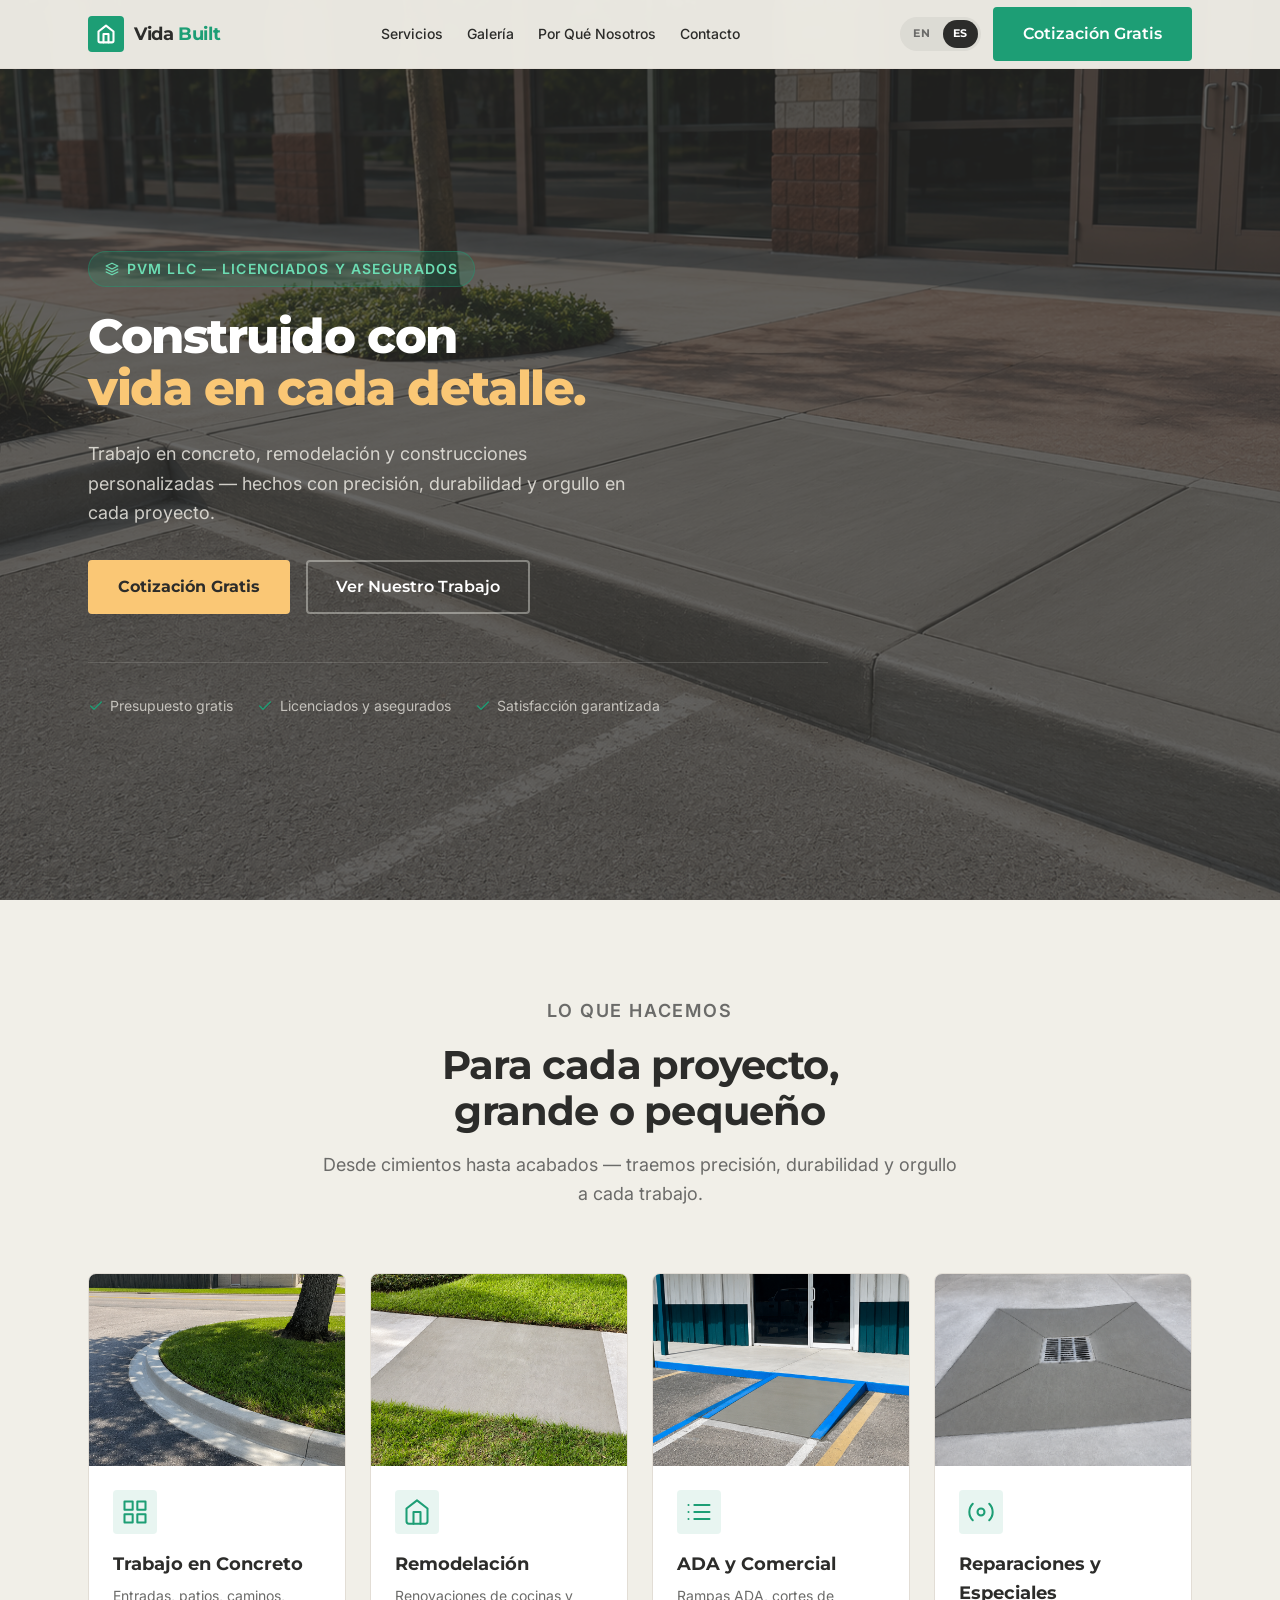
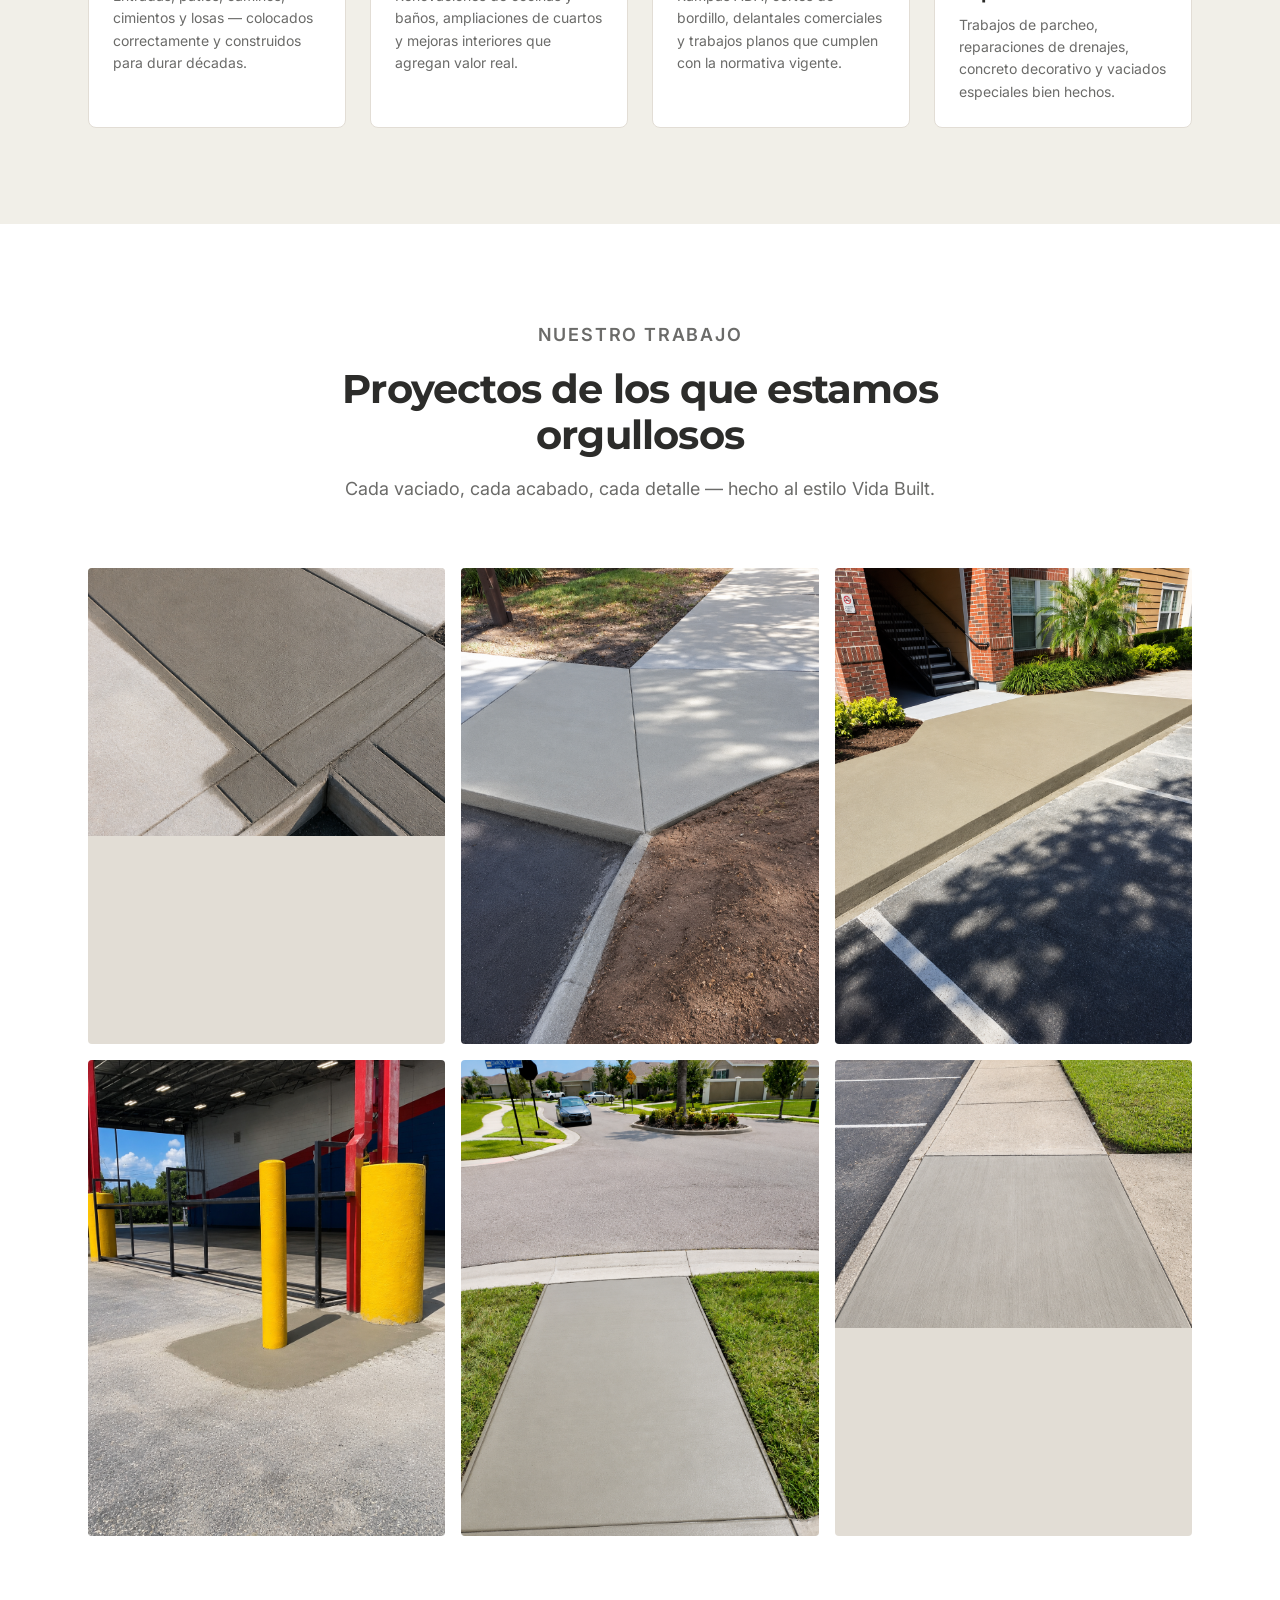
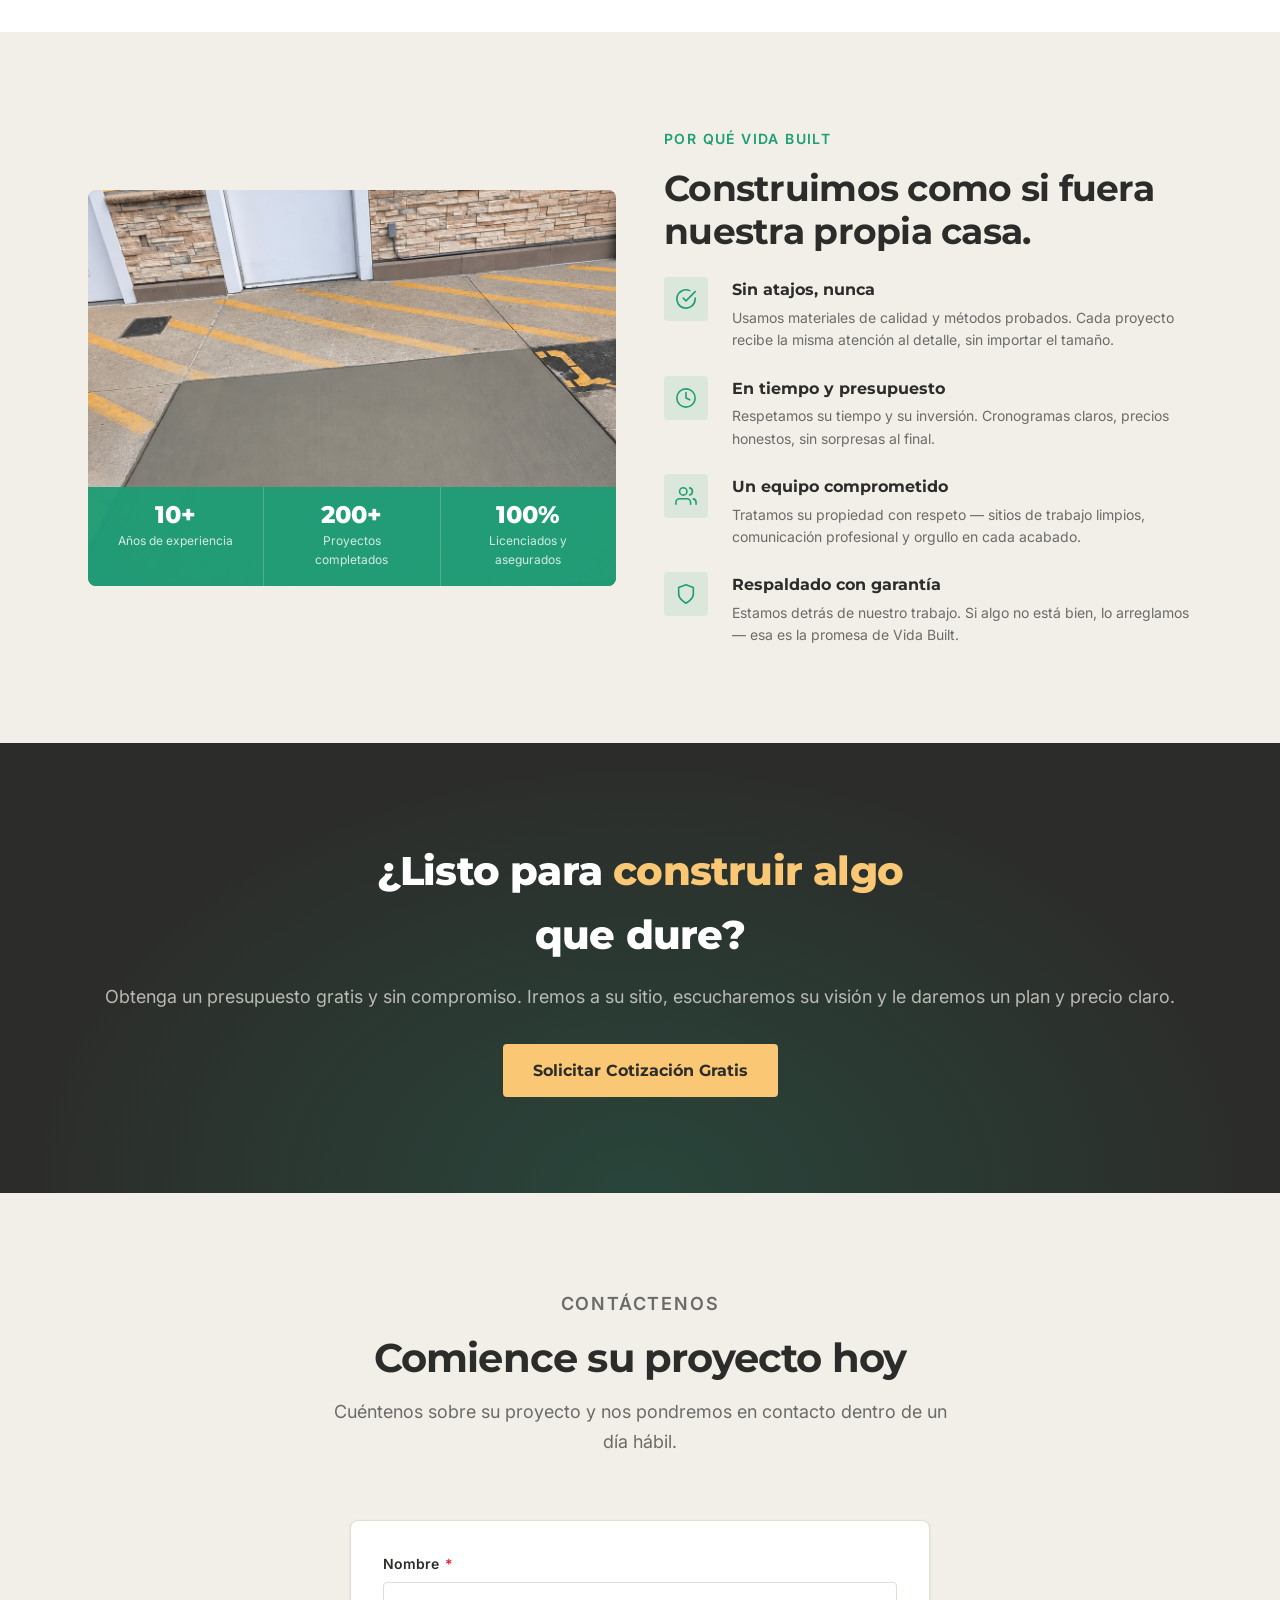
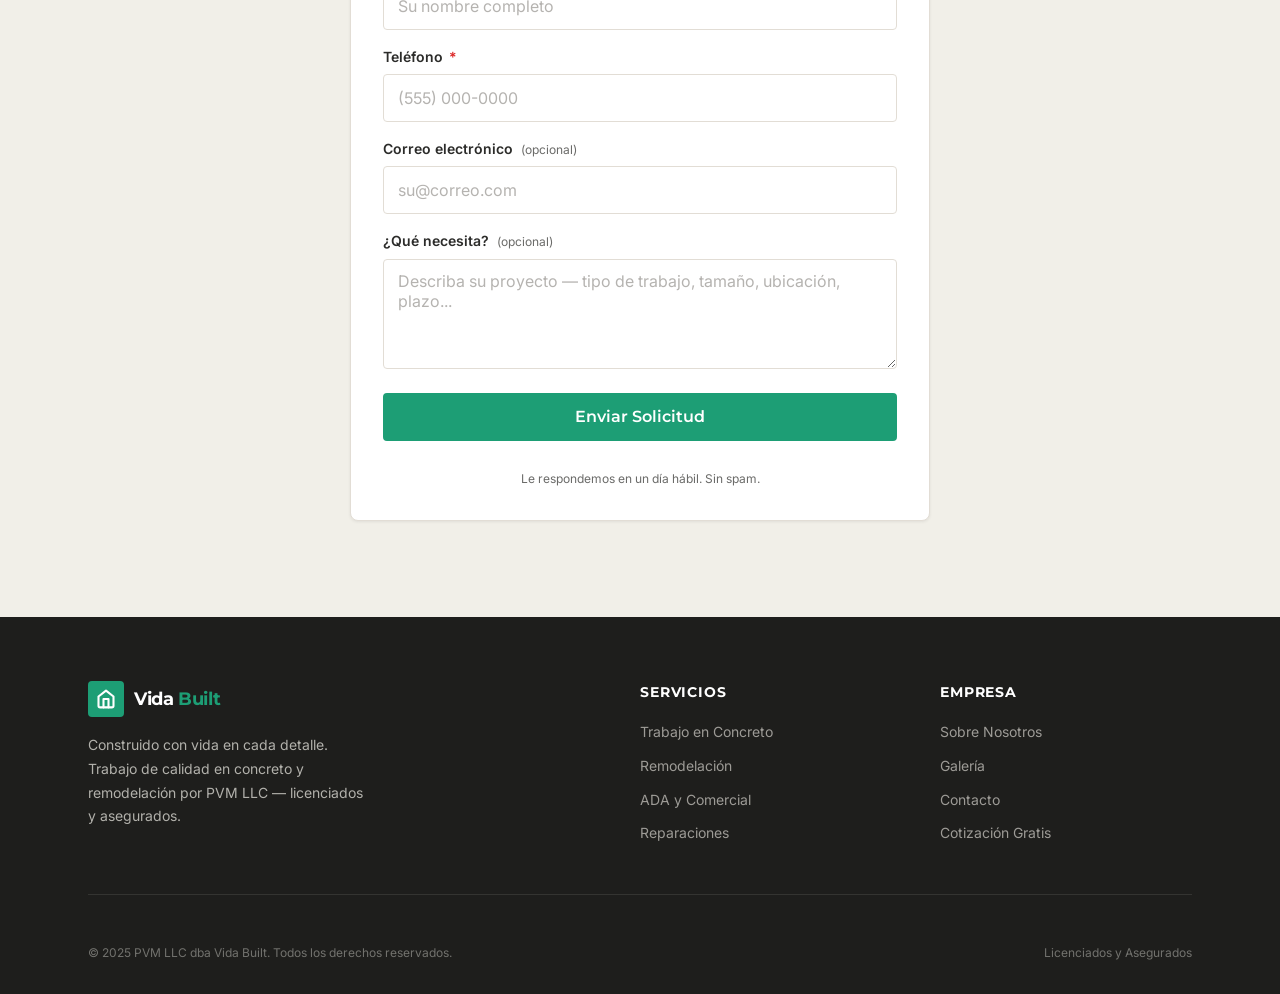
==== es/index.html @ b5efcf5e "Add real images, Spanish version, contact worker, language switcher - 16 project photos added to img" ====
<!DOCTYPE html>
<html lang="es">
<head>
  <meta charset="UTF-8">
  <meta name="viewport" content="width=device-width, initial-scale=1.0">
  <title>Vida Built — Construido con vida en cada detalle</title>
  <meta name="description" content="Vida Built (PVM LLC) — Servicios profesionales de concreto, cemento y remodelación. Construido con vida en cada detalle. Mano de obra de calidad que dura.">
  <link rel="alternate" hreflang="en" href="https://vida-built.pages.dev/">
  <link rel="alternate" hreflang="es" href="https://vida-built.pages.dev/es/">
  <link rel="preconnect" href="https://fonts.googleapis.com">
  <link rel="preconnect" href="https://fonts.gstatic.com" crossorigin>
  <link rel="stylesheet" href="../css/style.css">
  <link rel="icon" type="image/svg+xml" href="../favicon.svg">
</head>
<body>

  <!-- ===== NAVIGATION ===== -->
  <header id="main-nav" class="nav" role="banner">
    <div class="container nav-inner">

      <!-- Logo -->
      <a href="#" class="nav-logo" aria-label="Vida Built — Inicio">
        <div class="nav-logo-mark" aria-hidden="true">
          <svg width="20" height="20" viewBox="0 0 24 24" fill="none" stroke="#fff" stroke-width="2.5" stroke-linecap="round" stroke-linejoin="round" aria-hidden="true">
            <path d="M3 9l9-7 9 7v11a2 2 0 0 1-2 2H5a2 2 0 0 1-2-2z"/>
            <polyline points="9 22 9 12 15 12 15 22"/>
          </svg>
        </div>
        <span class="nav-logo-name">Vida <span>Built</span></span>
      </a>

      <!-- Desktop links -->
      <nav aria-label="Navegación principal">
        <ul class="nav-links">
          <li><a href="#servicios">Servicios</a></li>
          <li><a href="#galeria">Galería</a></li>
          <li><a href="#por-que-nosotros">Por Qué Nosotros</a></li>
          <li><a href="#contacto">Contacto</a></li>
        </ul>
      </nav>

      <!-- Desktop right: lang switcher + CTA -->
      <div class="nav-right">
        <div class="lang-switcher" aria-label="Cambiar idioma">
          <a href="../" class="lang-btn">EN</a>
          <span class="lang-btn active" aria-current="true">ES</span>
        </div>
        <a href="#contacto" class="btn btn-primary nav-cta">Cotización Gratis</a>
      </div>

      <!-- Mobile toggle -->
      <button id="nav-toggle" class="nav-toggle" aria-expanded="false" aria-controls="nav-mobile" aria-label="Abrir menú de navegación">
        <span></span>
        <span></span>
        <span></span>
      </button>
    </div>

    <!-- Mobile menu -->
    <div id="nav-mobile" class="nav-mobile" role="navigation" aria-label="Navegación móvil">
      <ul>
        <li><a href="#servicios">Servicios</a></li>
        <li><a href="#galeria">Galería</a></li>
        <li><a href="#por-que-nosotros">Por Qué Nosotros</a></li>
        <li><a href="#contacto">Contacto</a></li>
        <li>
          <div class="nav-mobile-lang">
            <span>Idioma:</span>
            <a href="../" class="lang-btn">EN</a>
            <span class="lang-btn active" aria-current="true">ES</span>
          </div>
        </li>
        <li><a href="#contacto" class="btn btn-primary" style="margin-top:0.5rem;justify-content:center;">Cotización Gratis</a></li>
      </ul>
    </div>
  </header>

  <main id="main">

    <!-- ===== HERO ===== -->
    <section class="hero" aria-labelledby="hero-heading">
      <div class="hero-bg" role="presentation" aria-hidden="true"></div>
      <div class="container">
        <div class="hero-content">

          <div class="hero-eyebrow" aria-hidden="true">
            <svg width="14" height="14" viewBox="0 0 24 24" fill="none" stroke="currentColor" stroke-width="2" stroke-linecap="round" stroke-linejoin="round" aria-hidden="true"><path d="M12 2L2 7l10 5 10-5-10-5z"/><path d="M2 17l10 5 10-5"/><path d="M2 12l10 5 10-5"/></svg>
            PVM LLC — Licenciados y Asegurados
          </div>

          <h1 id="hero-heading">
            Construido con<br>
            <em>vida en cada detalle.</em>
          </h1>

          <p class="hero-sub">
            Trabajo en concreto, remodelación y construcciones personalizadas — hechos con precisión, durabilidad y orgullo en cada proyecto.
          </p>

          <div class="hero-actions">
            <a href="#contacto" class="btn btn-amber">Cotización Gratis</a>
            <a href="#galeria" class="btn btn-outline">Ver Nuestro Trabajo</a>
          </div>

          <div class="hero-trust" aria-label="Nuestras garantías">
            <div class="hero-trust-item">
              <svg width="16" height="16" viewBox="0 0 24 24" fill="none" stroke="currentColor" stroke-width="2" stroke-linecap="round" stroke-linejoin="round" aria-hidden="true"><polyline points="20 6 9 17 4 12"/></svg>
              Presupuesto gratis
            </div>
            <div class="hero-trust-item">
              <svg width="16" height="16" viewBox="0 0 24 24" fill="none" stroke="currentColor" stroke-width="2" stroke-linecap="round" stroke-linejoin="round" aria-hidden="true"><polyline points="20 6 9 17 4 12"/></svg>
              Licenciados y asegurados
            </div>
            <div class="hero-trust-item">
              <svg width="16" height="16" viewBox="0 0 24 24" fill="none" stroke="currentColor" stroke-width="2" stroke-linecap="round" stroke-linejoin="round" aria-hidden="true"><polyline points="20 6 9 17 4 12"/></svg>
              Satisfacción garantizada
            </div>
          </div>

        </div>
      </div>
    </section>

    <!-- ===== SERVICES ===== -->
    <section id="servicios" class="section services" aria-labelledby="servicios-heading">
      <div class="container">
        <div class="section-header">
          <p class="section-label">Lo Que Hacemos</p>
          <h2 id="servicios-heading">Para cada proyecto,<br>grande o pequeño</h2>
          <p>Desde cimientos hasta acabados — traemos precisión, durabilidad y orgullo a cada trabajo.</p>
        </div>

        <div class="services-grid">

          <article class="service-card">
            <img
              src="../img/01.png"
              alt="Instalación de bordillo y cuneta de concreto curvo"
              class="service-img"
              width="941" height="1672"
              loading="lazy"
            >
            <div class="service-body">
              <div class="service-icon" aria-hidden="true">
                <svg width="28" height="28" viewBox="0 0 24 24" fill="none" stroke="currentColor" stroke-width="1.75" stroke-linecap="round" stroke-linejoin="round"><rect x="3" y="3" width="7" height="7"/><rect x="14" y="3" width="7" height="7"/><rect x="14" y="14" width="7" height="7"/><rect x="3" y="14" width="7" height="7"/></svg>
              </div>
              <h3>Trabajo en Concreto</h3>
              <p>Entradas, patios, caminos, cimientos y losas — colocados correctamente y construidos para durar décadas.</p>
            </div>
          </article>

          <article class="service-card">
            <img
              src="../img/08.png"
              alt="Nueva acera de concreto residencial y delantal de entrada"
              class="service-img"
              width="941" height="1672"
              loading="lazy"
            >
            <div class="service-body">
              <div class="service-icon" aria-hidden="true">
                <svg width="28" height="28" viewBox="0 0 24 24" fill="none" stroke="currentColor" stroke-width="1.75" stroke-linecap="round" stroke-linejoin="round"><path d="M3 9l9-7 9 7v11a2 2 0 0 1-2 2H5a2 2 0 0 1-2-2z"/><polyline points="9 22 9 12 15 12 15 22"/></svg>
              </div>
              <h3>Remodelación</h3>
              <p>Renovaciones de cocinas y baños, ampliaciones de cuartos y mejoras interiores que agregan valor real.</p>
            </div>
          </article>

          <article class="service-card">
            <img
              src="../img/04.png"
              alt="Rampa de concreto ADA en entrada de local comercial"
              class="service-img"
              width="941" height="1672"
              loading="lazy"
            >
            <div class="service-body">
              <div class="service-icon" aria-hidden="true">
                <svg width="28" height="28" viewBox="0 0 24 24" fill="none" stroke="currentColor" stroke-width="1.75" stroke-linecap="round" stroke-linejoin="round"><line x1="8" y1="6" x2="21" y2="6"/><line x1="8" y1="12" x2="21" y2="12"/><line x1="8" y1="18" x2="21" y2="18"/><line x1="3" y1="6" x2="3.01" y2="6"/><line x1="3" y1="12" x2="3.01" y2="12"/><line x1="3" y1="18" x2="3.01" y2="18"/></svg>
              </div>
              <h3>ADA y Comercial</h3>
              <p>Rampas ADA, cortes de bordillo, delantales comerciales y trabajos planos que cumplen con la normativa vigente.</p>
            </div>
          </article>

          <article class="service-card">
            <img
              src="../img/12.png"
              alt="Reparación de drenaje pluvial con vertido de concreto en parqueo"
              class="service-img"
              width="1086" height="1448"
              loading="lazy"
            >
            <div class="service-body">
              <div class="service-icon" aria-hidden="true">
                <svg width="28" height="28" viewBox="0 0 24 24" fill="none" stroke="currentColor" stroke-width="1.75" stroke-linecap="round" stroke-linejoin="round"><circle cx="12" cy="12" r="3"/><path d="M19.07 4.93a10 10 0 0 1 0 14.14M4.93 4.93a10 10 0 0 0 0 14.14"/></svg>
              </div>
              <h3>Reparaciones y Especiales</h3>
              <p>Trabajos de parcheo, reparaciones de drenajes, concreto decorativo y vaciados especiales bien hechos.</p>
            </div>
          </article>

        </div>
      </div>
    </section>

    <!-- ===== GALLERY ===== -->
    <section id="galeria" class="section gallery" aria-labelledby="galeria-heading">
      <div class="container">
        <div class="section-header">
          <p class="section-label">Nuestro Trabajo</p>
          <h2 id="galeria-heading">Proyectos de los que estamos orgullosos</h2>
          <p>Cada vaciado, cada acabado, cada detalle — hecho al estilo Vida Built.</p>
        </div>

        <div class="gallery-grid">

          <div class="gallery-item">
            <img
              src="../img/07.png"
              alt="Detalle de esquina de bordillo y acera de concreto con juntas de control"
              width="941" height="1672"
              loading="lazy"
            >
          </div>

          <div class="gallery-item">
            <img
              src="../img/11.png"
              alt="Acera de concreto nueva unida al asfalto con acabado limpio"
              width="1086" height="1448"
              loading="lazy"
            >
          </div>

          <div class="gallery-item">
            <img
              src="../img/14.png"
              alt="Camino de concreto recién vaciado en entrada de complejo de apartamentos"
              width="1086" height="1448"
              loading="lazy"
            >
          </div>

          <div class="gallery-item">
            <img
              src="../img/03.png"
              alt="Vaciados de concreto frescos alrededor de bolardos en bodega comercial"
              width="941" height="1672"
              loading="lazy"
            >
          </div>

          <div class="gallery-item">
            <img
              src="../img/10.png"
              alt="Nuevo delantal de concreto y panel de acera en barrio residencial"
              width="1086" height="1448"
              loading="lazy"
            >
          </div>

          <div class="gallery-item">
            <img
              src="../img/16.png"
              alt="Reemplazo de panel de acera de concreto en complejo de apartamentos"
              width="1086" height="1448"
              loading="lazy"
            >
          </div>

        </div>
      </div>
    </section>

    <!-- ===== WHY US ===== -->
    <section id="por-que-nosotros" class="section why" aria-labelledby="por-que-heading">
      <div class="container">
        <div class="why-grid">

          <div class="why-visual">
            <img
              src="../img/13.png"
              alt="Reparación de losa de concreto en parqueo comercial con acabado impecable"
              width="1086" height="1448"
              loading="lazy"
            >
            <div class="why-stat-band" aria-label="Datos de la empresa">
              <div class="why-stat">
                <div class="why-stat-num">10+</div>
                <div class="why-stat-label">Años de experiencia</div>
              </div>
              <div class="why-stat">
                <div class="why-stat-num">200+</div>
                <div class="why-stat-label">Proyectos completados</div>
              </div>
              <div class="why-stat">
                <div class="why-stat-num">100%</div>
                <div class="why-stat-label">Licenciados y asegurados</div>
              </div>
            </div>
          </div>

          <div class="why-content">
            <p class="section-label">Por Qué Vida Built</p>
            <h2 id="por-que-heading" style="font-family:var(--font-heading);font-size:clamp(1.5rem,3.5vw,2.25rem);font-weight:700;color:var(--color-charcoal);line-height:1.2;letter-spacing:-0.02em;margin-bottom:1.5rem;">
              Construimos como si fuera<br>nuestra propia casa.
            </h2>
            <div class="why-points">

              <div class="why-point">
                <div class="why-point-icon" aria-hidden="true">
                  <svg width="22" height="22" viewBox="0 0 24 24" fill="none" stroke="currentColor" stroke-width="1.75" stroke-linecap="round" stroke-linejoin="round"><path d="M22 11.08V12a10 10 0 1 1-5.93-9.14"/><polyline points="22 4 12 14.01 9 11.01"/></svg>
                </div>
                <div class="why-point-text">
                  <h4>Sin atajos, nunca</h4>
                  <p>Usamos materiales de calidad y métodos probados. Cada proyecto recibe la misma atención al detalle, sin importar el tamaño.</p>
                </div>
              </div>

              <div class="why-point">
                <div class="why-point-icon" aria-hidden="true">
                  <svg width="22" height="22" viewBox="0 0 24 24" fill="none" stroke="currentColor" stroke-width="1.75" stroke-linecap="round" stroke-linejoin="round"><circle cx="12" cy="12" r="10"/><polyline points="12 6 12 12 16 14"/></svg>
                </div>
                <div class="why-point-text">
                  <h4>En tiempo y presupuesto</h4>
                  <p>Respetamos su tiempo y su inversión. Cronogramas claros, precios honestos, sin sorpresas al final.</p>
                </div>
              </div>

              <div class="why-point">
                <div class="why-point-icon" aria-hidden="true">
                  <svg width="22" height="22" viewBox="0 0 24 24" fill="none" stroke="currentColor" stroke-width="1.75" stroke-linecap="round" stroke-linejoin="round"><path d="M17 21v-2a4 4 0 0 0-4-4H5a4 4 0 0 0-4 4v2"/><circle cx="9" cy="7" r="4"/><path d="M23 21v-2a4 4 0 0 0-3-3.87"/><path d="M16 3.13a4 4 0 0 1 0 7.75"/></svg>
                </div>
                <div class="why-point-text">
                  <h4>Un equipo comprometido</h4>
                  <p>Tratamos su propiedad con respeto — sitios de trabajo limpios, comunicación profesional y orgullo en cada acabado.</p>
                </div>
              </div>

              <div class="why-point">
                <div class="why-point-icon" aria-hidden="true">
                  <svg width="22" height="22" viewBox="0 0 24 24" fill="none" stroke="currentColor" stroke-width="1.75" stroke-linecap="round" stroke-linejoin="round"><path d="M12 22s8-4 8-10V5l-8-3-8 3v7c0 6 8 10 8 10z"/></svg>
                </div>
                <div class="why-point-text">
                  <h4>Respaldado con garantía</h4>
                  <p>Estamos detrás de nuestro trabajo. Si algo no está bien, lo arreglamos — esa es la promesa de Vida Built.</p>
                </div>
              </div>

            </div>
          </div>

        </div>
      </div>
    </section>

    <!-- ===== CTA BANNER ===== -->
    <section class="cta-banner" aria-labelledby="cta-heading">
      <div class="container">
        <h2 id="cta-heading">¿Listo para <em>construir algo</em><br>que dure?</h2>
        <p>Obtenga un presupuesto gratis y sin compromiso. Iremos a su sitio, escucharemos su visión y le daremos un plan y precio claro.</p>
        <a href="#contacto" class="btn btn-amber">Solicitar Cotización Gratis</a>
      </div>
    </section>

    <!-- ===== CONTACT ===== -->
    <section id="contacto" class="section contact-section" aria-labelledby="contacto-heading">
      <div class="container">
        <div class="section-header">
          <p class="section-label">Contáctenos</p>
          <h2 id="contacto-heading">Comience su proyecto hoy</h2>
          <p>Cuéntenos sobre su proyecto y nos pondremos en contacto dentro de un día hábil.</p>
        </div>

        <form id="contact-form" class="contact-form" aria-label="Formulario de contacto" novalidate>
          <div class="form-stack">

            <div class="form-group">
              <label for="name">Nombre <span class="req" aria-label="requerido">*</span></label>
              <input
                type="text"
                id="name"
                name="name"
                required
                autocomplete="name"
                class="form-input"
                placeholder="Su nombre completo"
              >
            </div>

            <div class="form-group">
              <label for="phone">Teléfono <span class="req" aria-label="requerido">*</span></label>
              <input
                type="tel"
                id="phone"
                name="phone"
                required
                autocomplete="tel"
                class="form-input"
                placeholder="(555) 000-0000"
              >
            </div>

            <div class="form-group">
              <label for="email">Correo electrónico <span class="label-opt">(opcional)</span></label>
              <input
                type="email"
                id="email"
                name="email"
                autocomplete="email"
                class="form-input"
                placeholder="su@correo.com"
              >
            </div>

            <div class="form-group">
              <label for="description">¿Qué necesita? <span class="label-opt">(opcional)</span></label>
              <textarea
                id="description"
                name="description"
                rows="4"
                class="form-textarea"
                placeholder="Describa su proyecto — tipo de trabajo, tamaño, ubicación, plazo..."
              ></textarea>
            </div>

            <button type="submit" class="btn btn-primary form-submit">
              Enviar Solicitud
            </button>

            <p class="form-note">Le respondemos en un día hábil. Sin spam.</p>

          </div>
        </form>

        <div id="form-success" class="form-success" role="alert" aria-live="polite">
          <div class="form-success-icon" aria-hidden="true">
            <svg width="28" height="28" viewBox="0 0 24 24" fill="none" stroke="currentColor" stroke-width="2" stroke-linecap="round" stroke-linejoin="round"><polyline points="20 6 9 17 4 12"/></svg>
          </div>
          <h3>¡Solicitud enviada!</h3>
          <p>Nos pondremos en contacto dentro de un día hábil. Gracias por comunicarse.</p>
        </div>

      </div>
    </section>

  </main>

  <!-- ===== FOOTER ===== -->
  <footer class="footer" role="contentinfo">
    <div class="container">
      <div class="footer-top">

        <div class="footer-brand">
          <a href="#" class="nav-logo" aria-label="Vida Built — Inicio" style="text-decoration:none;">
            <div class="nav-logo-mark" aria-hidden="true">
              <svg width="20" height="20" viewBox="0 0 24 24" fill="none" stroke="#fff" stroke-width="2.5" stroke-linecap="round" stroke-linejoin="round" aria-hidden="true"><path d="M3 9l9-7 9 7v11a2 2 0 0 1-2 2H5a2 2 0 0 1-2-2z"/><polyline points="9 22 9 12 15 12 15 22"/></svg>
            </div>
            <span class="nav-logo-name" style="color:#fff;">Vida <span>Built</span></span>
          </a>
          <p>Construido con vida en cada detalle. Trabajo de calidad en concreto y remodelación por PVM LLC — licenciados y asegurados.</p>
        </div>

        <div>
          <p class="footer-heading">Servicios</p>
          <ul class="footer-links">
            <li><a href="#servicios">Trabajo en Concreto</a></li>
            <li><a href="#servicios">Remodelación</a></li>
            <li><a href="#servicios">ADA y Comercial</a></li>
            <li><a href="#servicios">Reparaciones</a></li>
          </ul>
        </div>

        <div>
          <p class="footer-heading">Empresa</p>
          <ul class="footer-links">
            <li><a href="#por-que-nosotros">Sobre Nosotros</a></li>
            <li><a href="#galeria">Galería</a></li>
            <li><a href="#contacto">Contacto</a></li>
            <li><a href="#contacto">Cotización Gratis</a></li>
          </ul>
        </div>

      </div>

      <div class="footer-bottom">
        <span>© 2025 PVM LLC dba Vida Built. Todos los derechos reservados.</span>
        <span>Licenciados y Asegurados</span>
      </div>
    </div>
  </footer>

  <script src="../js/main.js" defer></script>
  <script>
    document.getElementById('contact-form').addEventListener('submit', async function(e) {
      e.preventDefault();
      const btn = this.querySelector('[type=submit]');
      const orig = btn.textContent;
      btn.disabled = true;
      btn.textContent = 'Enviando…';

      const data = {
        name: this.name.value.trim(),
        phone: this.phone.value.trim(),
        email: this.email.value.trim(),
        description: this.description.value.trim(),
      };

      try {
        const res = await fetch('/api/contact', {
          method: 'POST',
          headers: { 'Content-Type': 'application/json' },
          body: JSON.stringify(data),
        });
        if (!res.ok) throw new Error('failed');
        this.style.display = 'none';
        document.getElementById('form-success').classList.add('show');
      } catch {
        btn.disabled = false;
        btn.textContent = orig;
        alert('Algo salió mal. Por favor llámenos directamente.');
      }
    });
  </script>

</body>
</html>
---- css/style.css ----
/* =============================================
   Vida Built — Global Stylesheet
   Stack: Static HTML · Cloudflare Pages
   ============================================= */

@import url('https://fonts.googleapis.com/css2?family=Montserrat:wght@400;600;700;800&family=Inter:wght@400;500;600&display=swap');

/* --- Design Tokens --- */
:root {
  --color-green:    #1D9E75;
  --color-green-dk: #157a5a;
  --color-charcoal: #2C2C2A;
  --color-amber:    #FAC775;
  --color-cream:    #F1EFE8;

  --color-bg:         var(--color-cream);
  --color-surface:    #FFFFFF;
  --color-text:       var(--color-charcoal);
  --color-text-muted: #6B6B69;
  --color-border:     #E2DDD5;
  --color-primary:    var(--color-green);
  --color-primary-dk: var(--color-green-dk);
  --color-accent:     var(--color-amber);

  --font-heading: 'Montserrat', sans-serif;
  --font-body:    'Inter', sans-serif;
  --text-xs:   0.75rem;
  --text-sm:   0.875rem;
  --text-base: 1rem;
  --text-lg:   1.125rem;
  --text-xl:   1.25rem;
  --text-2xl:  1.5rem;
  --text-3xl:  2rem;
  --text-4xl:  2.5rem;
  --text-5xl:  3rem;

  --space-1:  0.5rem;
  --space-2:  1rem;
  --space-3:  1.5rem;
  --space-4:  2rem;
  --space-6:  3rem;
  --space-8:  4rem;
  --space-12: 6rem;
  --space-16: 8rem;

  --max-width: 1200px;
  --radius:    4px;
  --radius-lg: 8px;

  --shadow-sm: 0 1px 3px rgba(44,44,42,0.08);
  --shadow-md: 0 4px 16px rgba(44,44,42,0.10);
  --shadow-lg: 0 8px 32px rgba(44,44,42,0.12);
  --transition: 200ms ease-out;
}

/* --- Reset & Base --- */
*, *::before, *::after { box-sizing: border-box; margin: 0; padding: 0; }

html { scroll-behavior: smooth; -webkit-text-size-adjust: 100%; }

@media (prefers-reduced-motion: reduce) {
  html { scroll-behavior: auto; }
  *, *::before, *::after { animation-duration: 0.01ms !important; transition-duration: 0.01ms !important; }
}

body {
  font-family: var(--font-body);
  font-size: var(--text-base);
  line-height: 1.6;
  color: var(--color-text);
  background-color: var(--color-bg);
  -webkit-font-smoothing: antialiased;
}

img { max-width: 100%; height: auto; display: block; }

a {
  color: var(--color-primary);
  text-decoration: none;
  transition: color var(--transition);
}
a:hover { color: var(--color-primary-dk); }
a:focus-visible {
  outline: 2px solid var(--color-primary);
  outline-offset: 2px;
  border-radius: var(--radius);
}

/* --- Layout --- */
.container {
  width: 100%;
  max-width: var(--max-width);
  margin-inline: auto;
  padding-inline: var(--space-2);
}
@media (min-width: 768px)  { .container { padding-inline: var(--space-4); } }
@media (min-width: 1024px) { .container { padding-inline: var(--space-6); } }

/* --- Buttons --- */
.btn {
  display: inline-flex;
  align-items: center;
  gap: 0.5rem;
  padding: 0.75rem 1.75rem;
  font-family: var(--font-heading);
  font-size: var(--text-base);
  font-weight: 600;
  border-radius: var(--radius);
  border: 2px solid transparent;
  cursor: pointer;
  text-decoration: none;
  transition: background-color var(--transition), color var(--transition), border-color var(--transition), transform var(--transition), box-shadow var(--transition);
  min-height: 48px;
  white-space: nowrap;
}
.btn-primary {
  background-color: var(--color-primary);
  color: #fff;
  border-color: var(--color-primary);
}
.btn-primary:hover {
  background-color: var(--color-primary-dk);
  border-color: var(--color-primary-dk);
  color: #fff;
  transform: translateY(-1px);
  box-shadow: var(--shadow-md);
}
.btn-outline {
  background-color: transparent;
  color: #fff;
  border-color: rgba(241,239,232,0.4);
}
.btn-outline:hover {
  background-color: var(--color-primary);
  border-color: var(--color-primary);
  color: #fff;
}
.btn-amber {
  background-color: var(--color-accent);
  color: var(--color-charcoal);
  border-color: var(--color-accent);
  font-weight: 700;
}
.btn-amber:hover {
  background-color: #f0b655;
  border-color: #f0b655;
  color: var(--color-charcoal);
  transform: translateY(-1px);
  box-shadow: var(--shadow-md);
}

/* --- Navigation --- */
.nav {
  position: fixed;
  top: 0; left: 0; right: 0;
  z-index: 100;
  background-color: rgba(241,239,232,0.96);
  backdrop-filter: blur(8px);
  border-bottom: 1px solid var(--color-border);
  transition: box-shadow var(--transition);
}
.nav.scrolled { box-shadow: var(--shadow-md); }

.nav-inner {
  display: flex;
  align-items: center;
  justify-content: space-between;
  height: 68px;
  gap: var(--space-2);
}

.nav-logo {
  display: flex;
  align-items: center;
  gap: 0.625rem;
  text-decoration: none;
  flex-shrink: 0;
}
.nav-logo-mark {
  width: 36px; height: 36px;
  background-color: var(--color-green);
  border-radius: var(--radius);
  display: flex; align-items: center; justify-content: center;
}
.nav-logo-name {
  font-family: var(--font-heading);
  font-weight: 700;
  font-size: var(--text-lg);
  color: var(--color-charcoal);
  letter-spacing: -0.02em;
}
.nav-logo-name span { color: var(--color-green); }

.nav-links {
  display: none;
  align-items: center;
  gap: var(--space-3);
  list-style: none;
  flex: 1;
  justify-content: center;
}
@media (min-width: 900px) { .nav-links { display: flex; } }
.nav-links a {
  font-size: var(--text-sm);
  font-weight: 500;
  color: var(--color-charcoal);
  padding: 0.25rem 0;
  position: relative;
}
.nav-links a::after {
  content: '';
  position: absolute;
  bottom: -2px; left: 0;
  width: 0; height: 2px;
  background-color: var(--color-green);
  transition: width var(--transition);
}
.nav-links a:hover::after { width: 100%; }
.nav-links a:hover { color: var(--color-green); }

.nav-right {
  display: none;
  align-items: center;
  gap: 0.75rem;
  flex-shrink: 0;
}
@media (min-width: 900px) { .nav-right { display: flex; } }

/* Language switcher */
.lang-switcher {
  display: flex;
  align-items: center;
  gap: 2px;
  background-color: rgba(44,44,42,0.06);
  border-radius: 100px;
  padding: 3px;
}
.lang-btn {
  font-family: var(--font-heading);
  font-size: 0.7rem;
  font-weight: 700;
  letter-spacing: 0.06em;
  padding: 4px 10px;
  border-radius: 100px;
  border: none;
  cursor: pointer;
  background: transparent;
  color: var(--color-text-muted);
  text-decoration: none;
  display: inline-flex;
  align-items: center;
  min-height: 28px;
  transition: background var(--transition), color var(--transition);
}
.lang-btn.active, .lang-btn:hover {
  background-color: var(--color-charcoal);
  color: #fff;
}
.lang-btn.active { cursor: default; pointer-events: none; }

.nav-cta { display: none; }
@media (min-width: 900px) { .nav-cta { display: inline-flex; } }

.nav-toggle {
  display: flex;
  flex-direction: column;
  gap: 5px;
  background: none;
  border: none;
  cursor: pointer;
  padding: 8px;
  min-width: 44px; min-height: 44px;
  align-items: center; justify-content: center;
}
@media (min-width: 900px) { .nav-toggle { display: none; } }
.nav-toggle span {
  display: block;
  width: 22px; height: 2px;
  background-color: var(--color-charcoal);
  border-radius: 2px;
  transition: transform var(--transition), opacity var(--transition);
}

/* Mobile menu */
.nav-mobile {
  display: none;
  background-color: var(--color-cream);
  border-top: 1px solid var(--color-border);
  padding: var(--space-2);
}
.nav-mobile.open { display: block; }
.nav-mobile ul { list-style: none; display: flex; flex-direction: column; gap: var(--space-1); }
.nav-mobile a {
  display: block;
  padding: 0.75rem var(--space-2);
  font-weight: 500;
  color: var(--color-charcoal);
  border-radius: var(--radius);
}
.nav-mobile a:hover { background-color: rgba(29,158,117,0.08); color: var(--color-green); }
.nav-mobile-lang {
  display: flex;
  gap: 0.5rem;
  padding: 0.75rem var(--space-2);
  align-items: center;
}
.nav-mobile-lang span {
  font-size: var(--text-sm);
  color: var(--color-text-muted);
  font-weight: 500;
}

/* --- Hero --- */
.hero {
  padding-top: 68px;
  min-height: 100svh;
  display: flex;
  align-items: center;
  background-color: var(--color-charcoal);
  position: relative;
  overflow: hidden;
}

.hero-bg {
  position: absolute;
  inset: 0;
  background-image: url('../img/05.png');
  background-size: cover;
  background-position: center 30%;
  z-index: 0;
  opacity: 0.28;
}
.hero-overlay {
  position: absolute;
  inset: 0;
  background: linear-gradient(135deg, rgba(29,158,117,0.18) 0%, transparent 55%),
              linear-gradient(to bottom, rgba(44,44,42,0.5) 0%, rgba(44,44,42,0.75) 100%);
  z-index: 1;
}

.hero-content {
  position: relative;
  z-index: 2;
  max-width: 740px;
  padding-block: var(--space-12);
}

.hero-eyebrow {
  display: inline-flex;
  align-items: center;
  gap: 0.5rem;
  background-color: rgba(29,158,117,0.2);
  border: 1px solid rgba(29,158,117,0.4);
  color: #6CDDB3;
  font-size: var(--text-sm);
  font-weight: 600;
  letter-spacing: 0.08em;
  text-transform: uppercase;
  padding: 0.375rem 1rem;
  border-radius: 100px;
  margin-bottom: var(--space-3);
}

.hero h1 {
  font-family: var(--font-heading);
  font-size: clamp(2.25rem, 6vw, var(--text-5xl));
  font-weight: 800;
  color: #fff;
  line-height: 1.08;
  letter-spacing: -0.03em;
  margin-bottom: var(--space-3);
}
.hero h1 em { font-style: normal; color: var(--color-amber); }

.hero-sub {
  font-size: var(--text-lg);
  color: rgba(241,239,232,0.82);
  line-height: 1.65;
  margin-bottom: var(--space-4);
  max-width: 560px;
}

.hero-actions {
  display: flex;
  flex-wrap: wrap;
  gap: var(--space-2);
  align-items: center;
}

.hero-trust {
  display: flex;
  flex-wrap: wrap;
  gap: var(--space-3);
  margin-top: var(--space-6);
  padding-top: var(--space-4);
  border-top: 1px solid rgba(241,239,232,0.15);
}
.hero-trust-item {
  font-size: var(--text-sm);
  color: rgba(241,239,232,0.72);
  display: flex;
  align-items: center;
  gap: 0.4rem;
}
.hero-trust-item svg { color: var(--color-green); flex-shrink: 0; }

/* --- Section Shared --- */
.section { padding-block: var(--space-12); }

.section-header {
  text-align: center;
  max-width: 640px;
  margin-inline: auto;
  margin-bottom: var(--space-8);
}
.section-label {
  font-size: var(--text-sm);
  font-weight: 600;
  letter-spacing: 0.1em;
  text-transform: uppercase;
  color: var(--color-green);
  margin-bottom: var(--space-2);
}
.section-header h2 {
  font-family: var(--font-heading);
  font-size: clamp(var(--text-2xl), 4vw, var(--text-4xl));
  font-weight: 700;
  color: var(--color-charcoal);
  line-height: 1.15;
  letter-spacing: -0.02em;
  margin-bottom: var(--space-2);
}
.section-header p { color: var(--color-text-muted); font-size: var(--text-lg); line-height: 1.65; }

/* --- Services --- */
.services { background-color: var(--color-cream); }

.services-grid {
  display: grid;
  grid-template-columns: 1fr;
  gap: var(--space-3);
}
@media (min-width: 540px)  { .services-grid { grid-template-columns: repeat(2, 1fr); } }
@media (min-width: 1024px) { .services-grid { grid-template-columns: repeat(4, 1fr); } }

.service-card {
  background-color: var(--color-surface);
  border: 1px solid var(--color-border);
  border-radius: var(--radius-lg);
  overflow: hidden;
  transition: transform var(--transition), box-shadow var(--transition), border-color var(--transition);
}
.service-card:hover {
  transform: translateY(-4px);
  box-shadow: var(--shadow-lg);
  border-color: var(--color-green);
}
.service-img {
  width: 100%;
  aspect-ratio: 4/3;
  object-fit: cover;
  object-position: center;
  display: block;
}
.service-body { padding: var(--space-3); }
.service-icon {
  width: 44px; height: 44px;
  background-color: rgba(29,158,117,0.1);
  border-radius: var(--radius);
  display: flex; align-items: center; justify-content: center;
  margin-bottom: var(--space-2);
  color: var(--color-green);
}
.service-card h3 {
  font-family: var(--font-heading);
  font-size: var(--text-lg);
  font-weight: 700;
  color: var(--color-charcoal);
  margin-bottom: 0.375rem;
}
.service-card p { font-size: var(--text-sm); color: var(--color-text-muted); line-height: 1.6; }

/* --- Gallery --- */
.gallery { background-color: var(--color-surface); }

.gallery-grid {
  display: grid;
  grid-template-columns: repeat(2, 1fr);
  gap: 0.5rem;
}
@media (min-width: 640px)  { .gallery-grid { grid-template-columns: repeat(3, 1fr); gap: 0.75rem; } }
@media (min-width: 1024px) { .gallery-grid { gap: 1rem; } }

.gallery-item {
  overflow: hidden;
  border-radius: var(--radius);
  background-color: var(--color-border);
}
.gallery-item img {
  width: 100%;
  aspect-ratio: 3/4;
  object-fit: cover;
  object-position: center;
  display: block;
  transition: transform 400ms ease-out;
}
@media (min-width: 640px) {
  .gallery-item:nth-child(1) img,
  .gallery-item:nth-child(6) img { aspect-ratio: 4/3; }
}
.gallery-item:hover img { transform: scale(1.04); }

/* --- Why --- */
.why { background-color: var(--color-cream); }

.why-grid {
  display: grid;
  gap: var(--space-6);
  align-items: center;
}
@media (min-width: 1024px) { .why-grid { grid-template-columns: 1fr 1fr; } }

.why-visual {
  border-radius: var(--radius-lg);
  overflow: hidden;
  position: relative;
}
.why-visual img {
  width: 100%;
  aspect-ratio: 4/3;
  object-fit: cover;
  object-position: center top;
  display: block;
}
.why-stat-band {
  position: absolute;
  bottom: 0; left: 0; right: 0;
  display: flex;
  background-color: rgba(29,158,117,0.95);
}
.why-stat {
  flex: 1;
  padding: var(--space-2) var(--space-3);
  text-align: center;
  border-right: 1px solid rgba(255,255,255,0.2);
}
.why-stat:last-child { border-right: none; }
.why-stat-num {
  font-family: var(--font-heading);
  font-size: var(--text-2xl);
  font-weight: 800;
  color: #fff;
  line-height: 1;
}
.why-stat-label { font-size: var(--text-xs); color: rgba(255,255,255,0.8); margin-top: 0.25rem; }

.why-content { }
.why-points { display: flex; flex-direction: column; gap: var(--space-3); }
.why-point { display: flex; gap: var(--space-3); align-items: flex-start; }
.why-point-icon {
  width: 44px; height: 44px;
  background-color: rgba(29,158,117,0.1);
  border-radius: var(--radius);
  display: flex; align-items: center; justify-content: center;
  flex-shrink: 0;
  color: var(--color-green);
}
.why-point-text h4 {
  font-family: var(--font-heading);
  font-weight: 700;
  color: var(--color-charcoal);
  margin-bottom: 0.25rem;
}
.why-point-text p { font-size: var(--text-sm); color: var(--color-text-muted); line-height: 1.6; }

/* --- CTA Banner --- */
.cta-banner {
  background-color: var(--color-charcoal);
  padding-block: var(--space-12);
  text-align: center;
  position: relative;
  overflow: hidden;
}
.cta-banner::before {
  content: '';
  position: absolute; inset: 0;
  background: radial-gradient(ellipse at 50% 100%, rgba(29,158,117,0.22) 0%, transparent 70%);
}
.cta-banner > * { position: relative; }
.cta-banner h2 {
  font-family: var(--font-heading);
  font-size: clamp(var(--text-2xl), 4vw, var(--text-4xl));
  font-weight: 800;
  color: #fff;
  margin-bottom: var(--space-2);
  letter-spacing: -0.02em;
}
.cta-banner h2 em { font-style: normal; color: var(--color-amber); }
.cta-banner p { color: rgba(241,239,232,0.72); font-size: var(--text-lg); margin-bottom: var(--space-4); }

/* --- Contact Form --- */
.contact-section { background-color: var(--color-cream); }

.contact-form {
  max-width: 580px;
  margin-inline: auto;
  background: #fff;
  padding: 2rem;
  border-radius: var(--radius-lg);
  border: 1px solid var(--color-border);
  box-shadow: var(--shadow-sm);
}

.form-group { display: flex; flex-direction: column; gap: 0.375rem; }
.form-row {
  display: grid;
  grid-template-columns: 1fr;
  gap: var(--space-2);
}
@media (min-width: 540px) { .form-row { grid-template-columns: 1fr 1fr; } }
.form-stack { display: flex; flex-direction: column; gap: var(--space-2); }

label {
  font-size: var(--text-sm);
  font-weight: 600;
  color: var(--color-charcoal);
}
.label-opt {
  font-weight: 400;
  color: var(--color-text-muted);
  font-size: var(--text-xs);
  margin-left: 0.25rem;
}
.req { color: #DC2626; margin-left: 0.125rem; }

.form-input, .form-textarea {
  width: 100%;
  padding: 0.7rem 0.875rem;
  border: 1.5px solid var(--color-border);
  border-radius: var(--radius);
  font-size: 1rem;
  font-family: var(--font-body);
  color: var(--color-charcoal);
  background: #fff;
  transition: border-color var(--transition), box-shadow var(--transition);
  outline: none;
  min-height: 48px;
}
.form-input:focus, .form-textarea:focus {
  border-color: var(--color-green);
  box-shadow: 0 0 0 3px rgba(29,158,117,0.12);
}
.form-textarea { resize: vertical; min-height: 110px; }
.form-input::placeholder, .form-textarea::placeholder { color: #B5B3B0; }

.form-submit {
  width: 100%;
  justify-content: center;
  margin-top: var(--space-1);
}
.form-note {
  font-size: var(--text-xs);
  color: var(--color-text-muted);
  text-align: center;
  margin-top: 0.75rem;
}

/* Form states */
.form-success {
  display: none;
  text-align: center;
  padding: var(--space-4);
}
.form-success.show { display: block; }
.form-success-icon {
  width: 56px; height: 56px;
  background: rgba(29,158,117,0.12);
  border-radius: 50%;
  display: flex; align-items: center; justify-content: center;
  margin: 0 auto var(--space-2);
  color: var(--color-green);
}
.form-success h3 {
  font-family: var(--font-heading);
  font-size: var(--text-xl);
  font-weight: 700;
  color: var(--color-charcoal);
  margin-bottom: var(--space-1);
}
.form-success p { color: var(--color-text-muted); }

/* --- Footer --- */
.footer {
  background-color: #1E1E1C;
  color: rgba(241,239,232,0.7);
  padding-block: var(--space-8) var(--space-4);
}
.footer-top {
  display: grid;
  gap: var(--space-6);
  margin-bottom: var(--space-6);
  padding-bottom: var(--space-6);
  border-bottom: 1px solid rgba(241,239,232,0.1);
}
@media (min-width: 768px) { .footer-top { grid-template-columns: 2fr 1fr 1fr; } }
.footer-brand p {
  font-size: var(--text-sm);
  line-height: 1.7;
  margin-top: var(--space-2);
  max-width: 280px;
}
.footer-heading {
  font-family: var(--font-heading);
  font-weight: 700;
  font-size: var(--text-sm);
  color: #fff;
  letter-spacing: 0.06em;
  text-transform: uppercase;
  margin-bottom: var(--space-2);
}
.footer-links { list-style: none; display: flex; flex-direction: column; gap: 0.5rem; }
.footer-links a { font-size: var(--text-sm); color: rgba(241,239,232,0.6); transition: color var(--transition); }
.footer-links a:hover { color: var(--color-green); }
.footer-bottom {
  display: flex;
  flex-wrap: wrap;
  gap: var(--space-2);
  justify-content: space-between;
  align-items: center;
  font-size: var(--text-xs);
  color: rgba(241,239,232,0.4);
}
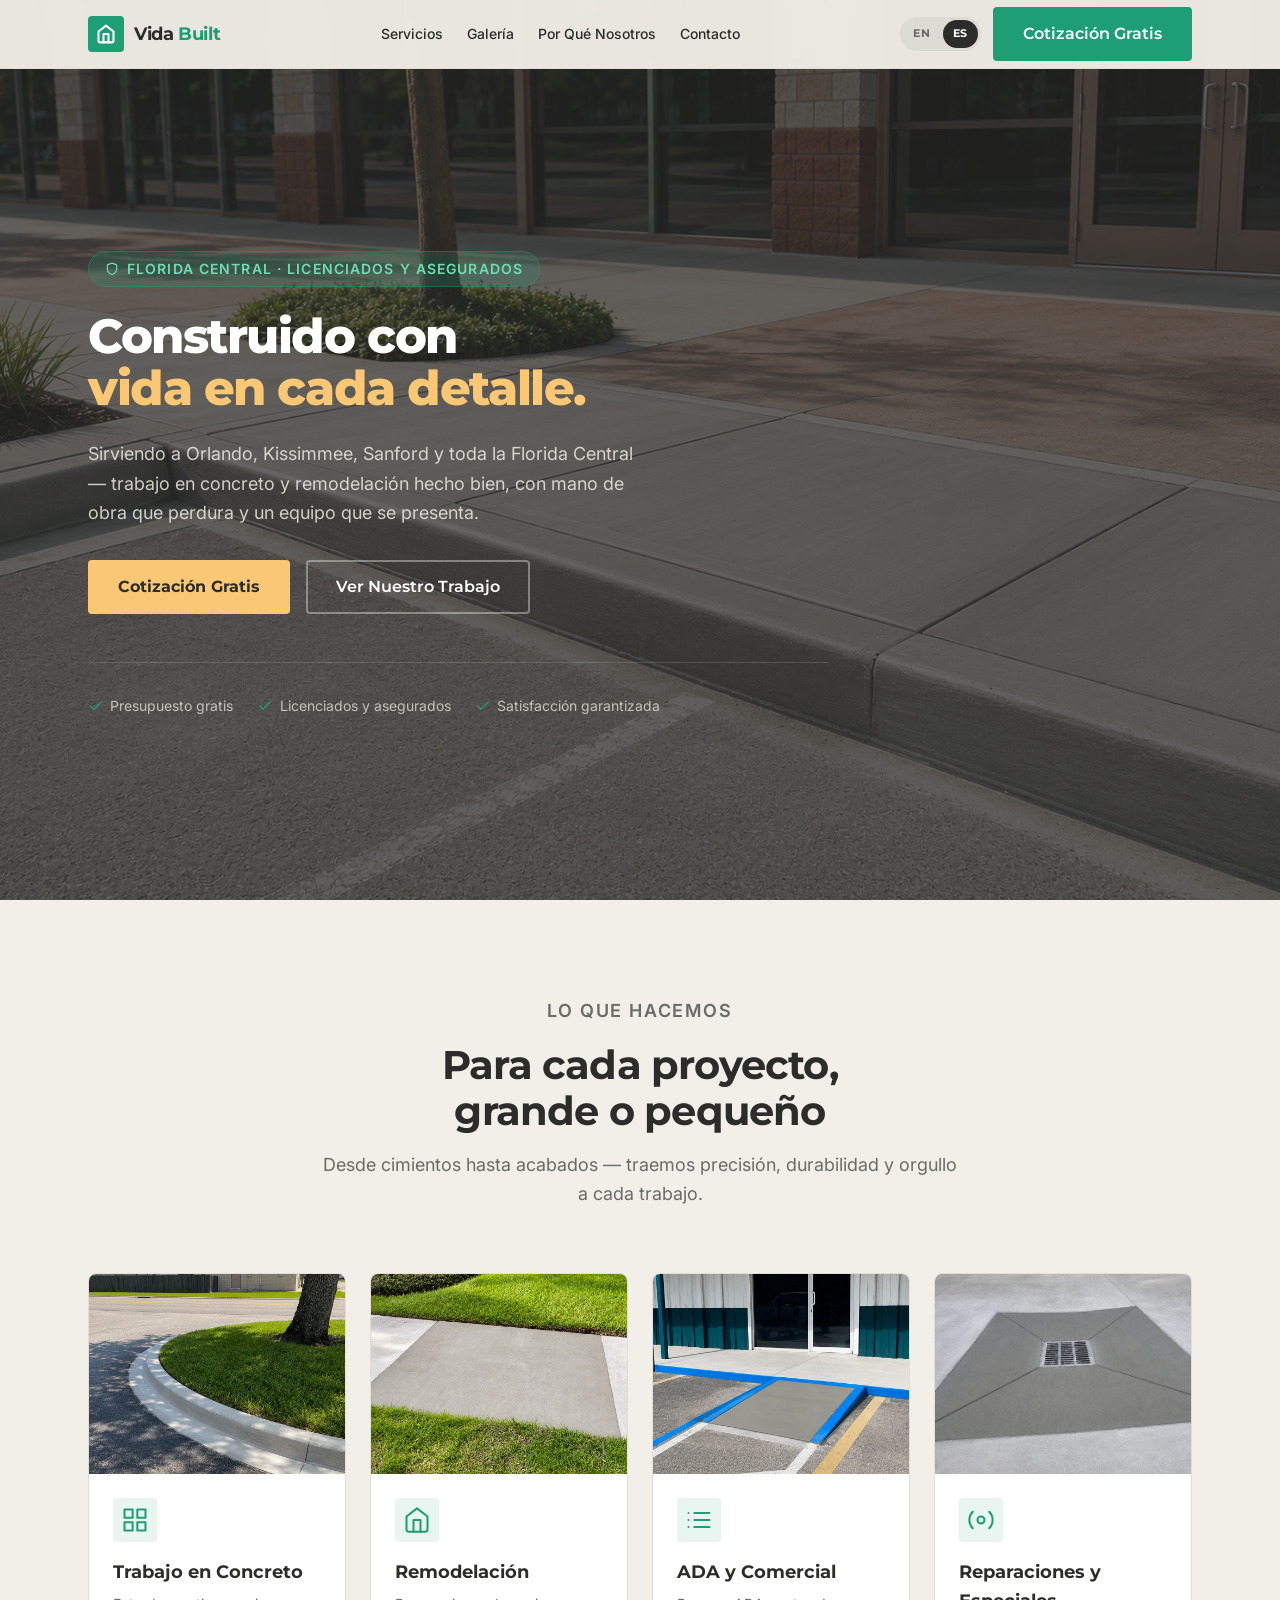
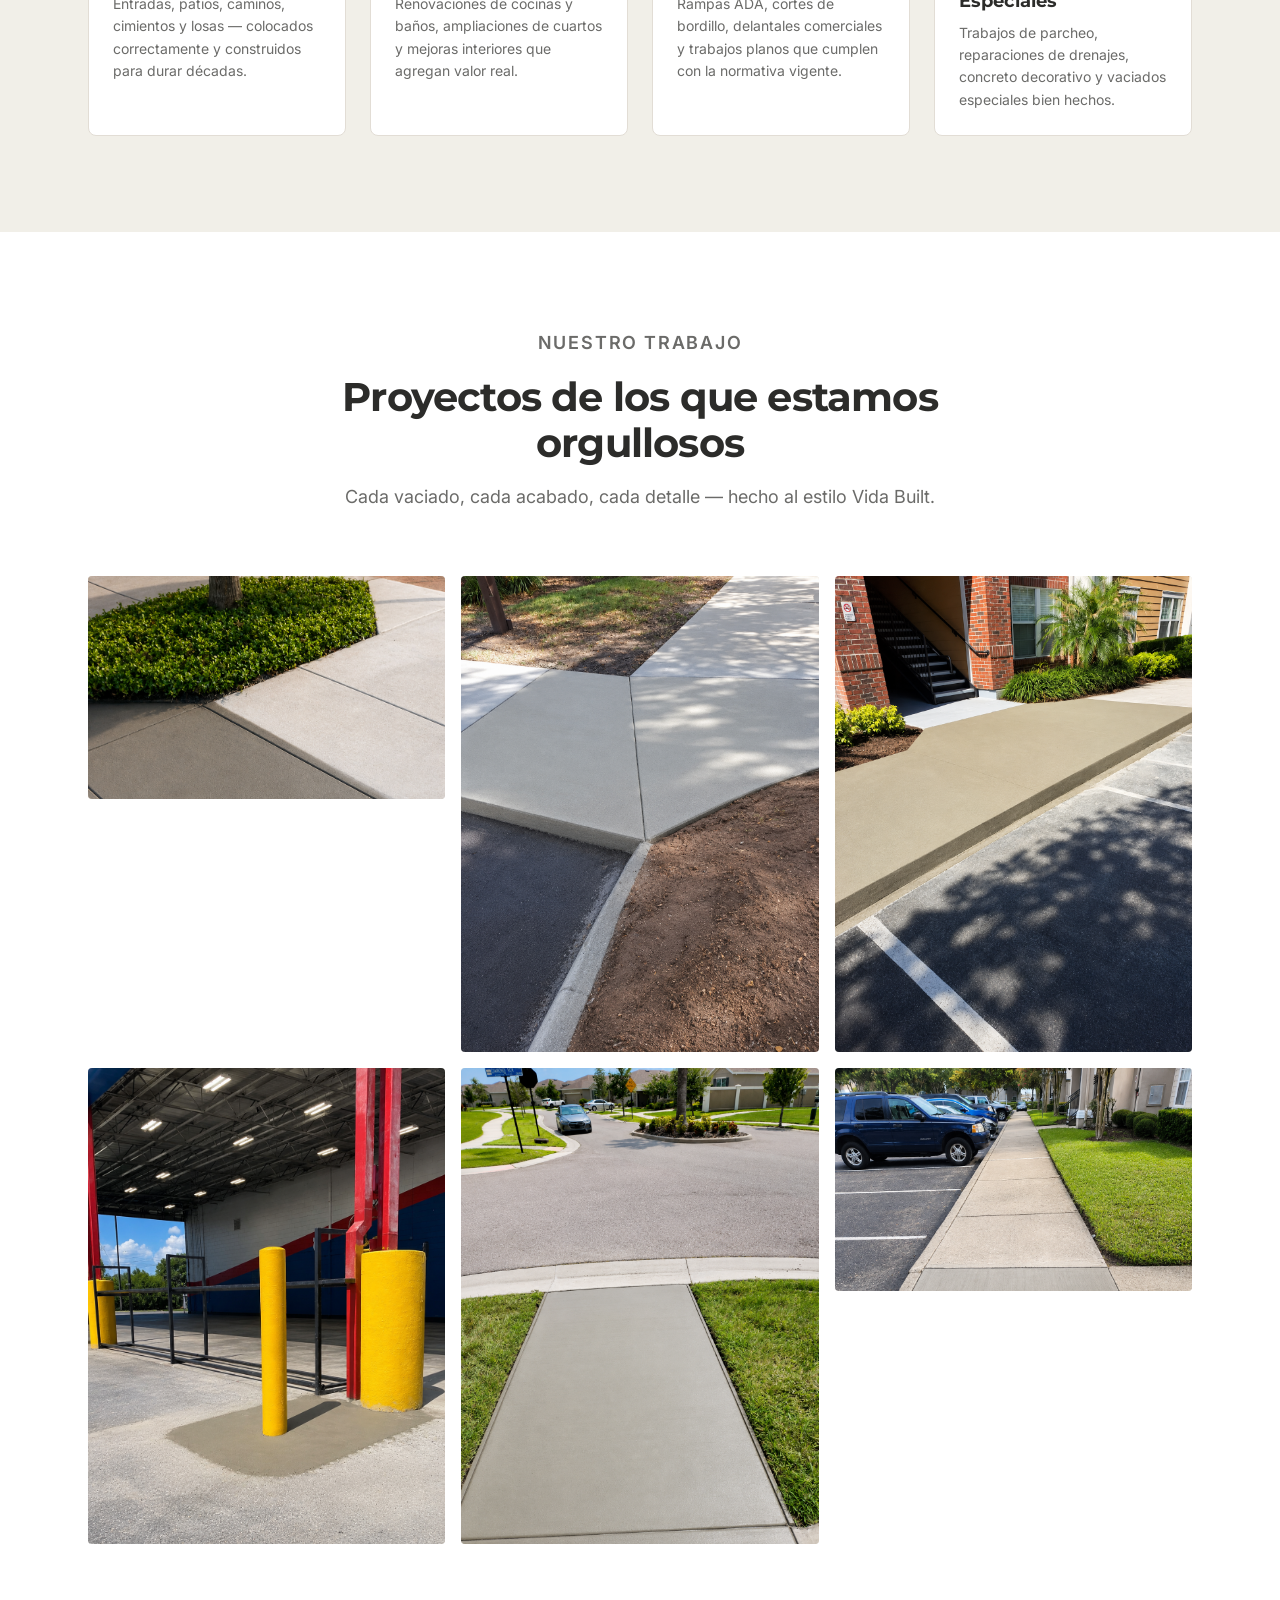
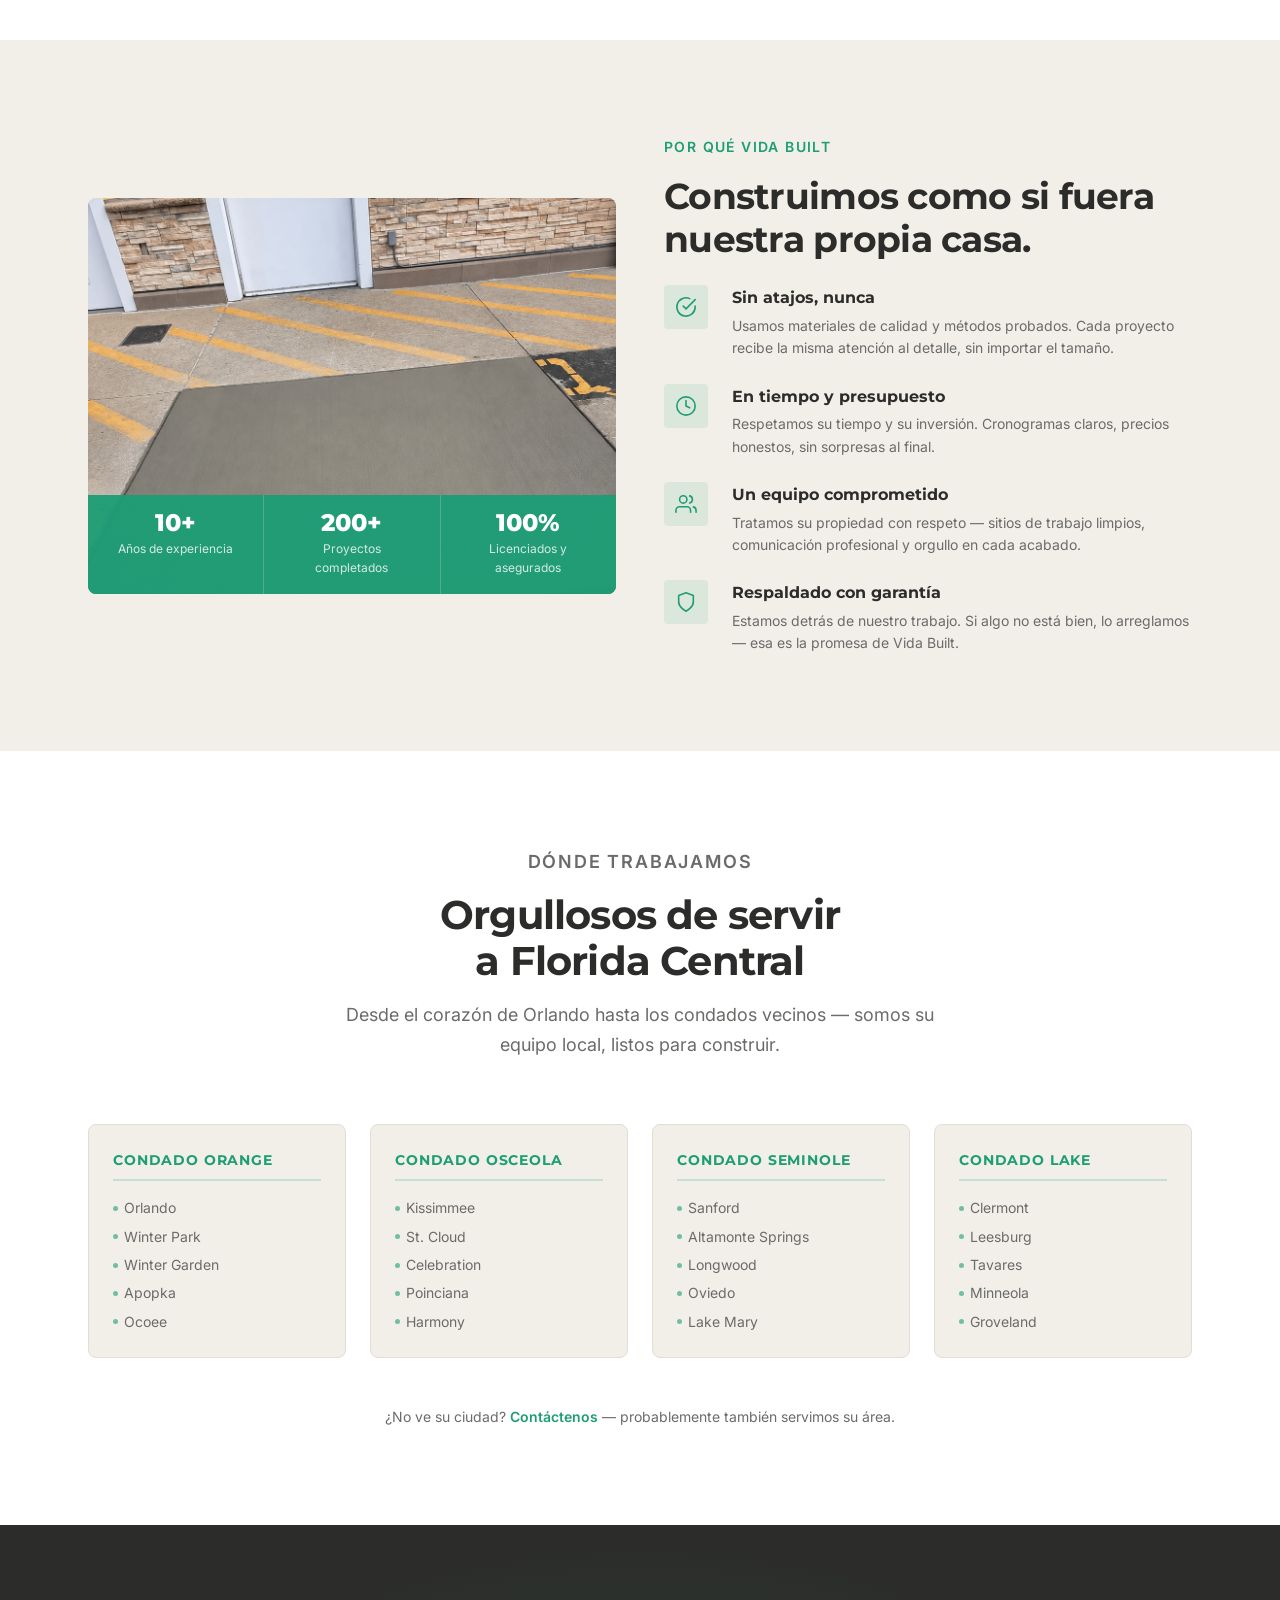
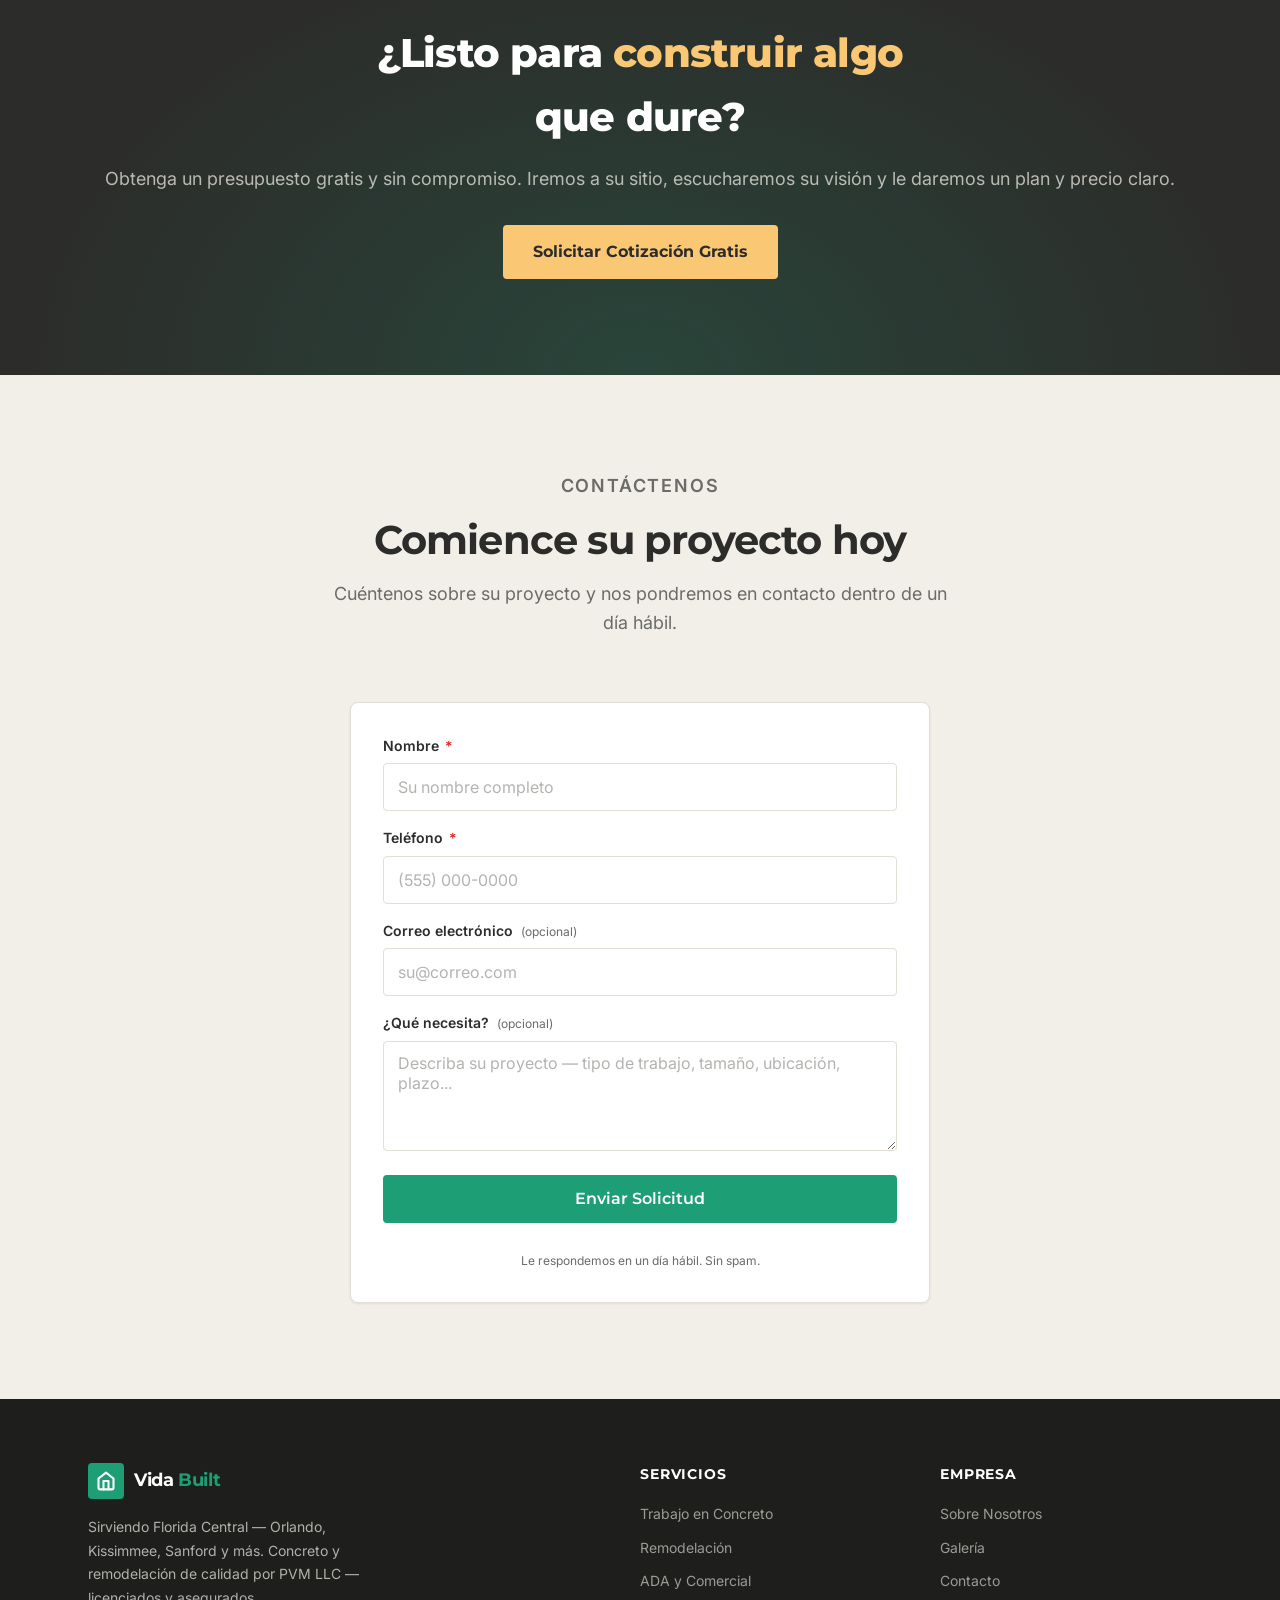
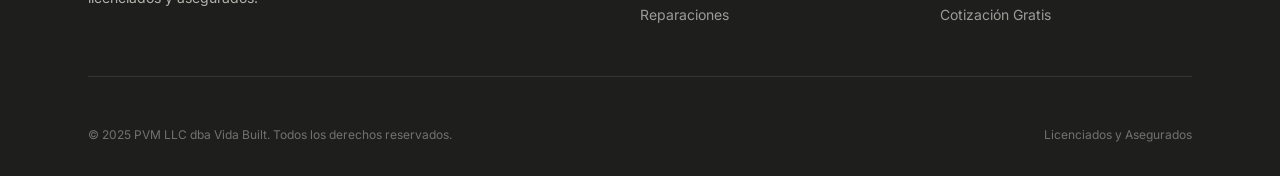
==== commit 42fe45dc: "Add Central Florida service areas section and gallery aspect-ratio fix - New service areas section (" ====
--- a/es/index.html
+++ b/es/index.html
@@ -4,7 +4,7 @@
   <meta charset="UTF-8">
   <meta name="viewport" content="width=device-width, initial-scale=1.0">
   <title>Vida Built — Construido con vida en cada detalle</title>
-  <meta name="description" content="Vida Built (PVM LLC) — Servicios profesionales de concreto, cemento y remodelación. Construido con vida en cada detalle. Mano de obra de calidad que dura.">
+  <meta name="description" content="Vida Built (PVM LLC) — Servicios de concreto y remodelación en Florida Central. Orlando, Kissimmee, Sanford, Clermont y alrededores. Construido con vida en cada detalle.">
   <link rel="alternate" hreflang="en" href="https://vida-built.pages.dev/">
   <link rel="alternate" hreflang="es" href="https://vida-built.pages.dev/es/">
   <link rel="preconnect" href="https://fonts.googleapis.com">
@@ -83,9 +83,11 @@
       <div class="container">
         <div class="hero-content">
 
-          <div class="hero-eyebrow" aria-hidden="true">
-            <svg width="14" height="14" viewBox="0 0 24 24" fill="none" stroke="currentColor" stroke-width="2" stroke-linecap="round" stroke-linejoin="round" aria-hidden="true"><path d="M12 2L2 7l10 5 10-5-10-5z"/><path d="M2 17l10 5 10-5"/><path d="M2 12l10 5 10-5"/></svg>
-            PVM LLC — Licenciados y Asegurados
+          <div class="hero-eyebrow">
+            <svg width="14" height="14" viewBox="0 0 24 24" fill="none" stroke="currentColor" stroke-width="2" stroke-linecap="round" stroke-linejoin="round" aria-hidden="true">
+              <path d="M12 22s8-4 8-10V5l-8-3-8 3v7c0 6 8 10 8 10z"/>
+            </svg>
+            Florida Central · Licenciados y Asegurados
           </div>
 
           <h1 id="hero-heading">
@@ -94,7 +96,7 @@
           </h1>
 
           <p class="hero-sub">
-            Trabajo en concreto, remodelación y construcciones personalizadas — hechos con precisión, durabilidad y orgullo en cada proyecto.
+            Sirviendo a Orlando, Kissimmee, Sanford y toda la Florida Central — trabajo en concreto y remodelación hecho bien, con mano de obra que perdura y un equipo que se presenta.
           </p>
 
           <div class="hero-actions">
@@ -352,6 +354,67 @@
           </div>
 
         </div>
+      </div>
+    </section>
+
+    <!-- ===== ÁREAS DE SERVICIO ===== -->
+    <section class="section areas" aria-labelledby="areas-es-heading">
+      <div class="container">
+        <div class="section-header">
+          <p class="section-label">Dónde Trabajamos</p>
+          <h2 id="areas-es-heading">Orgullosos de servir<br>a Florida Central</h2>
+          <p>Desde el corazón de Orlando hasta los condados vecinos — somos su equipo local, listos para construir.</p>
+        </div>
+
+        <div class="areas-grid">
+
+          <div class="area-county">
+            <h4>Condado Orange</h4>
+            <ul>
+              <li>Orlando</li>
+              <li>Winter Park</li>
+              <li>Winter Garden</li>
+              <li>Apopka</li>
+              <li>Ocoee</li>
+            </ul>
+          </div>
+
+          <div class="area-county">
+            <h4>Condado Osceola</h4>
+            <ul>
+              <li>Kissimmee</li>
+              <li>St. Cloud</li>
+              <li>Celebration</li>
+              <li>Poinciana</li>
+              <li>Harmony</li>
+            </ul>
+          </div>
+
+          <div class="area-county">
+            <h4>Condado Seminole</h4>
+            <ul>
+              <li>Sanford</li>
+              <li>Altamonte Springs</li>
+              <li>Longwood</li>
+              <li>Oviedo</li>
+              <li>Lake Mary</li>
+            </ul>
+          </div>
+
+          <div class="area-county">
+            <h4>Condado Lake</h4>
+            <ul>
+              <li>Clermont</li>
+              <li>Leesburg</li>
+              <li>Tavares</li>
+              <li>Minneola</li>
+              <li>Groveland</li>
+            </ul>
+          </div>
+
+        </div>
+
+        <p class="areas-note">¿No ve su ciudad? <a href="#contacto">Contáctenos</a> — probablemente también servimos su área.</p>
       </div>
     </section>
 
@@ -459,7 +522,7 @@
             </div>
             <span class="nav-logo-name" style="color:#fff;">Vida <span>Built</span></span>
           </a>
-          <p>Construido con vida en cada detalle. Trabajo de calidad en concreto y remodelación por PVM LLC — licenciados y asegurados.</p>
+          <p>Sirviendo Florida Central — Orlando, Kissimmee, Sanford y más. Concreto y remodelación de calidad por PVM LLC — licenciados y asegurados.</p>
         </div>
 
         <div>
--- a/css/style.css
+++ b/css/style.css
@@ -455,13 +455,15 @@
   box-shadow: var(--shadow-lg);
   border-color: var(--color-green);
 }
+.service-card { overflow: hidden; } /* clip img inside card */
 .service-img {
   width: 100%;
-  aspect-ratio: 4/3;
+  height: 220px;   /* fixed height — object-fit handles cropping */
   object-fit: cover;
   object-position: center;
   display: block;
 }
+@media (min-width: 1024px) { .service-img { height: 200px; } }
 .service-body { padding: var(--space-3); }
 .service-icon {
   width: 44px; height: 44px;
@@ -495,18 +497,19 @@
   overflow: hidden;
   border-radius: var(--radius);
   background-color: var(--color-border);
+  aspect-ratio: 3/4; /* ratio on container, not img */
 }
 .gallery-item img {
   width: 100%;
-  aspect-ratio: 3/4;
+  height: 100%;    /* fill container completely — no gray gaps */
   object-fit: cover;
-  object-position: center;
+  object-position: center top;
   display: block;
   transition: transform 400ms ease-out;
 }
 @media (min-width: 640px) {
-  .gallery-item:nth-child(1) img,
-  .gallery-item:nth-child(6) img { aspect-ratio: 4/3; }
+  .gallery-item:nth-child(1),
+  .gallery-item:nth-child(6) { aspect-ratio: 16/10; }
 }
 .gallery-item:hover img { transform: scale(1.04); }
 
@@ -573,6 +576,57 @@
 }
 .why-point-text p { font-size: var(--text-sm); color: var(--color-text-muted); line-height: 1.6; }
 
+/* --- Service Areas --- */
+.areas { background-color: var(--color-surface); }
+
+.areas-grid {
+  display: grid;
+  grid-template-columns: repeat(2, 1fr);
+  gap: var(--space-3);
+}
+@media (min-width: 640px) { .areas-grid { grid-template-columns: repeat(4, 1fr); } }
+
+.area-county {
+  background: var(--color-cream);
+  border: 1px solid var(--color-border);
+  border-radius: var(--radius-lg);
+  padding: var(--space-3);
+}
+.area-county h4 {
+  font-family: var(--font-heading);
+  font-weight: 700;
+  font-size: var(--text-sm);
+  color: var(--color-green);
+  letter-spacing: 0.06em;
+  text-transform: uppercase;
+  margin-bottom: var(--space-2);
+  padding-bottom: 0.5rem;
+  border-bottom: 2px solid rgba(29,158,117,0.2);
+}
+.area-county ul { list-style: none; display: flex; flex-direction: column; gap: 0.375rem; }
+.area-county li {
+  font-size: var(--text-sm);
+  color: var(--color-text-muted);
+  display: flex;
+  align-items: center;
+  gap: 0.375rem;
+}
+.area-county li::before {
+  content: '';
+  width: 5px; height: 5px;
+  border-radius: 50%;
+  background-color: var(--color-green);
+  flex-shrink: 0;
+  opacity: 0.6;
+}
+.areas-note {
+  text-align: center;
+  margin-top: var(--space-6);
+  font-size: var(--text-sm);
+  color: var(--color-text-muted);
+}
+.areas-note a { font-weight: 600; }
+
 /* --- CTA Banner --- */
 .cta-banner {
   background-color: var(--color-charcoal);
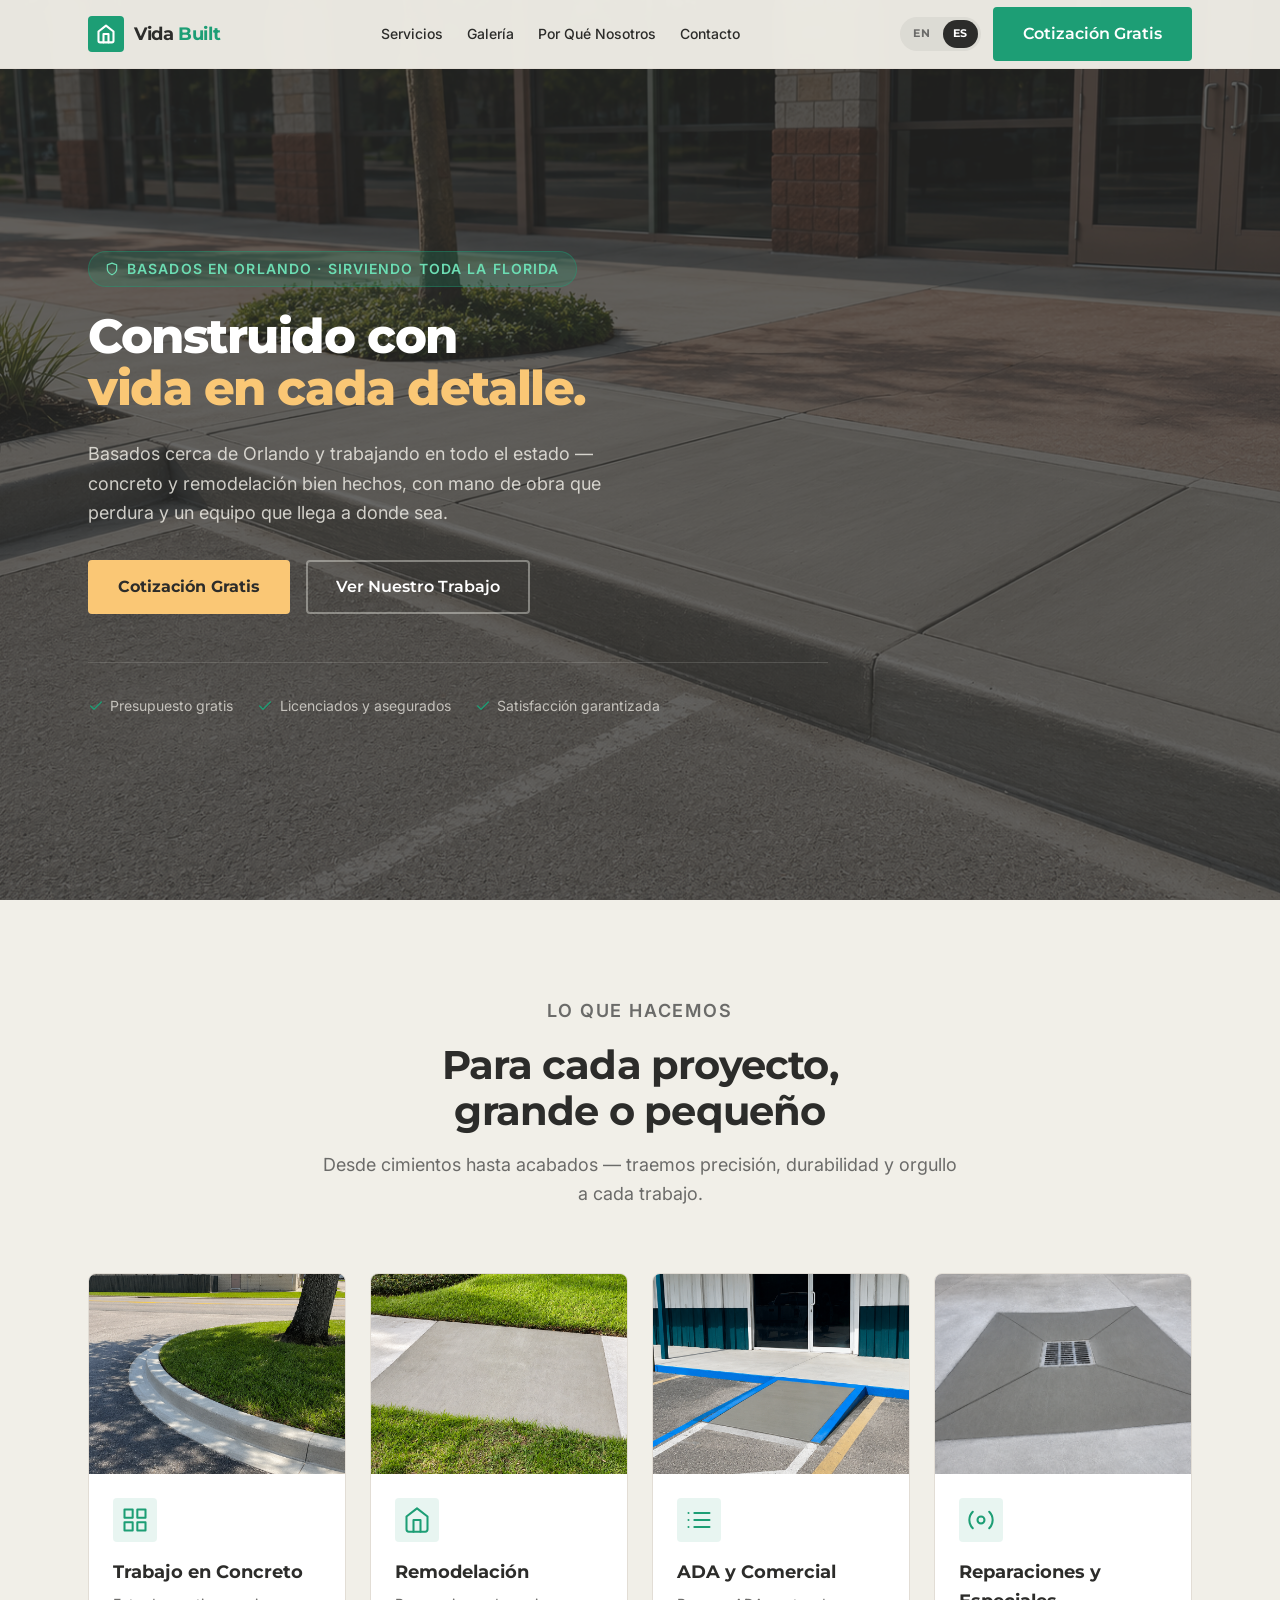
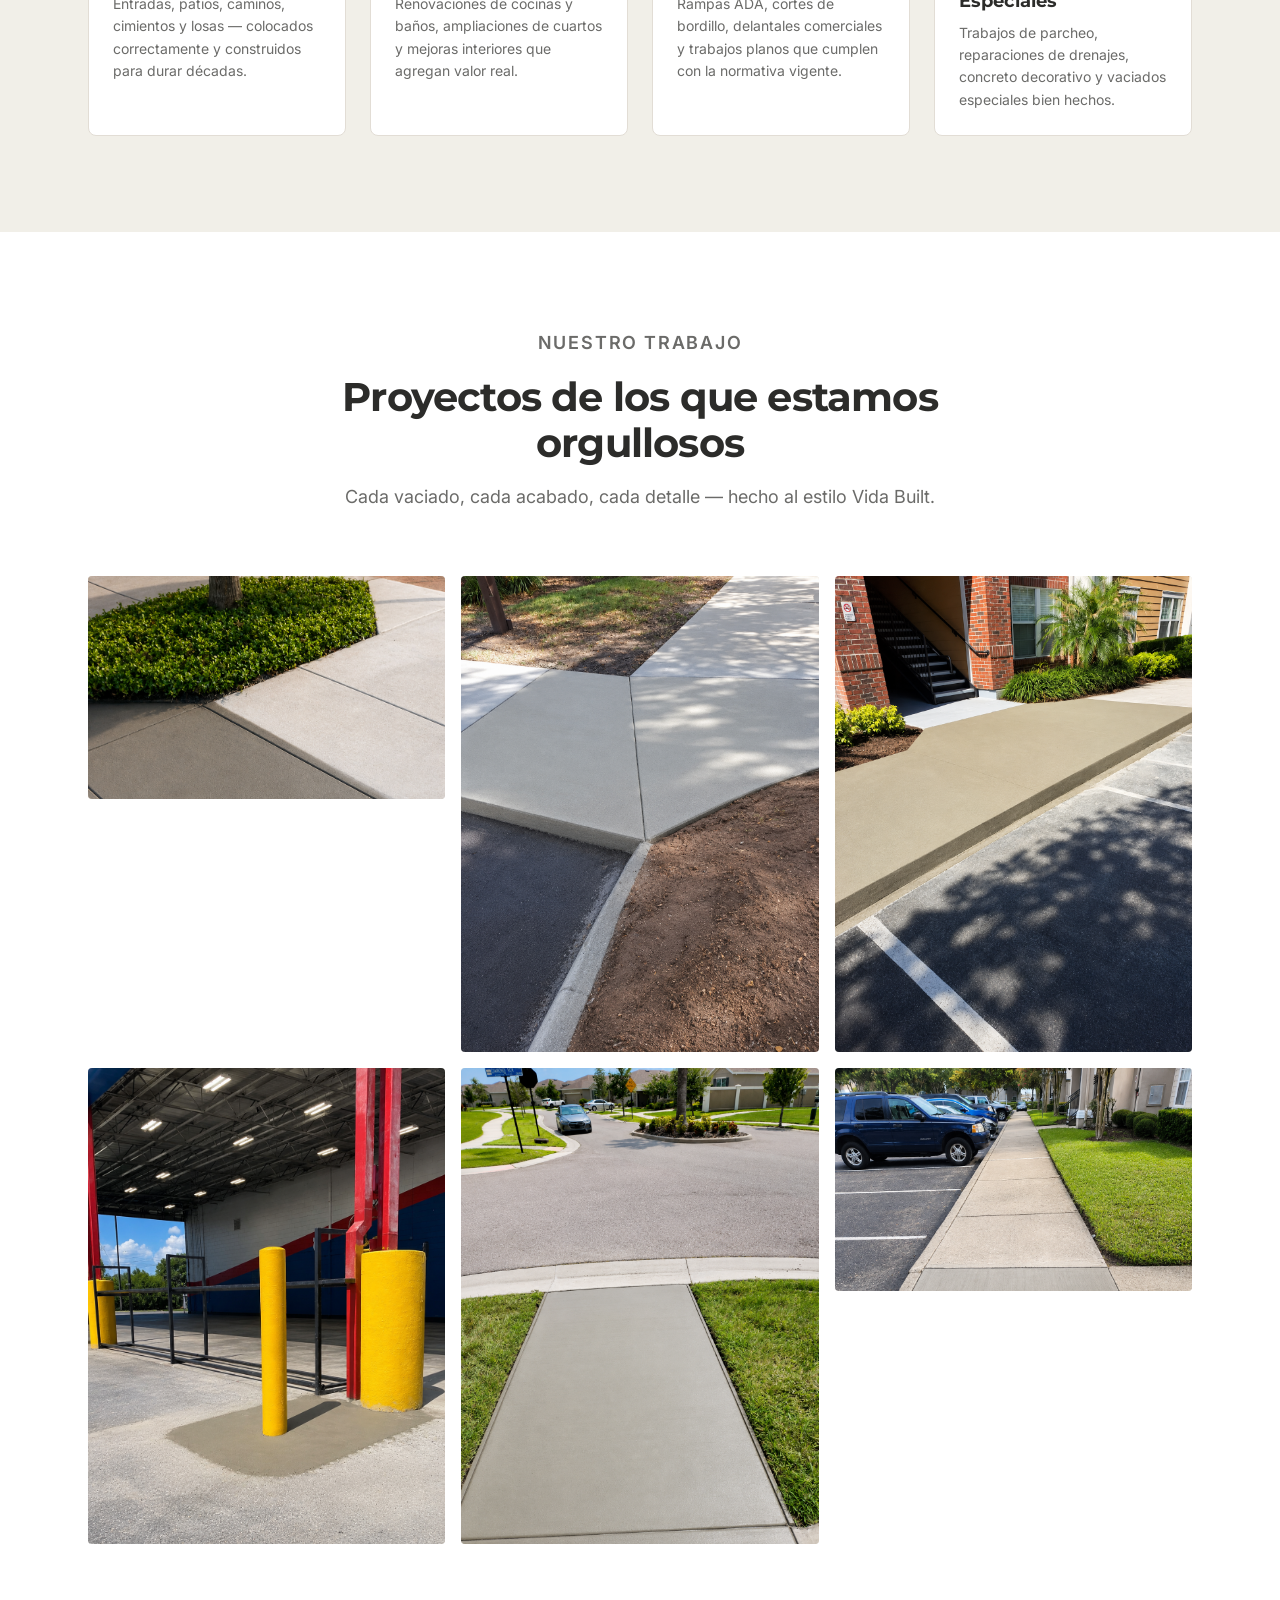
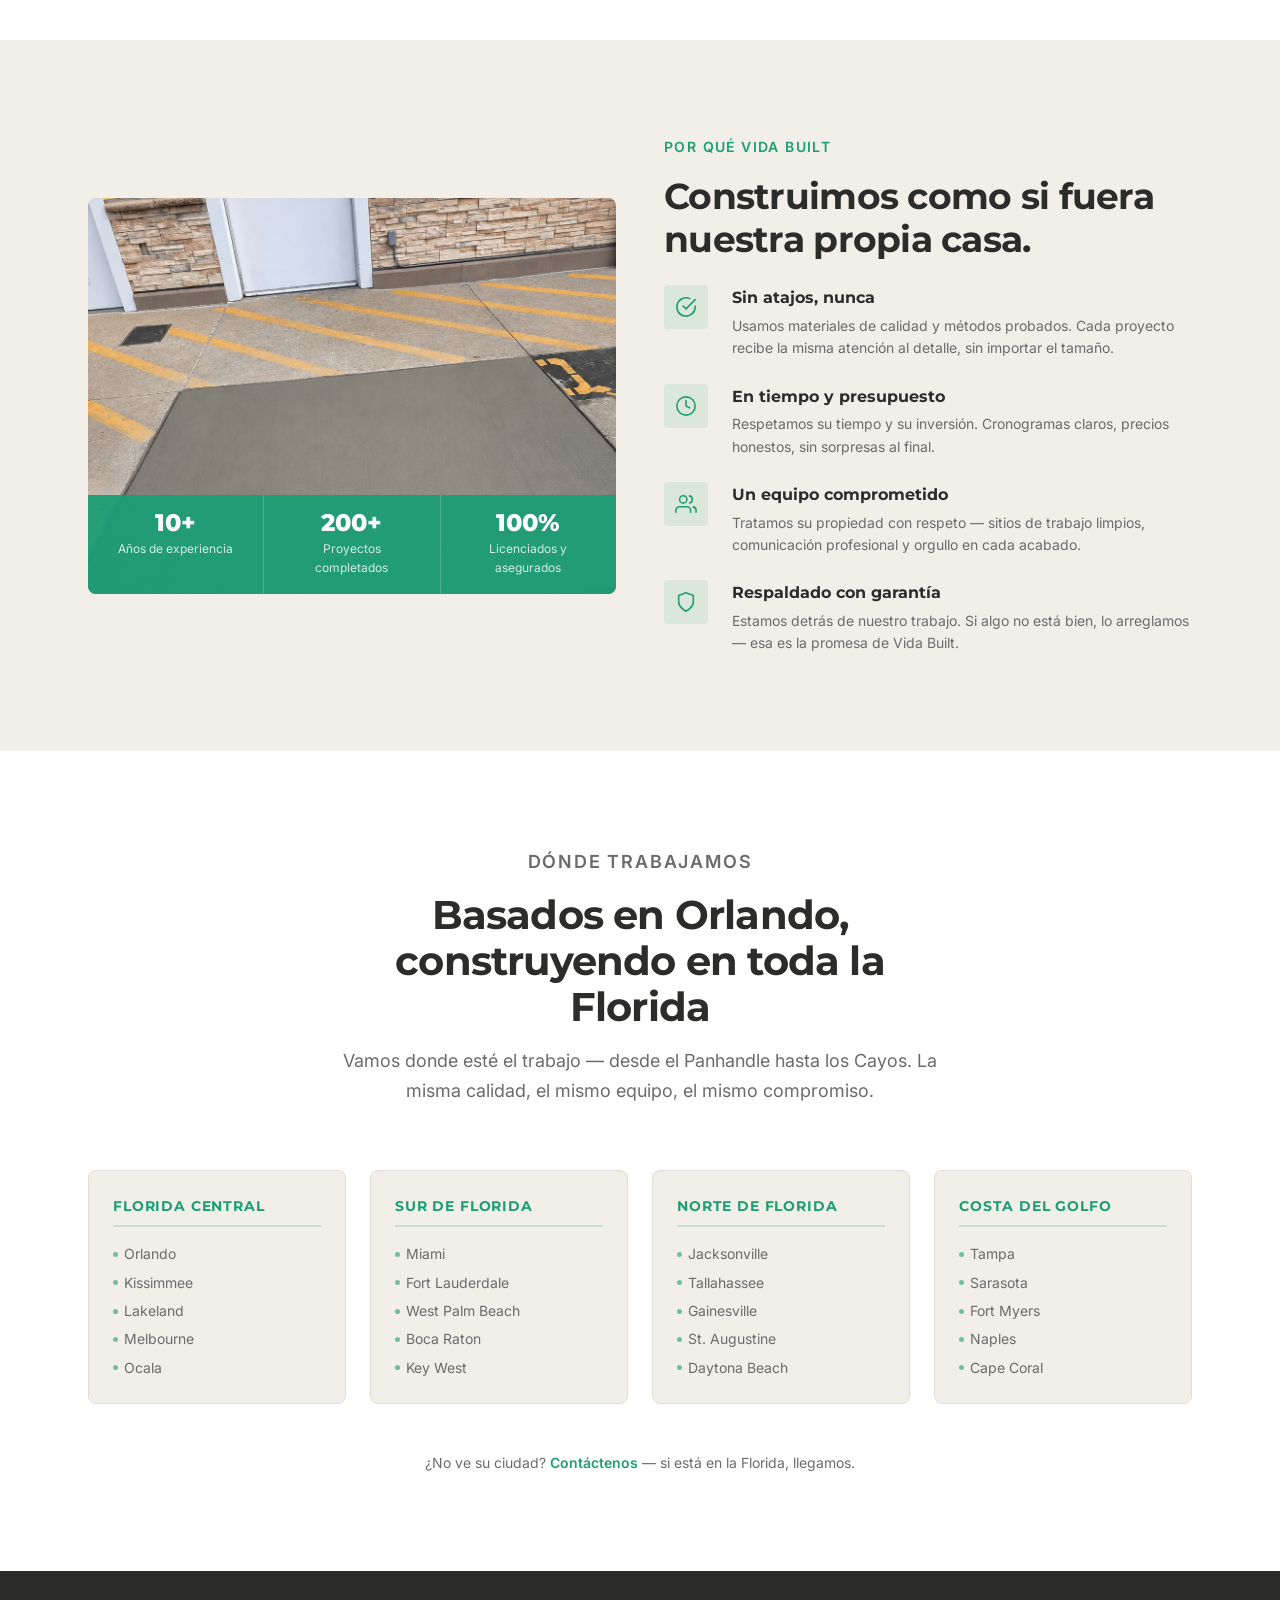
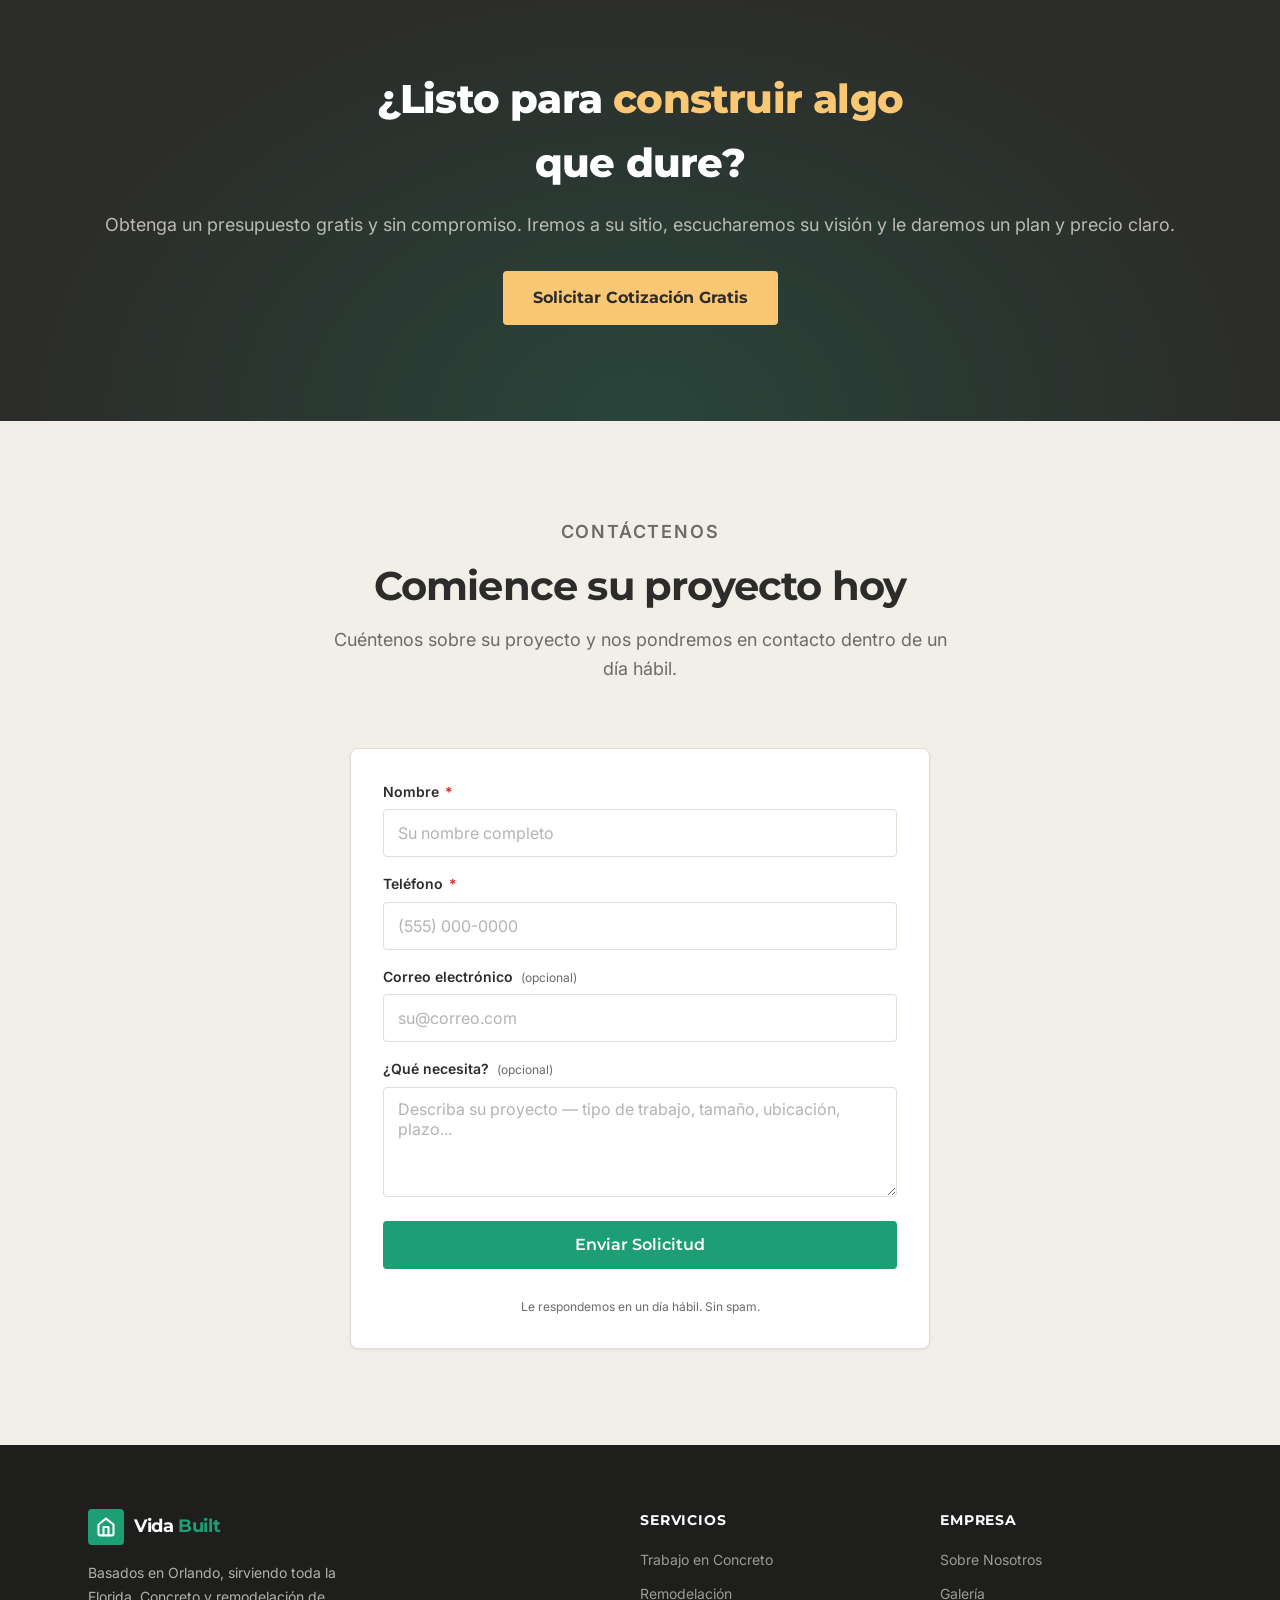
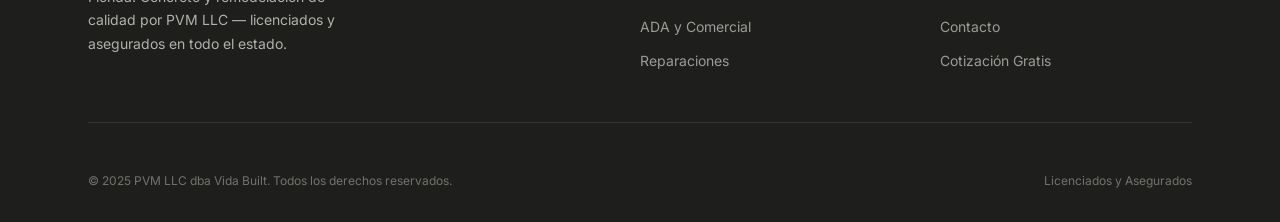
==== commit 55f3ab45: "Expand service areas from Central FL counties to statewide Florida Company is based in Orlando but s" ====
--- a/es/index.html
+++ b/es/index.html
@@ -4,7 +4,7 @@
   <meta charset="UTF-8">
   <meta name="viewport" content="width=device-width, initial-scale=1.0">
   <title>Vida Built — Construido con vida en cada detalle</title>
-  <meta name="description" content="Vida Built (PVM LLC) — Servicios de concreto y remodelación en Florida Central. Orlando, Kissimmee, Sanford, Clermont y alrededores. Construido con vida en cada detalle.">
+  <meta name="description" content="Vida Built (PVM LLC) — Contratista de concreto y remodelación basado en Orlando, sirviendo a toda la Florida. Licenciados y asegurados. Construido con vida en cada detalle.">
   <link rel="alternate" hreflang="en" href="https://vida-built.pages.dev/">
   <link rel="alternate" hreflang="es" href="https://vida-built.pages.dev/es/">
   <link rel="preconnect" href="https://fonts.googleapis.com">
@@ -87,7 +87,7 @@
             <svg width="14" height="14" viewBox="0 0 24 24" fill="none" stroke="currentColor" stroke-width="2" stroke-linecap="round" stroke-linejoin="round" aria-hidden="true">
               <path d="M12 22s8-4 8-10V5l-8-3-8 3v7c0 6 8 10 8 10z"/>
             </svg>
-            Florida Central · Licenciados y Asegurados
+            Basados en Orlando · Sirviendo toda la Florida
           </div>
 
           <h1 id="hero-heading">
@@ -96,7 +96,7 @@
           </h1>
 
           <p class="hero-sub">
-            Sirviendo a Orlando, Kissimmee, Sanford y toda la Florida Central — trabajo en concreto y remodelación hecho bien, con mano de obra que perdura y un equipo que se presenta.
+            Basados cerca de Orlando y trabajando en todo el estado — concreto y remodelación bien hechos, con mano de obra que perdura y un equipo que llega a donde sea.
           </p>
 
           <div class="hero-actions">
@@ -362,59 +362,59 @@
       <div class="container">
         <div class="section-header">
           <p class="section-label">Dónde Trabajamos</p>
-          <h2 id="areas-es-heading">Orgullosos de servir<br>a Florida Central</h2>
-          <p>Desde el corazón de Orlando hasta los condados vecinos — somos su equipo local, listos para construir.</p>
+          <h2 id="areas-es-heading">Basados en Orlando,<br>construyendo en toda la Florida</h2>
+          <p>Vamos donde esté el trabajo — desde el Panhandle hasta los Cayos. La misma calidad, el mismo equipo, el mismo compromiso.</p>
         </div>
 
         <div class="areas-grid">
 
           <div class="area-county">
-            <h4>Condado Orange</h4>
+            <h4>Florida Central</h4>
             <ul>
               <li>Orlando</li>
-              <li>Winter Park</li>
-              <li>Winter Garden</li>
-              <li>Apopka</li>
-              <li>Ocoee</li>
+              <li>Kissimmee</li>
+              <li>Lakeland</li>
+              <li>Melbourne</li>
+              <li>Ocala</li>
             </ul>
           </div>
 
           <div class="area-county">
-            <h4>Condado Osceola</h4>
+            <h4>Sur de Florida</h4>
             <ul>
-              <li>Kissimmee</li>
-              <li>St. Cloud</li>
-              <li>Celebration</li>
-              <li>Poinciana</li>
-              <li>Harmony</li>
+              <li>Miami</li>
+              <li>Fort Lauderdale</li>
+              <li>West Palm Beach</li>
+              <li>Boca Raton</li>
+              <li>Key West</li>
             </ul>
           </div>
 
           <div class="area-county">
-            <h4>Condado Seminole</h4>
+            <h4>Norte de Florida</h4>
             <ul>
-              <li>Sanford</li>
-              <li>Altamonte Springs</li>
-              <li>Longwood</li>
-              <li>Oviedo</li>
-              <li>Lake Mary</li>
+              <li>Jacksonville</li>
+              <li>Tallahassee</li>
+              <li>Gainesville</li>
+              <li>St. Augustine</li>
+              <li>Daytona Beach</li>
             </ul>
           </div>
 
           <div class="area-county">
-            <h4>Condado Lake</h4>
+            <h4>Costa del Golfo</h4>
             <ul>
-              <li>Clermont</li>
-              <li>Leesburg</li>
-              <li>Tavares</li>
-              <li>Minneola</li>
-              <li>Groveland</li>
+              <li>Tampa</li>
+              <li>Sarasota</li>
+              <li>Fort Myers</li>
+              <li>Naples</li>
+              <li>Cape Coral</li>
             </ul>
           </div>
 
         </div>
 
-        <p class="areas-note">¿No ve su ciudad? <a href="#contacto">Contáctenos</a> — probablemente también servimos su área.</p>
+        <p class="areas-note">¿No ve su ciudad? <a href="#contacto">Contáctenos</a> — si está en la Florida, llegamos.</p>
       </div>
     </section>
 
@@ -522,7 +522,7 @@
             </div>
             <span class="nav-logo-name" style="color:#fff;">Vida <span>Built</span></span>
           </a>
-          <p>Sirviendo Florida Central — Orlando, Kissimmee, Sanford y más. Concreto y remodelación de calidad por PVM LLC — licenciados y asegurados.</p>
+          <p>Basados en Orlando, sirviendo toda la Florida. Concreto y remodelación de calidad por PVM LLC — licenciados y asegurados en todo el estado.</p>
         </div>
 
         <div>
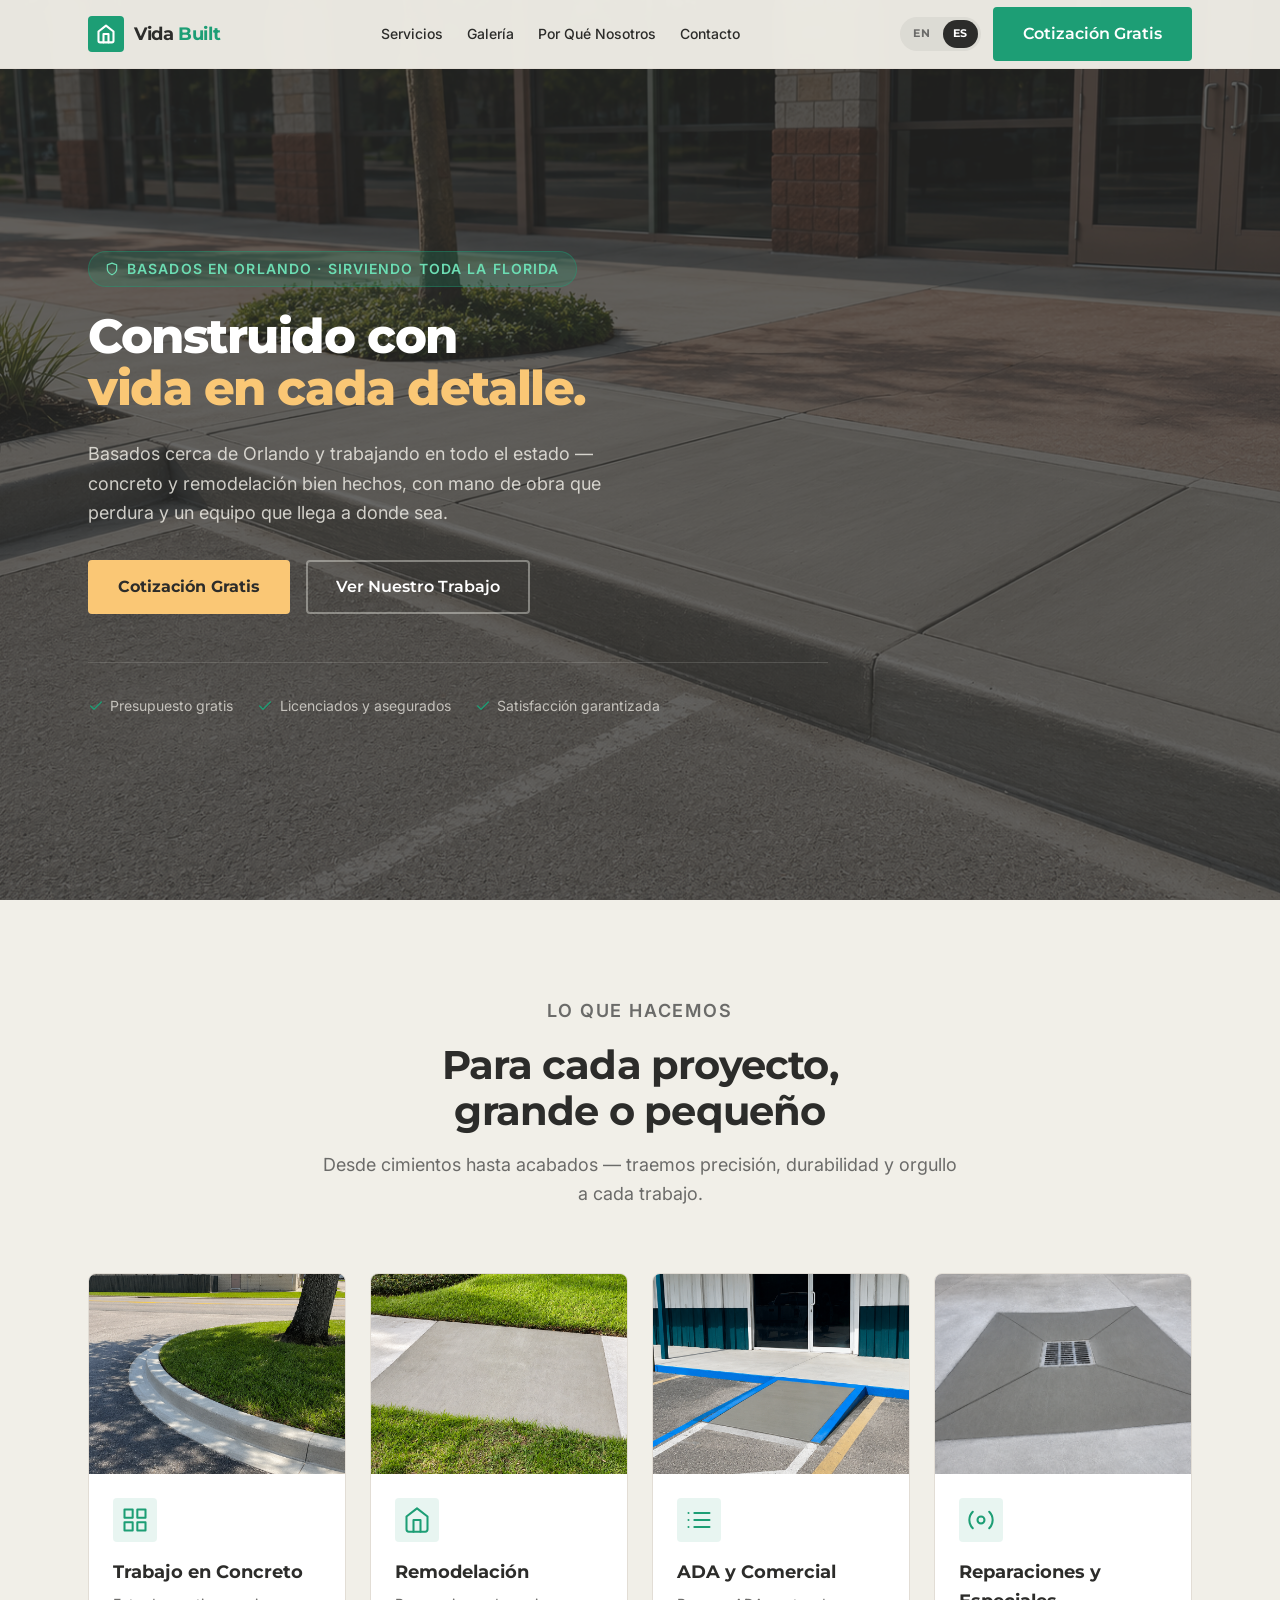
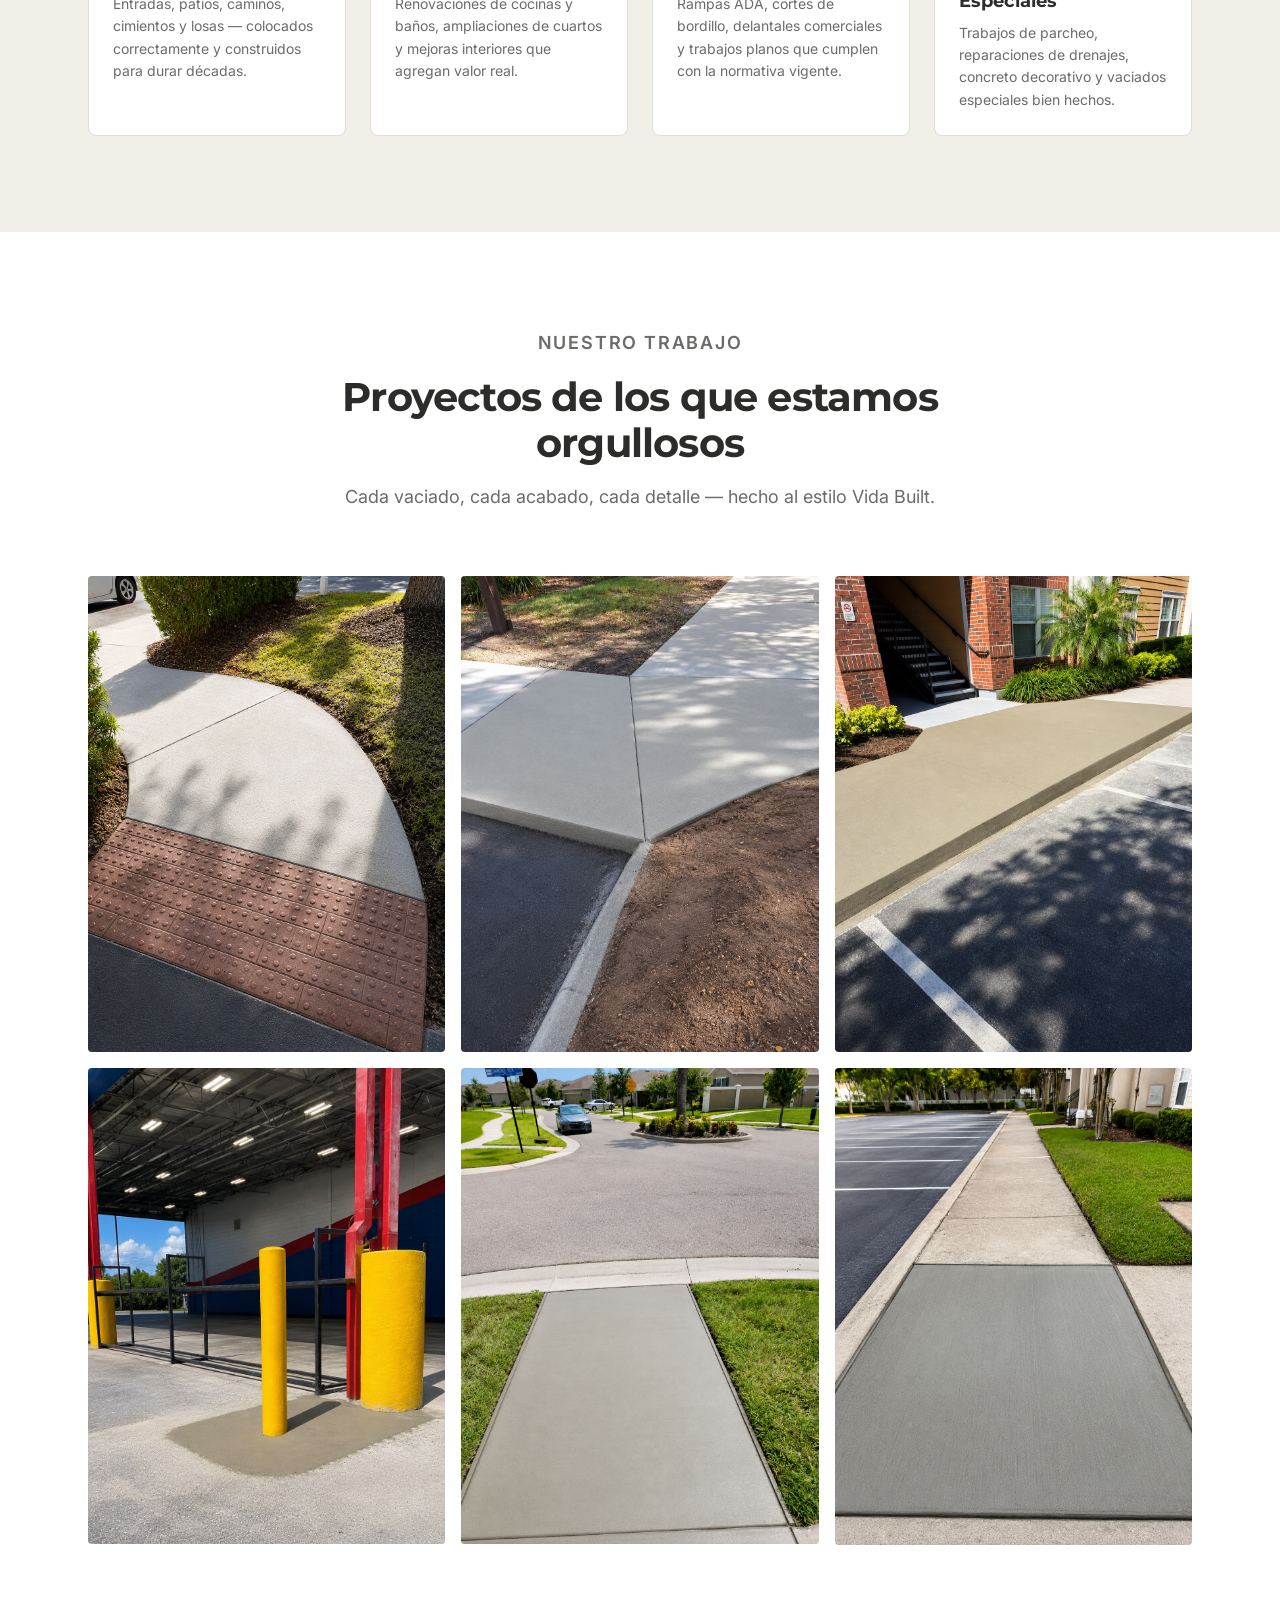
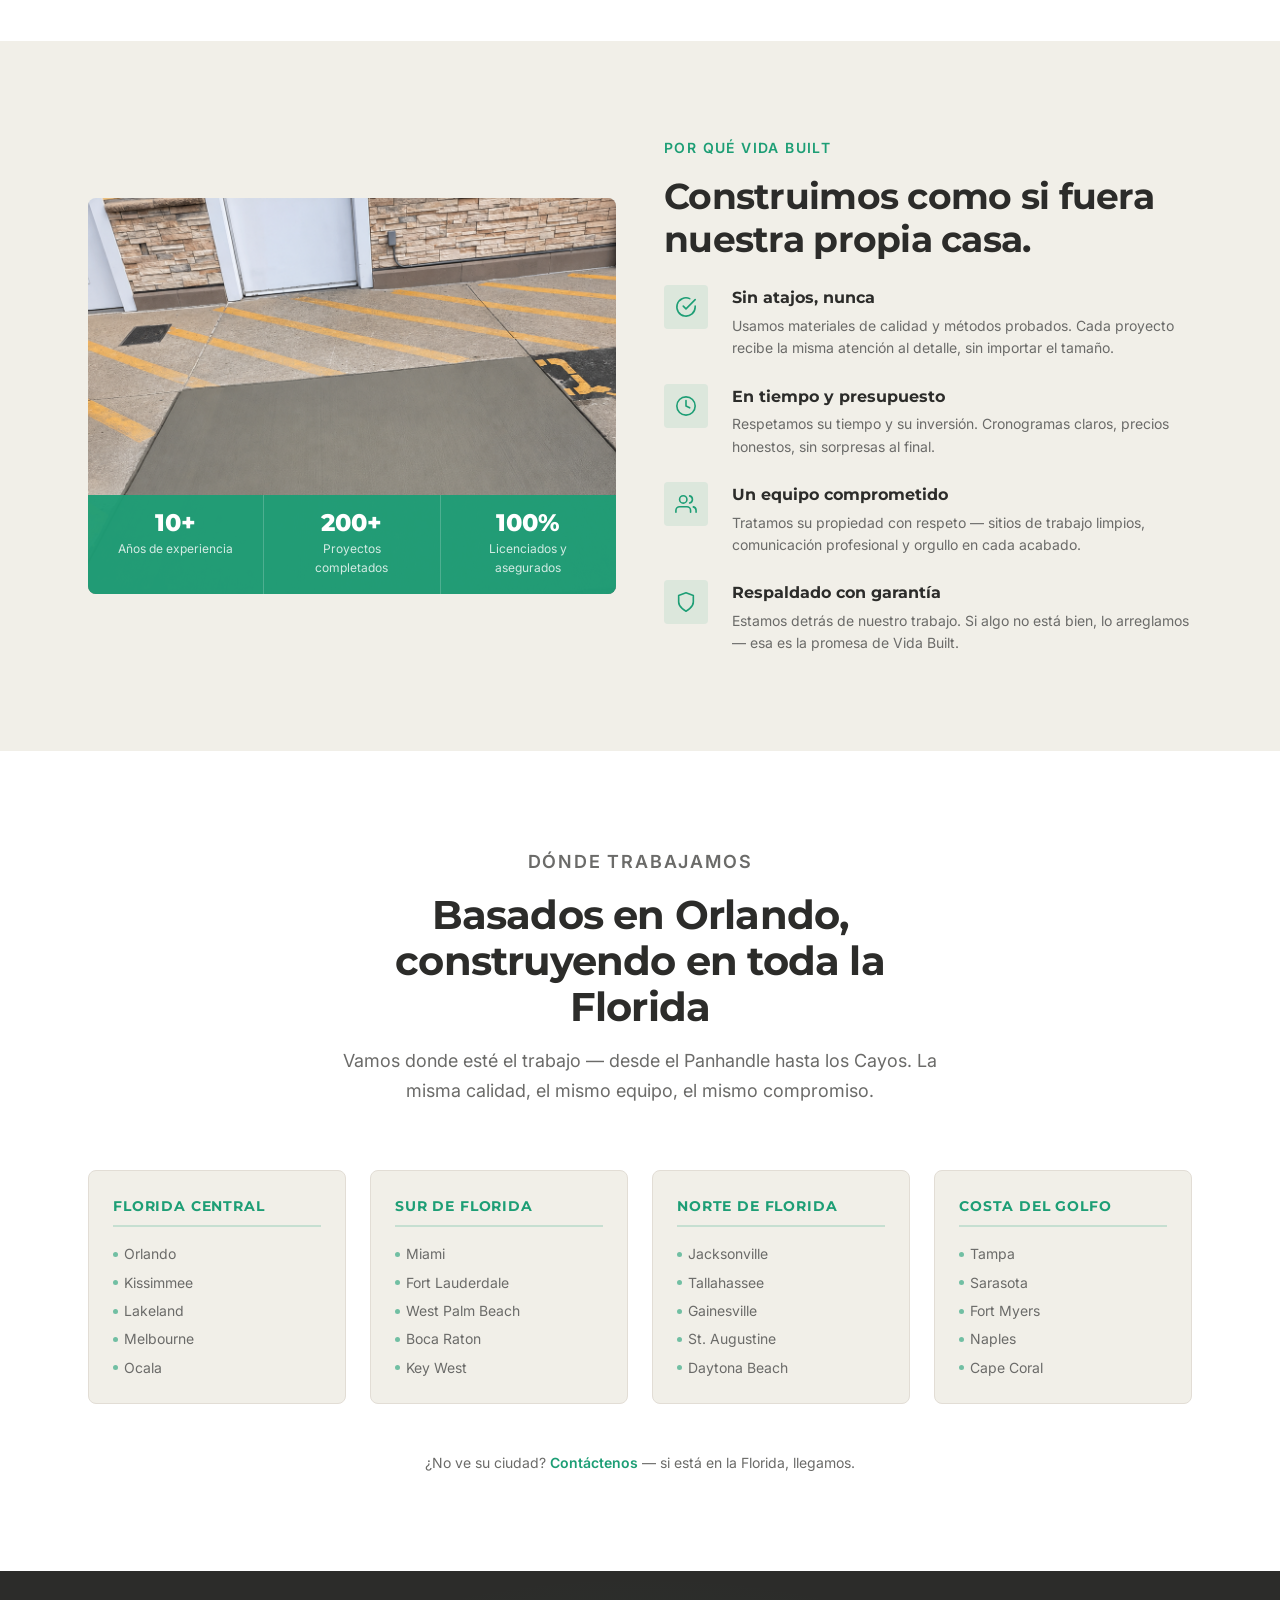
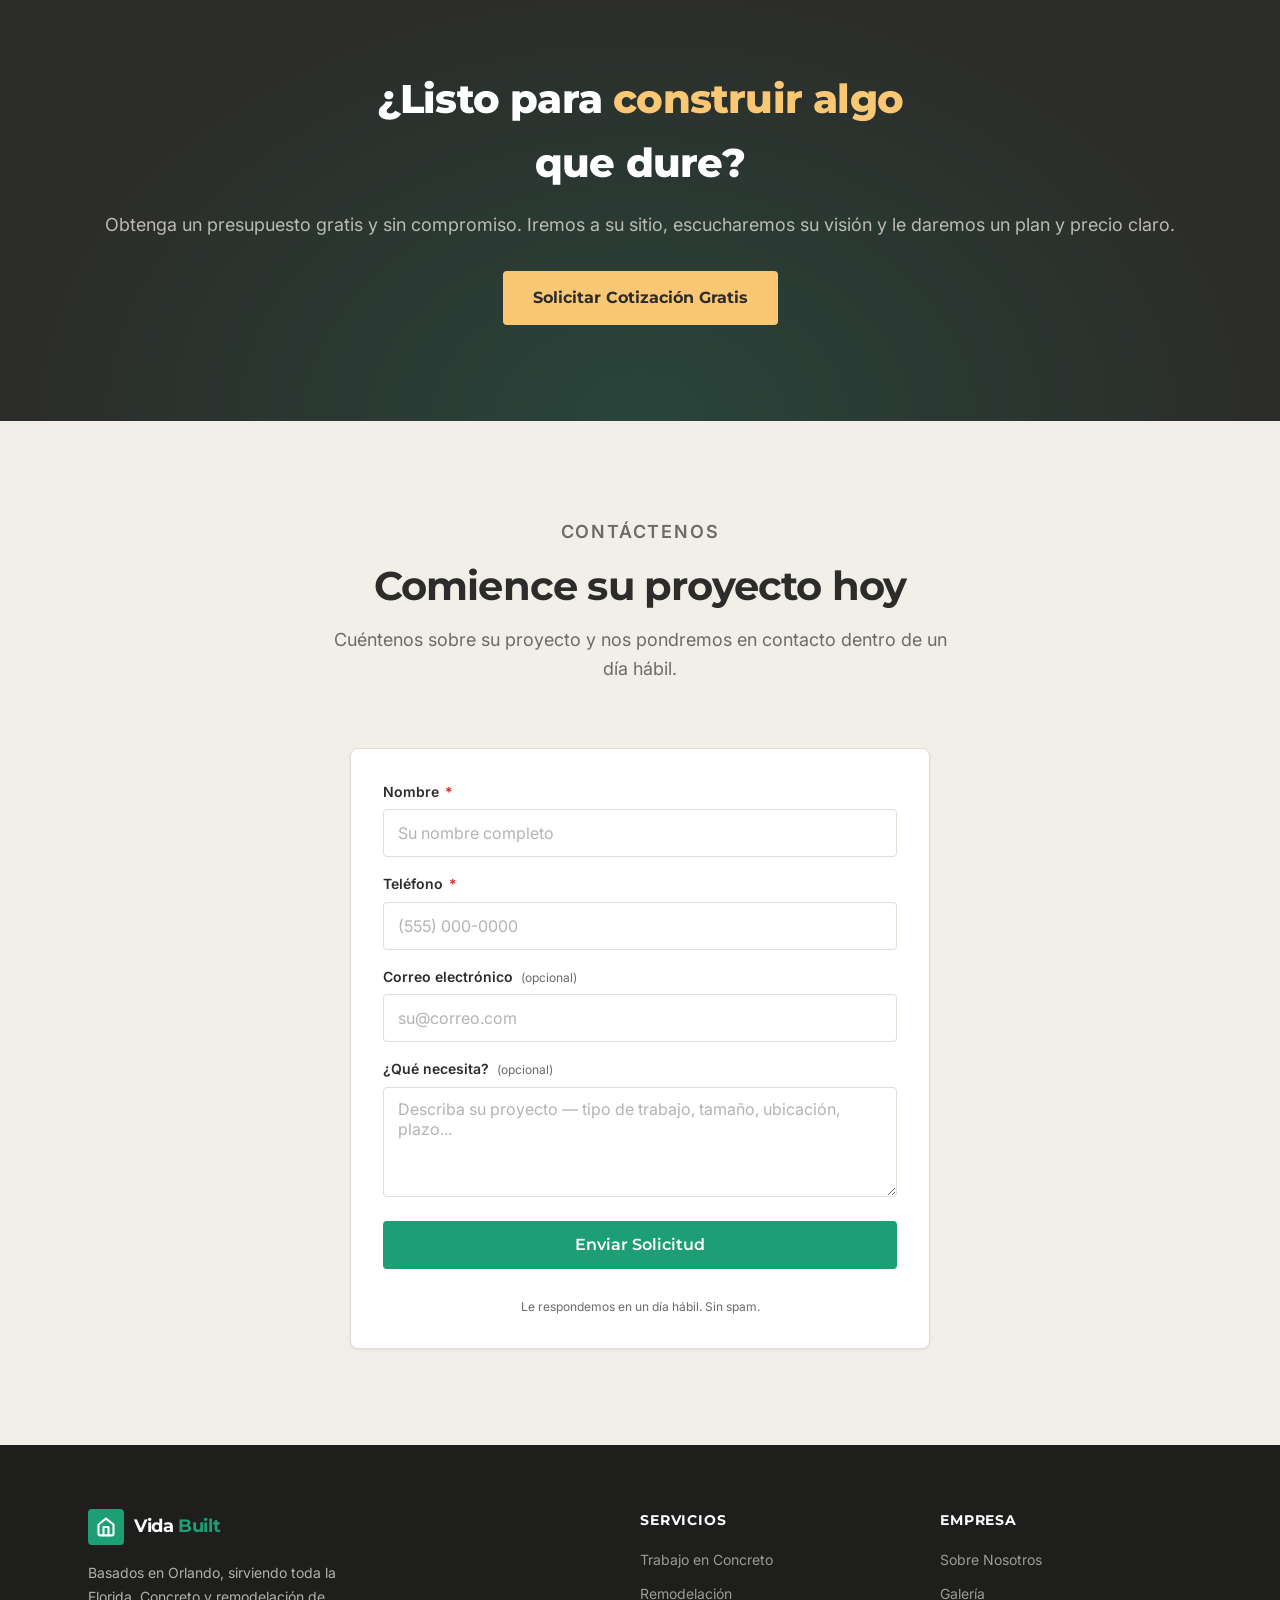
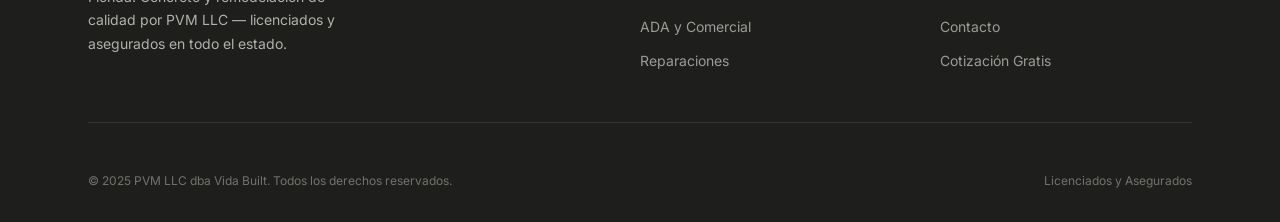
==== commit 56372ba0: "Fix gallery: remove landscape crop, swap in better images Gallery items 1 and 6 had a 16/10 landscap" ====
--- a/es/index.html
+++ b/es/index.html
@@ -219,8 +219,8 @@
 
           <div class="gallery-item">
             <img
-              src="../img/07.png"
-              alt="Detalle de esquina de bordillo y acera de concreto con juntas de control"
+              src="../img/15.png"
+              alt="Camino de concreto curvo con loseta de advertencia ADA en entrada de edificio"
               width="941" height="1672"
               loading="lazy"
             >
@@ -264,9 +264,9 @@
 
           <div class="gallery-item">
             <img
-              src="../img/16.png"
-              alt="Reemplazo de panel de acera de concreto en complejo de apartamentos"
-              width="1086" height="1448"
+              src="../img/09.png"
+              alt="Reemplazo de panel de acera de concreto en complejo de apartamentos con acabado limpio"
+              width="941" height="1672"
               loading="lazy"
             >
           </div>
--- a/css/style.css
+++ b/css/style.css
@@ -507,10 +507,6 @@
   display: block;
   transition: transform 400ms ease-out;
 }
-@media (min-width: 640px) {
-  .gallery-item:nth-child(1),
-  .gallery-item:nth-child(6) { aspect-ratio: 16/10; }
-}
 .gallery-item:hover img { transform: scale(1.04); }
 
 /* --- Why --- */
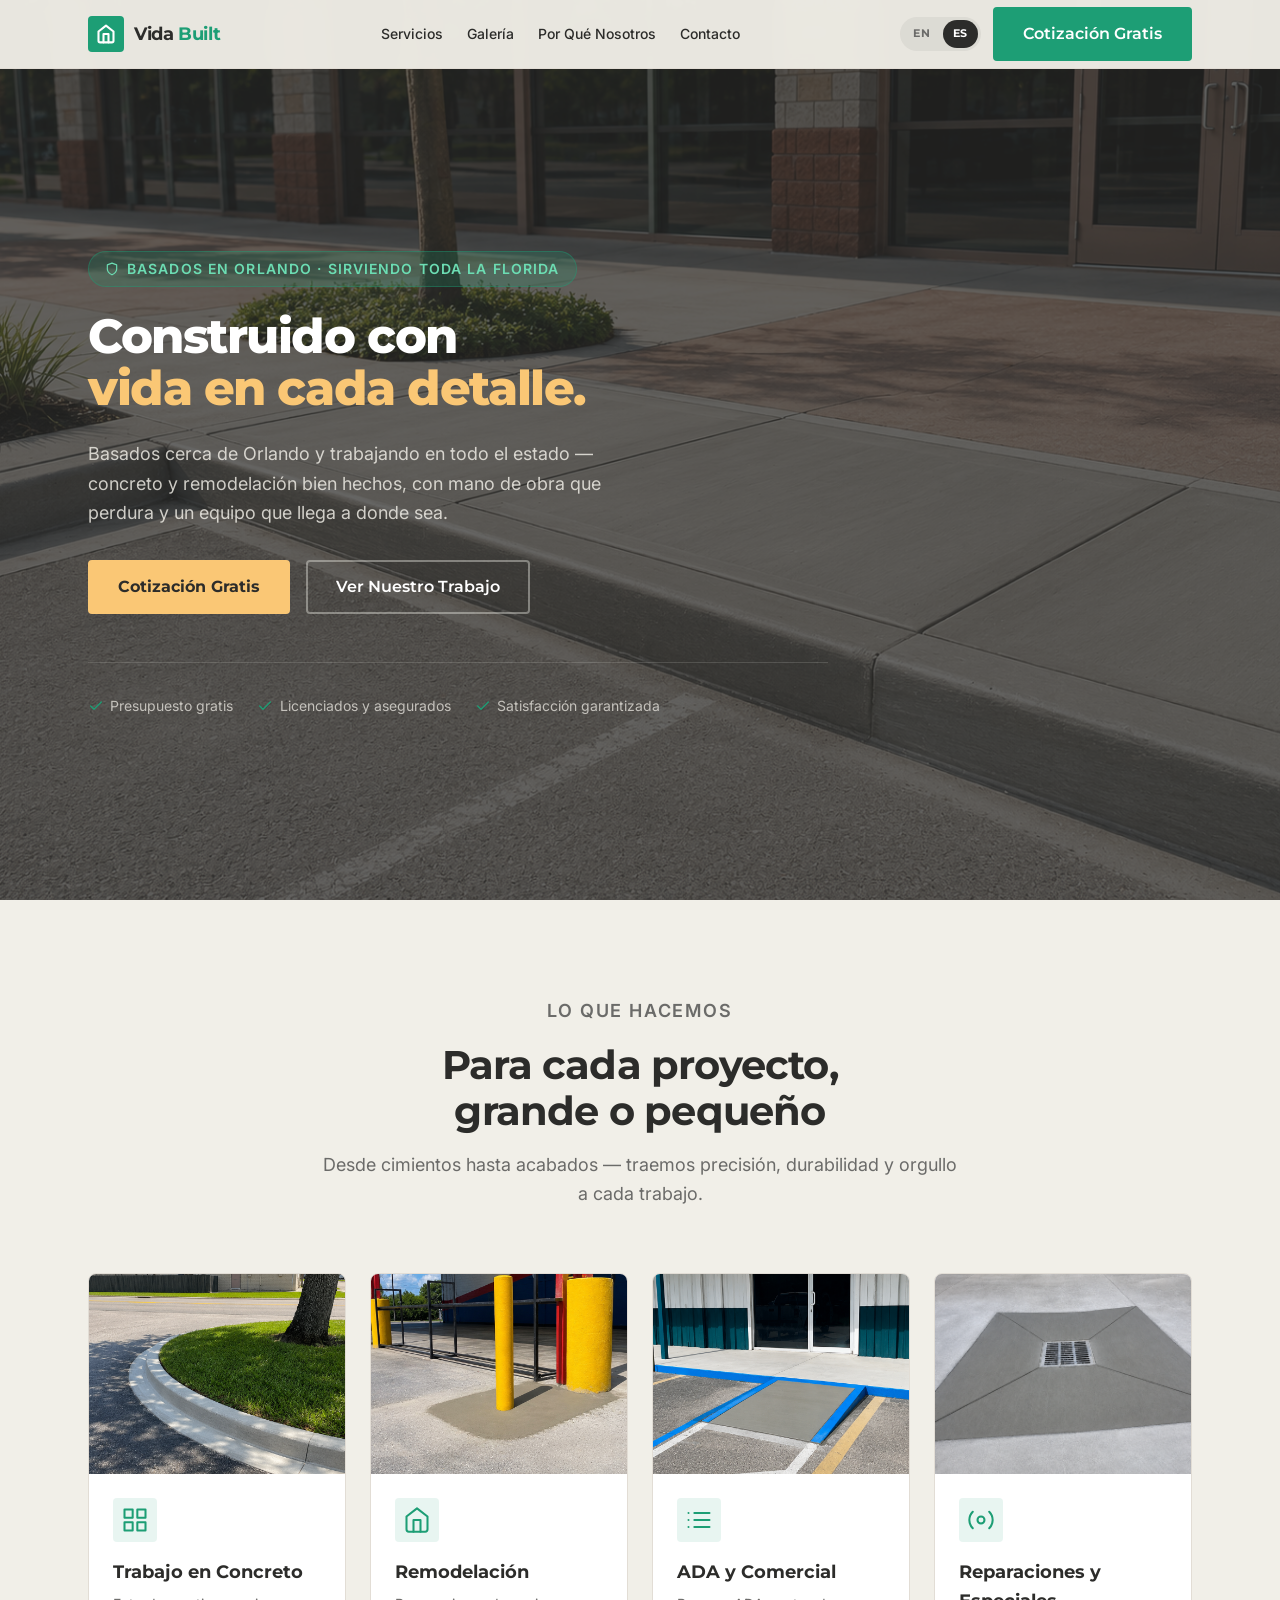
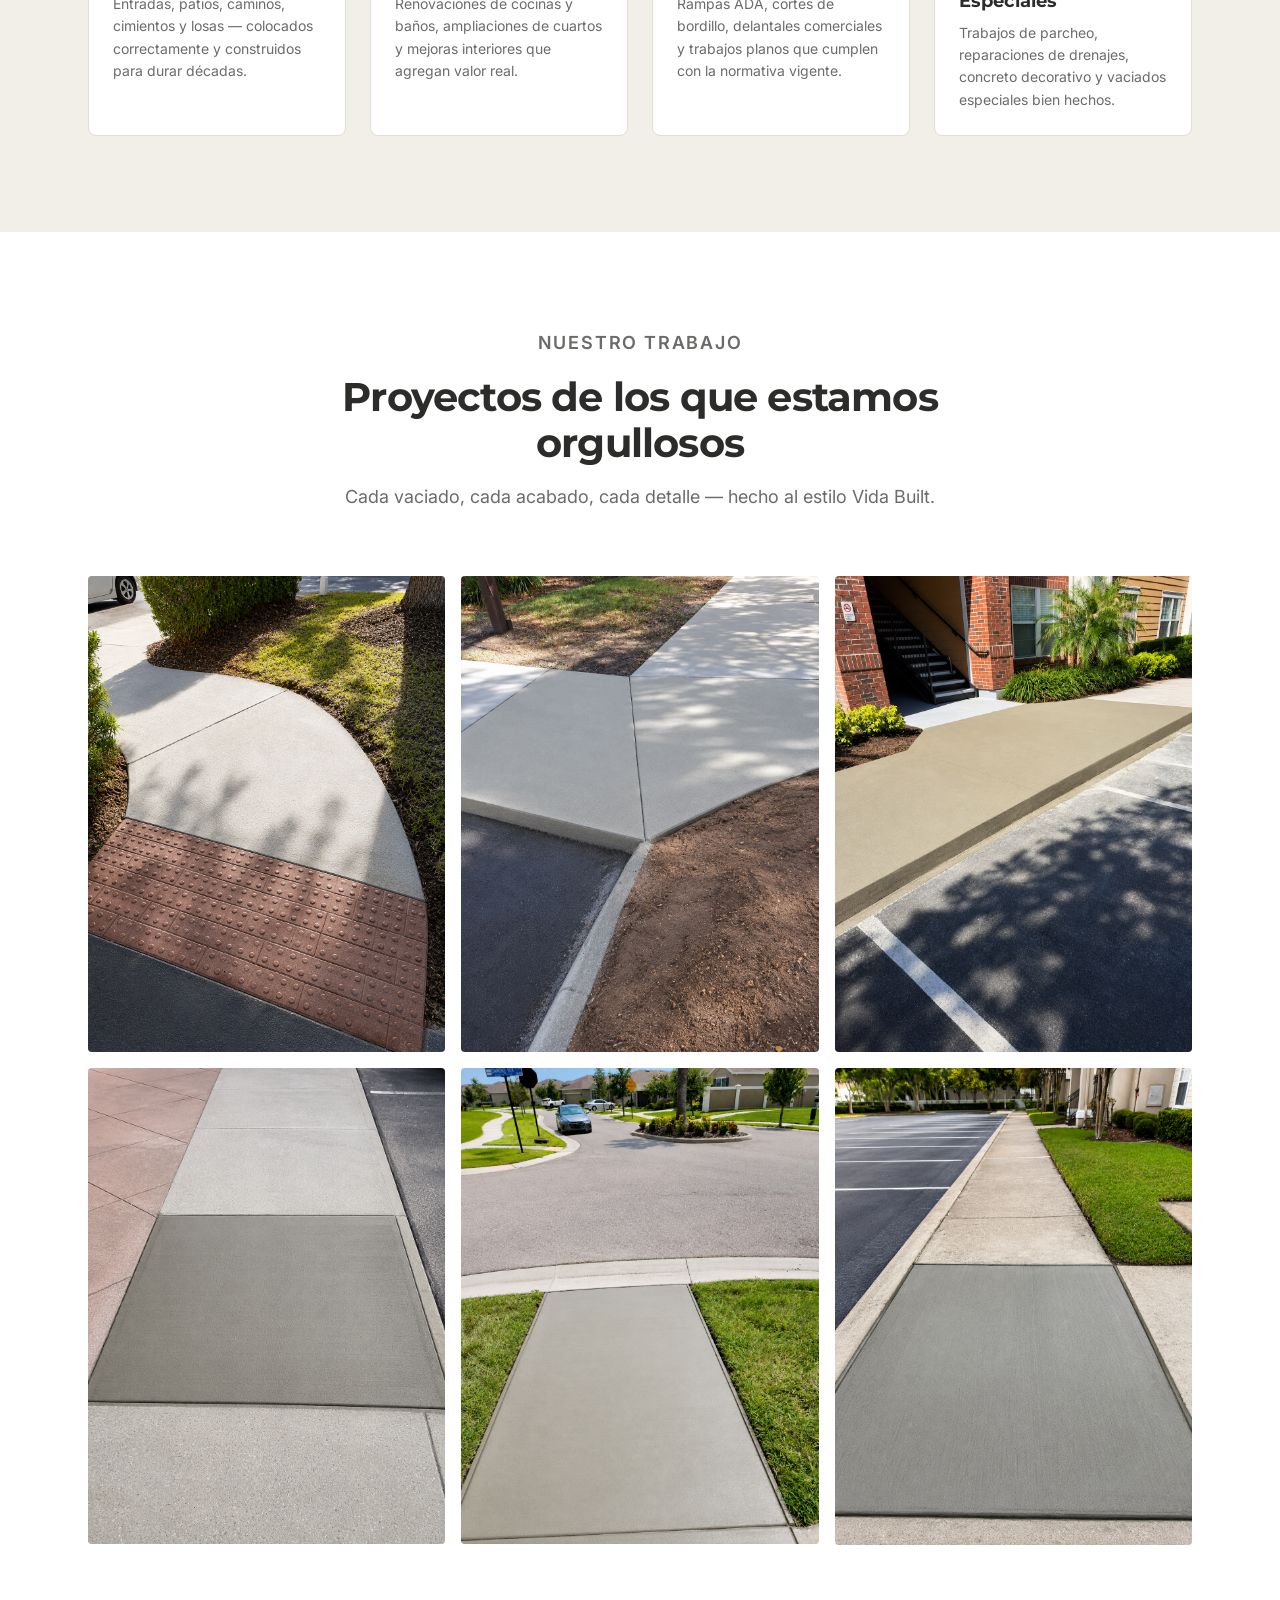
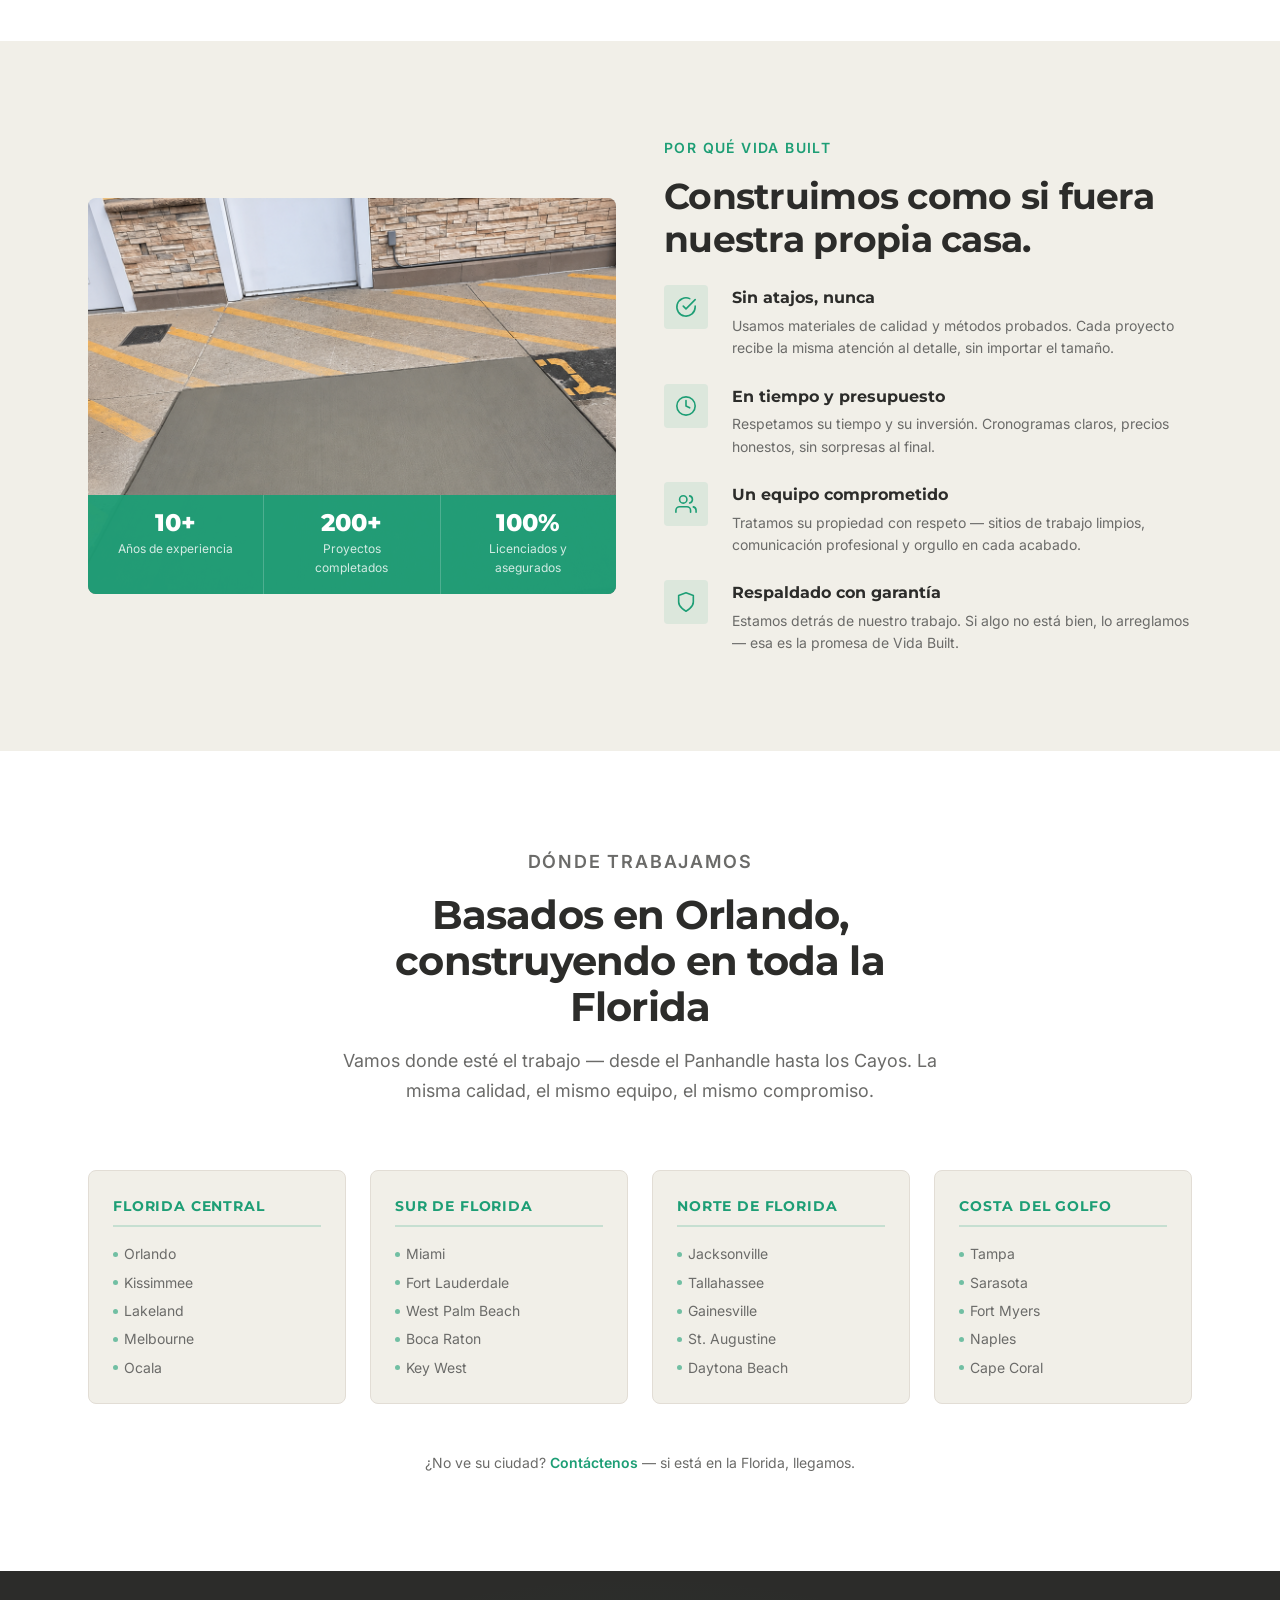
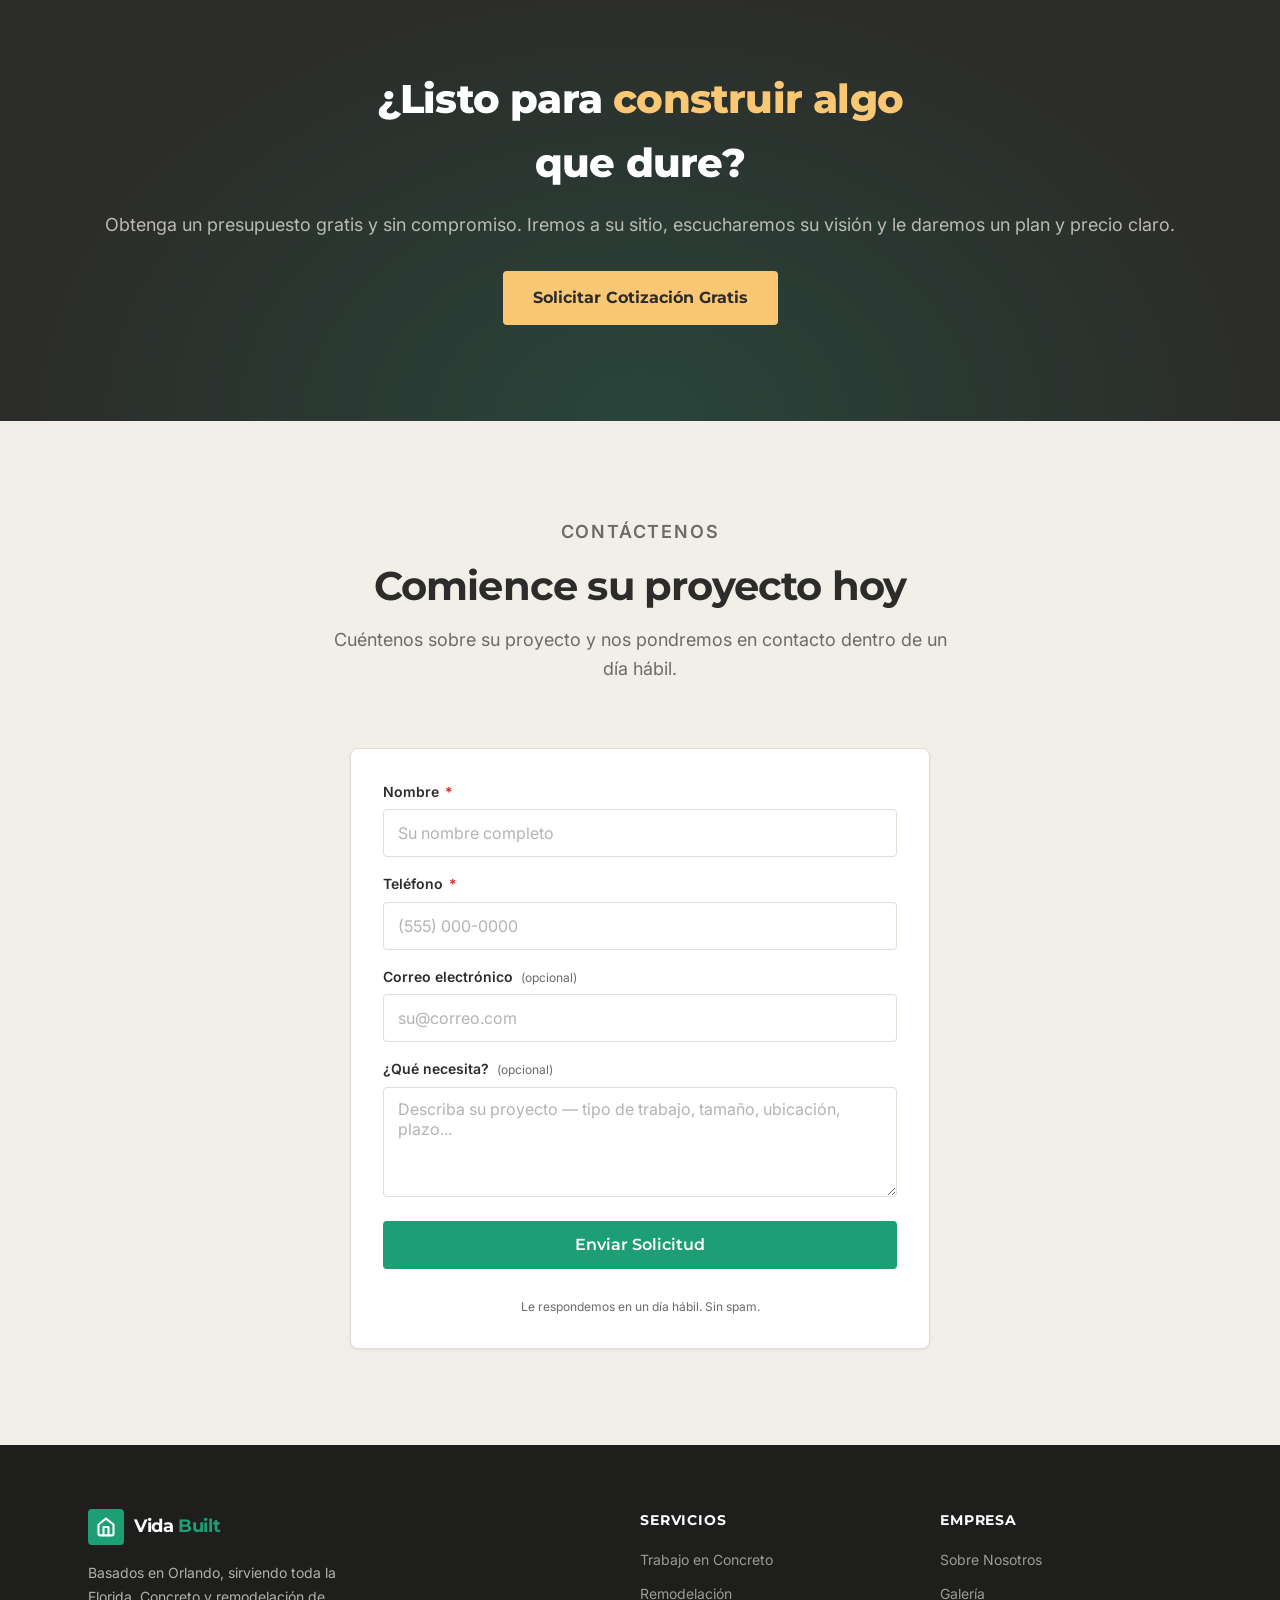
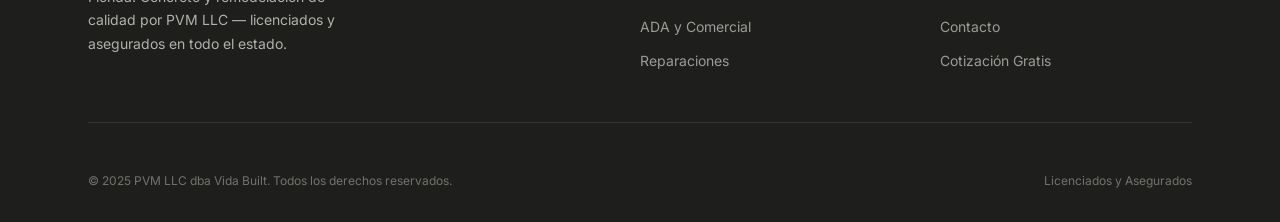
==== commit 4467948d: "Use 03.png for Remodeling card, swap 06.png into gallery - Remodeling service card: 08.png → 03.png " ====
--- a/es/index.html
+++ b/es/index.html
@@ -153,8 +153,8 @@
 
           <article class="service-card">
             <img
-              src="../img/08.png"
-              alt="Nueva acera de concreto residencial y delantal de entrada"
+              src="../img/03.png"
+              alt="Remodelación comercial y trabajo de concreto en entrada de bodega"
               class="service-img"
               width="941" height="1672"
               loading="lazy"
@@ -246,8 +246,8 @@
 
           <div class="gallery-item">
             <img
-              src="../img/03.png"
-              alt="Vaciados de concreto frescos alrededor de bolardos en bodega comercial"
+              src="../img/06.png"
+              alt="Reparación de panel de acera de concreto con acabado limpio"
               width="941" height="1672"
               loading="lazy"
             >
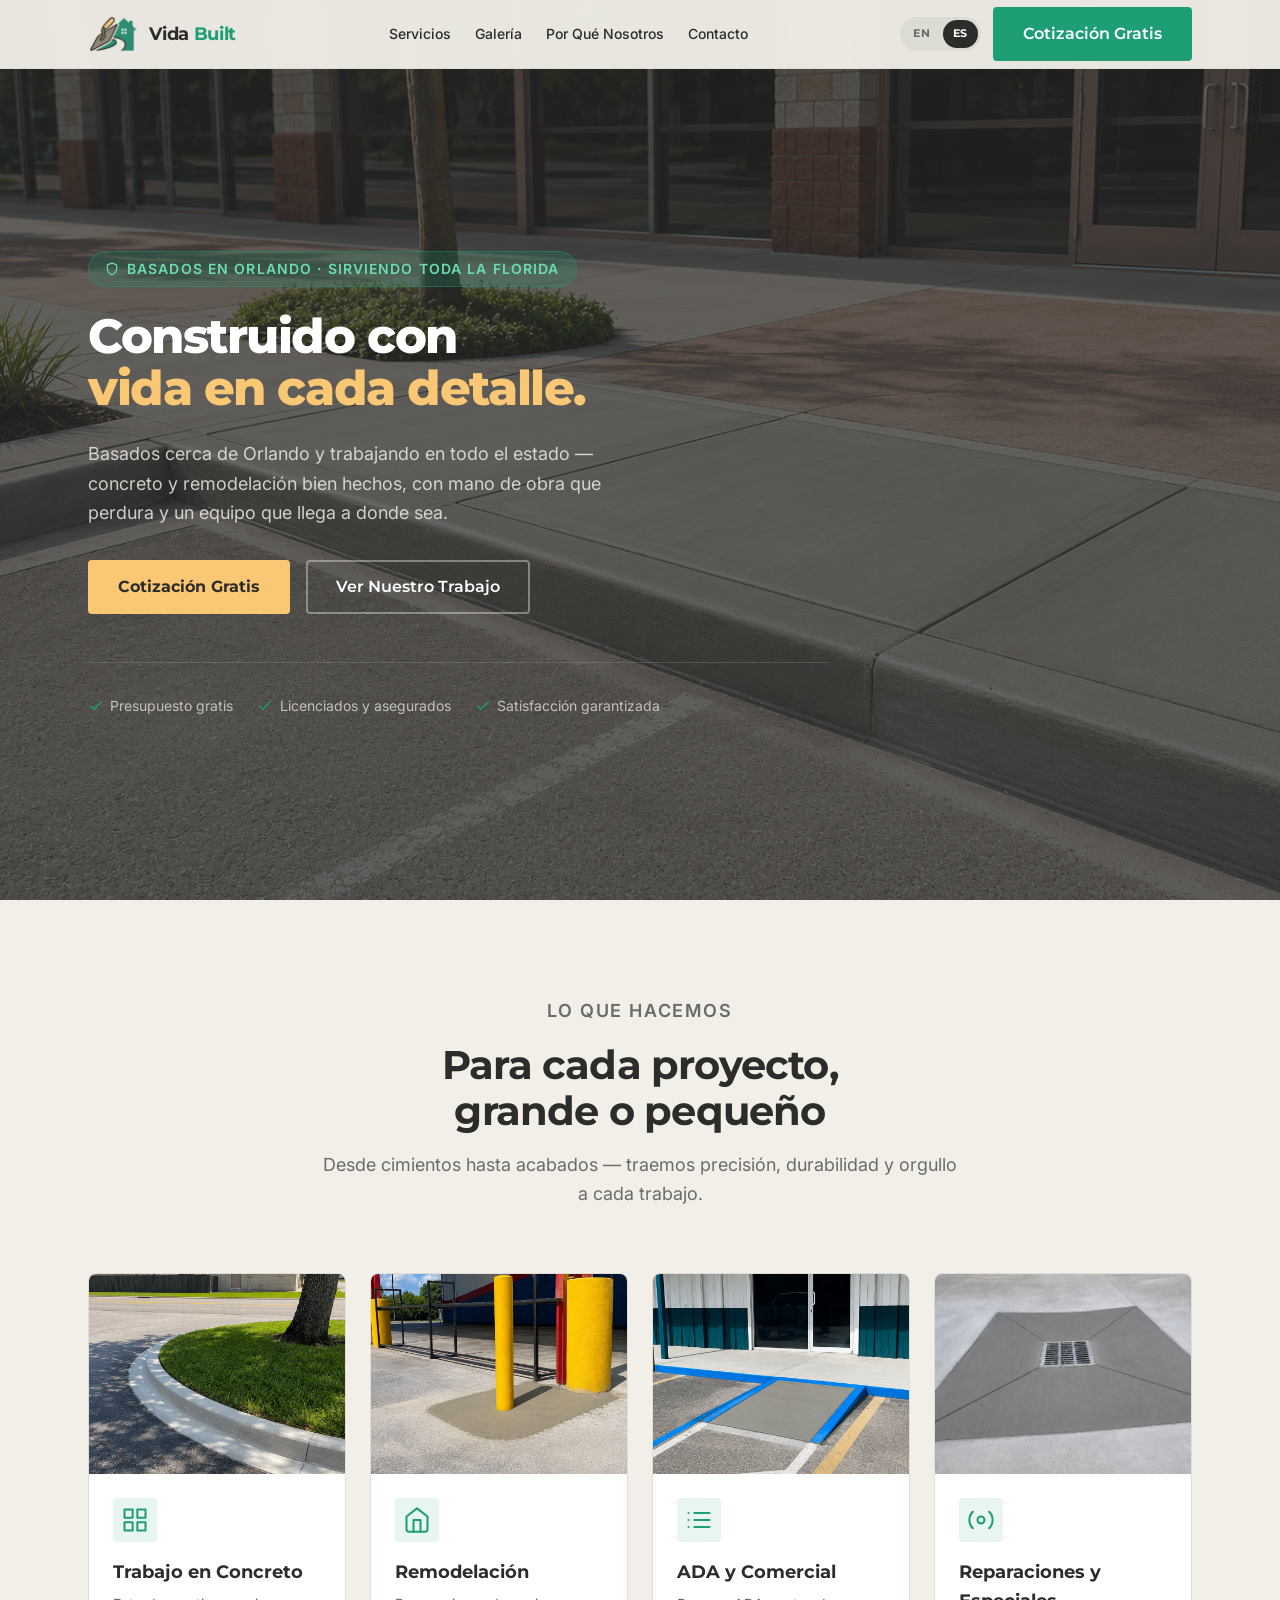
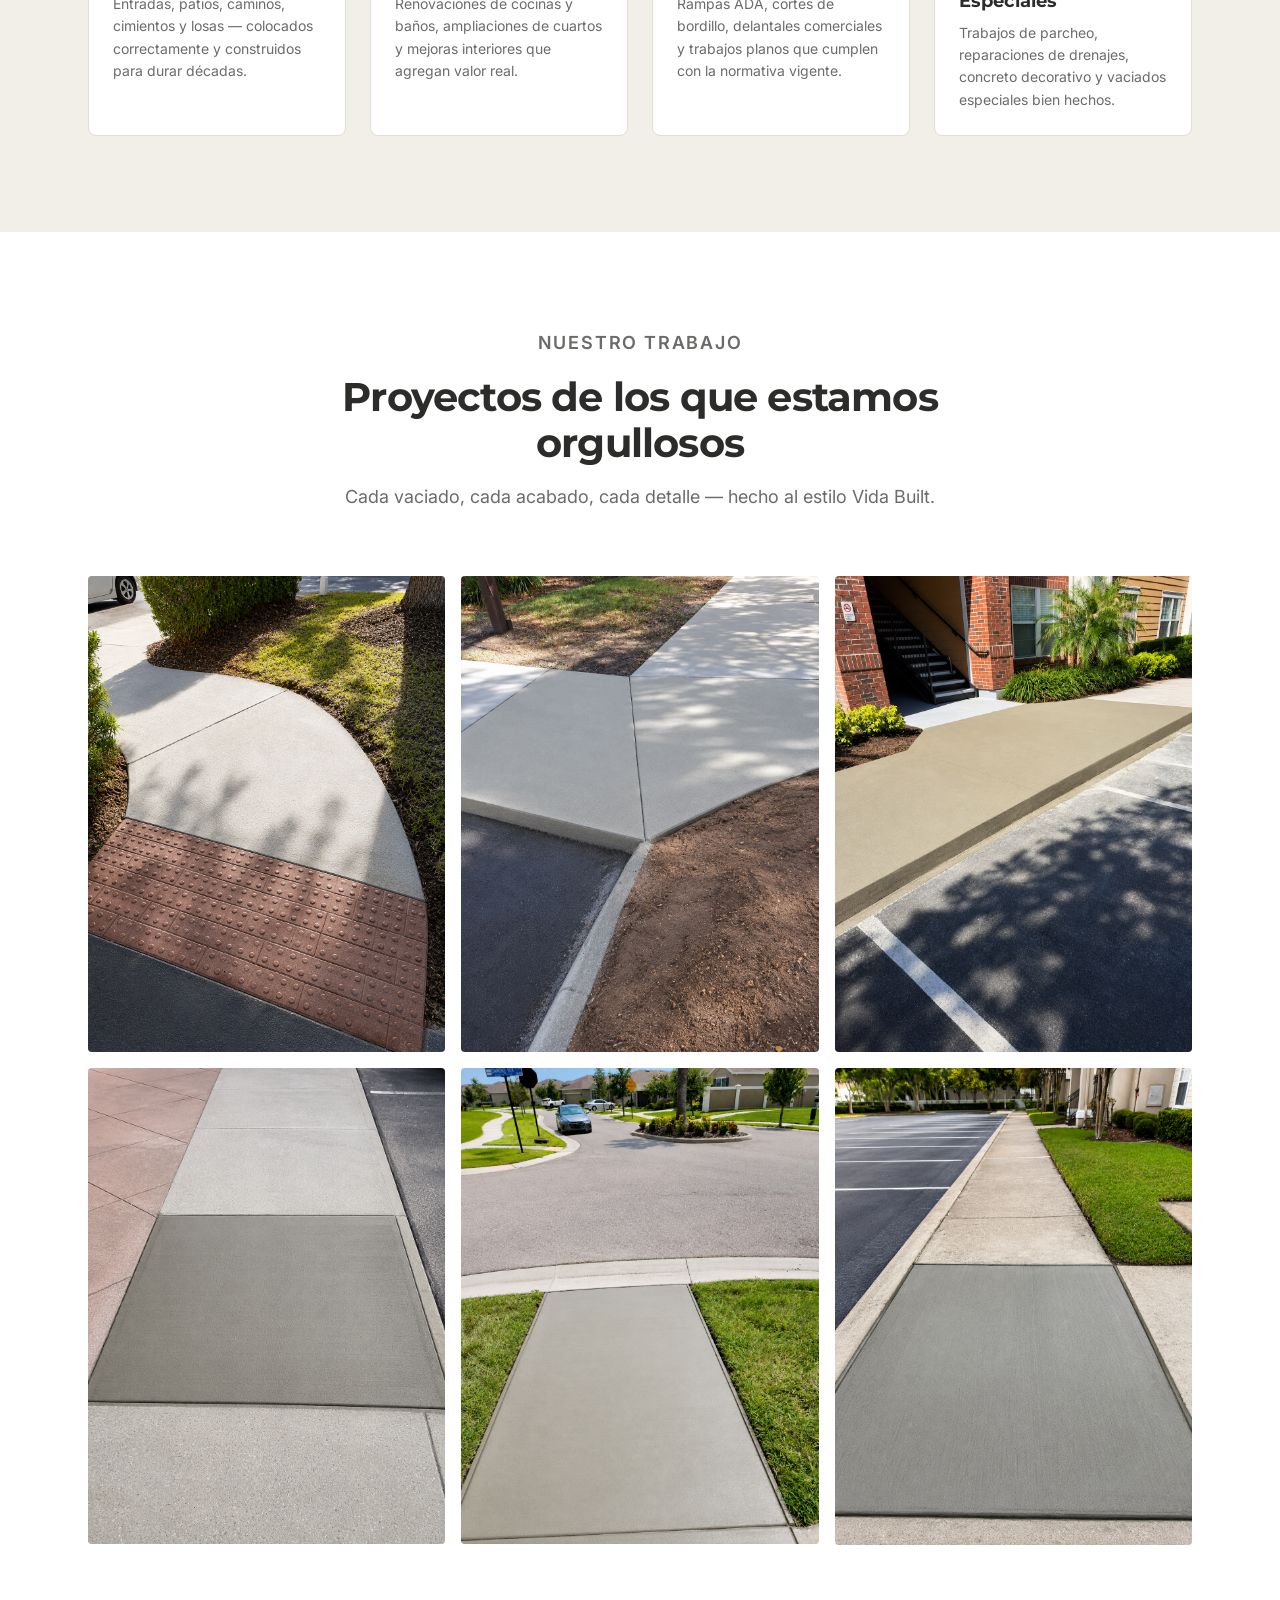
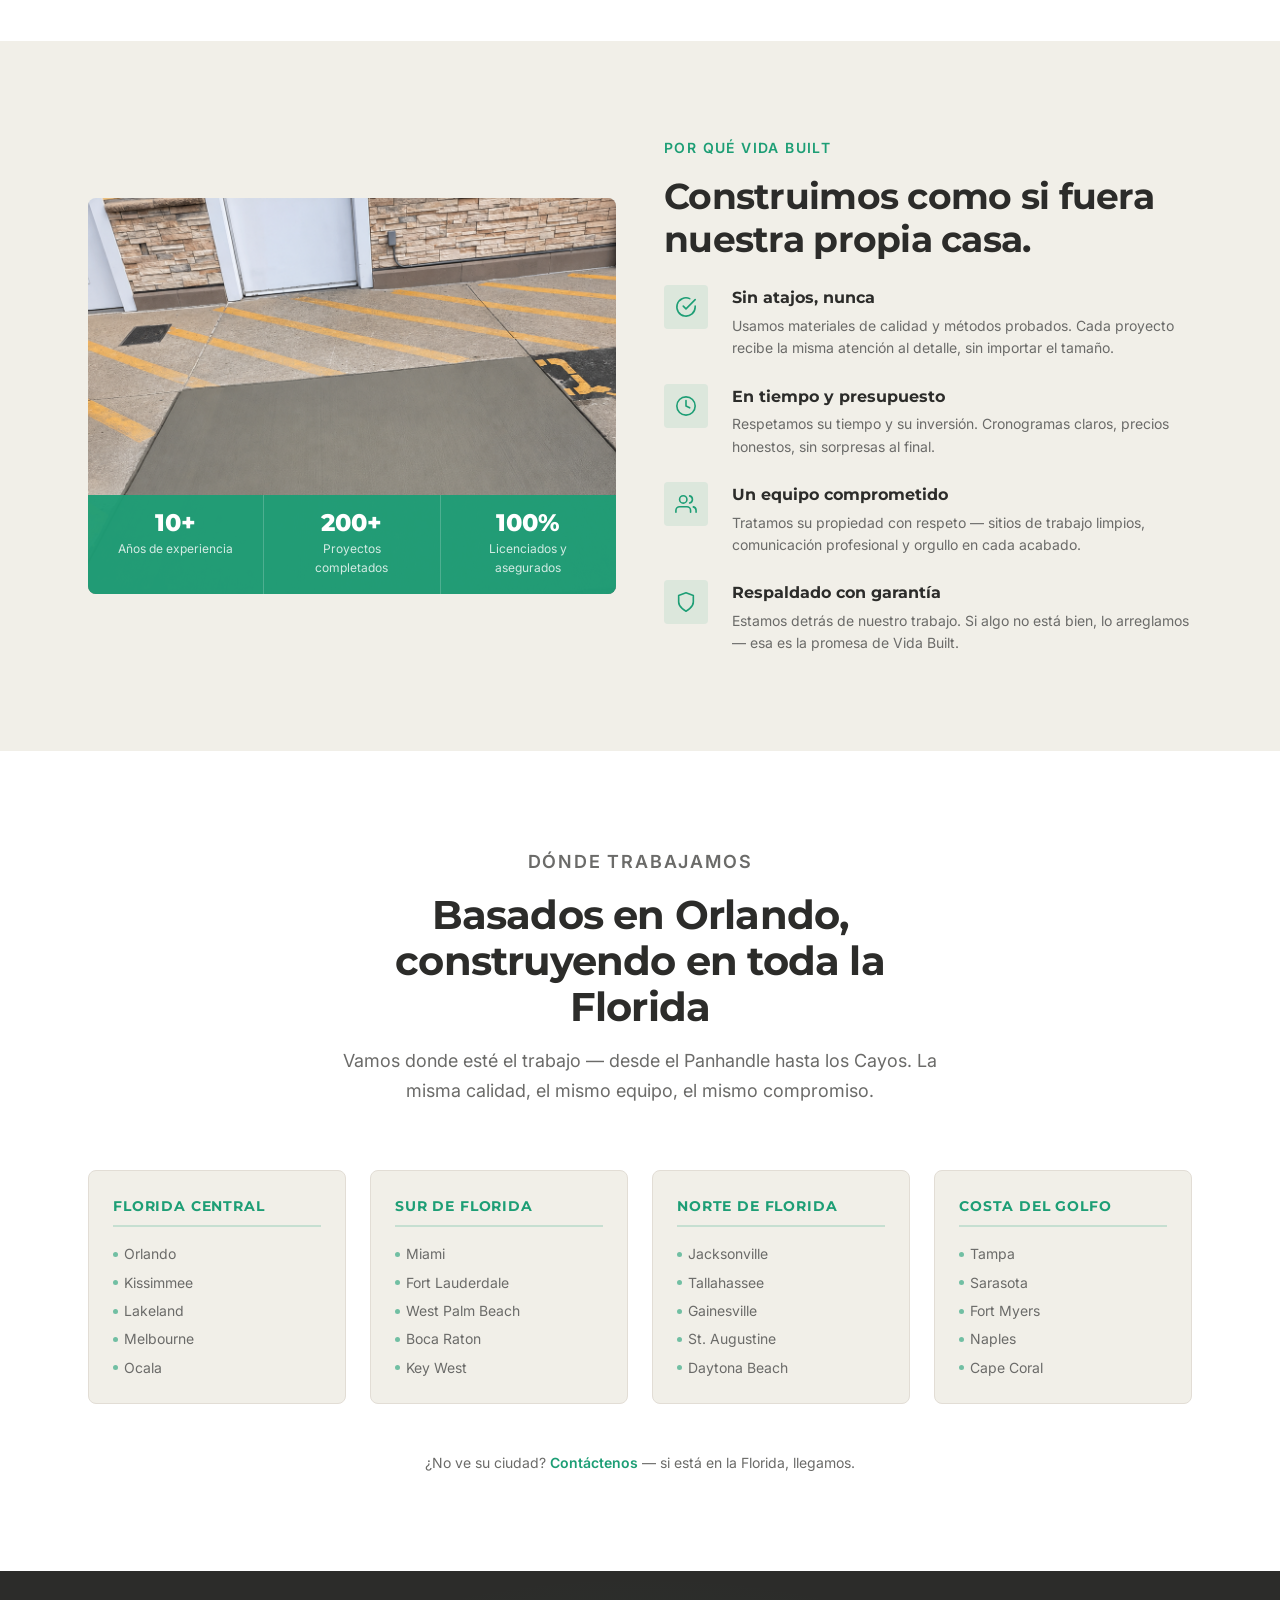
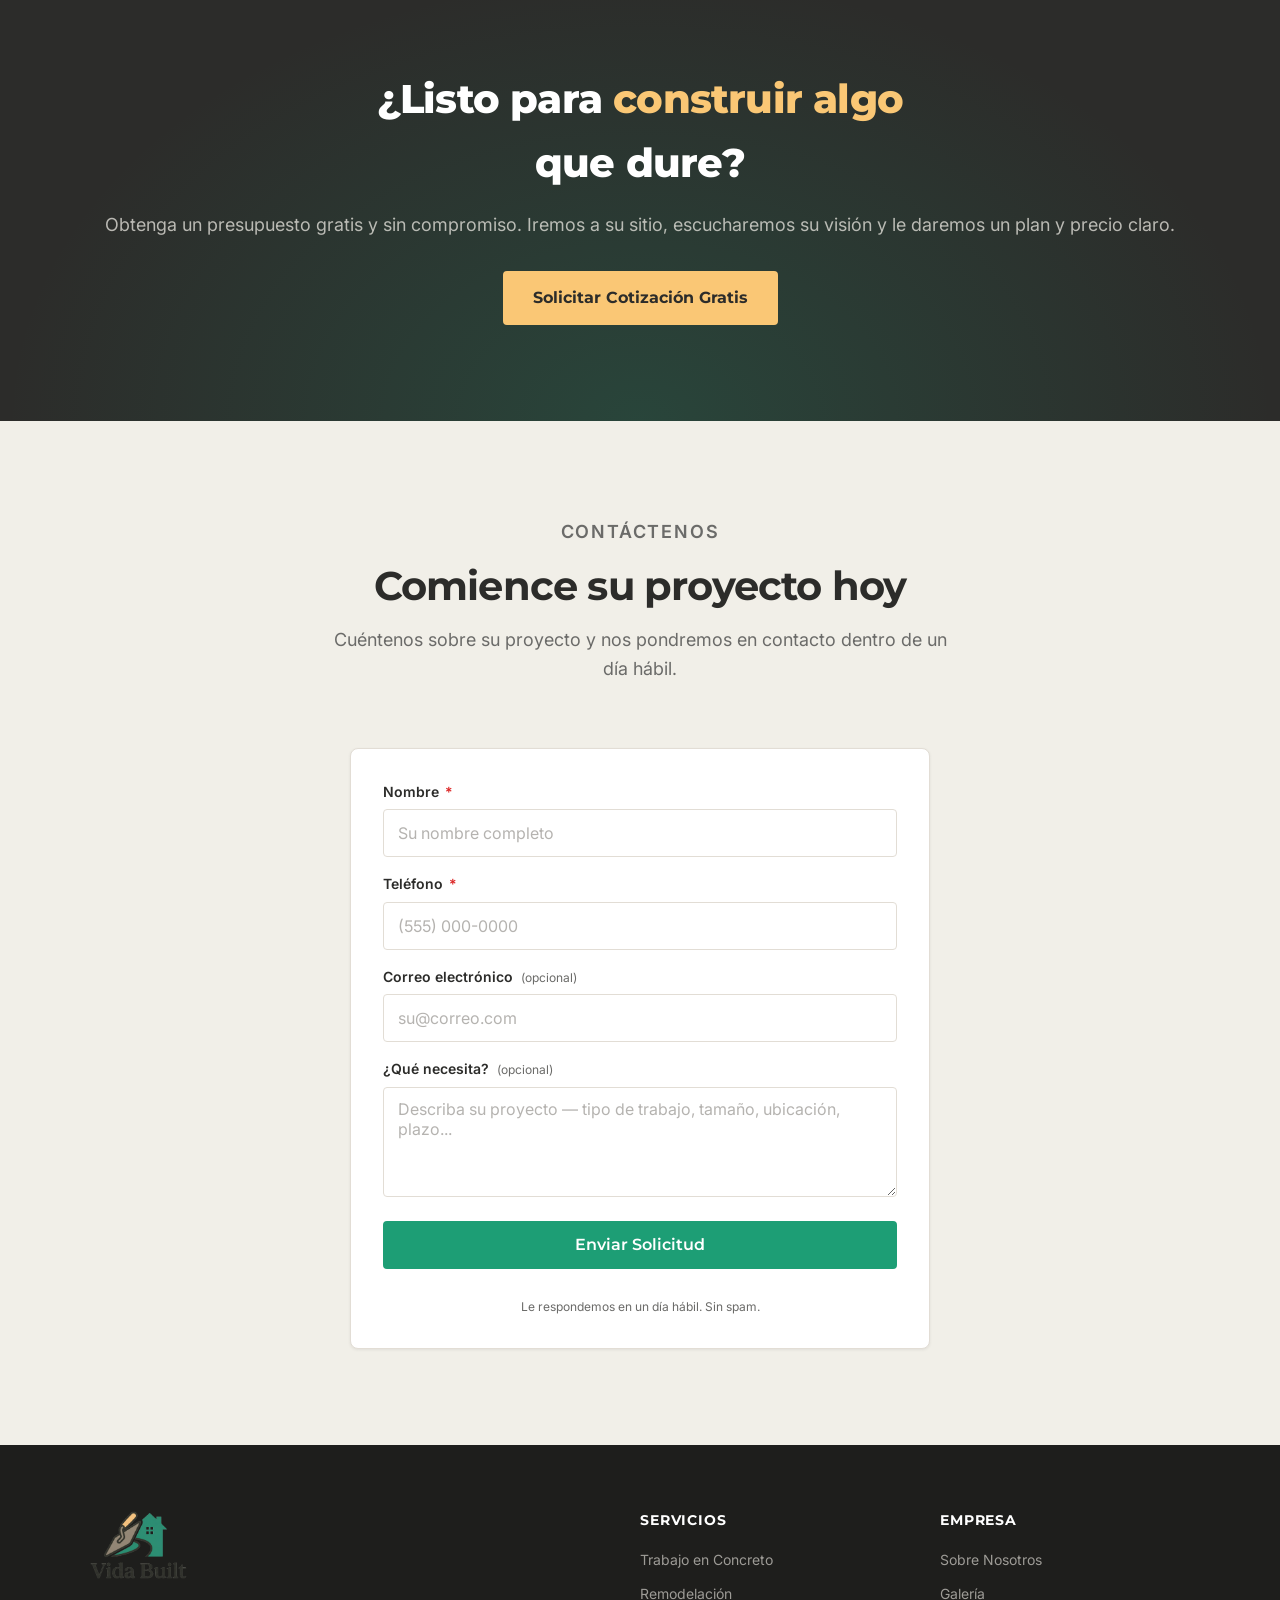
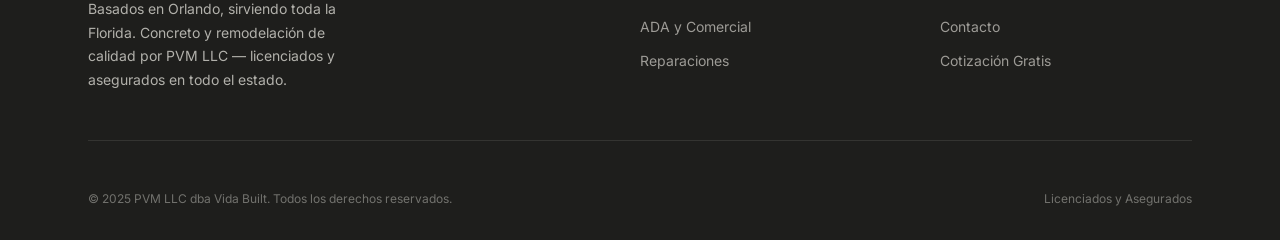
==== commit 7c2046d7: "Replace placeholder SVG logo with actual brand logo assets - Nav: inline SVG house icon → vida_built" ====
--- a/es/index.html
+++ b/es/index.html
@@ -20,12 +20,7 @@
 
       <!-- Logo -->
       <a href="#" class="nav-logo" aria-label="Vida Built — Inicio">
-        <div class="nav-logo-mark" aria-hidden="true">
-          <svg width="20" height="20" viewBox="0 0 24 24" fill="none" stroke="#fff" stroke-width="2.5" stroke-linecap="round" stroke-linejoin="round" aria-hidden="true">
-            <path d="M3 9l9-7 9 7v11a2 2 0 0 1-2 2H5a2 2 0 0 1-2-2z"/>
-            <polyline points="9 22 9 12 15 12 15 22"/>
-          </svg>
-        </div>
+        <img src="../img/vida_built_icon_only_transparent.png" alt="" aria-hidden="true" class="nav-logo-img" width="44" height="44">
         <span class="nav-logo-name">Vida <span>Built</span></span>
       </a>
 
@@ -516,11 +511,8 @@
       <div class="footer-top">
 
         <div class="footer-brand">
-          <a href="#" class="nav-logo" aria-label="Vida Built — Inicio" style="text-decoration:none;">
-            <div class="nav-logo-mark" aria-hidden="true">
-              <svg width="20" height="20" viewBox="0 0 24 24" fill="none" stroke="#fff" stroke-width="2.5" stroke-linecap="round" stroke-linejoin="round" aria-hidden="true"><path d="M3 9l9-7 9 7v11a2 2 0 0 1-2 2H5a2 2 0 0 1-2-2z"/><polyline points="9 22 9 12 15 12 15 22"/></svg>
-            </div>
-            <span class="nav-logo-name" style="color:#fff;">Vida <span>Built</span></span>
+          <a href="#" aria-label="Vida Built — Inicio">
+            <img src="../img/vida_built_full_logo_transparent.png" alt="Vida Built" class="footer-logo-img" width="220" height="110" loading="lazy">
           </a>
           <p>Basados en Orlando, sirviendo toda la Florida. Concreto y remodelación de calidad por PVM LLC — licenciados y asegurados en todo el estado.</p>
         </div>
--- a/css/style.css
+++ b/css/style.css
@@ -176,11 +176,11 @@
   text-decoration: none;
   flex-shrink: 0;
 }
-.nav-logo-mark {
-  width: 36px; height: 36px;
-  background-color: var(--color-green);
-  border-radius: var(--radius);
-  display: flex; align-items: center; justify-content: center;
+.nav-logo-img {
+  height: 38px;
+  width: auto;
+  display: block;
+  flex-shrink: 0;
 }
 .nav-logo-name {
   font-family: var(--font-heading);
@@ -190,6 +190,13 @@
   letter-spacing: -0.02em;
 }
 .nav-logo-name span { color: var(--color-green); }
+
+/* Footer full logo (icon + text as one image) */
+.footer-logo-img {
+  height: 72px;
+  width: auto;
+  display: block;
+}
 
 .nav-links {
   display: none;
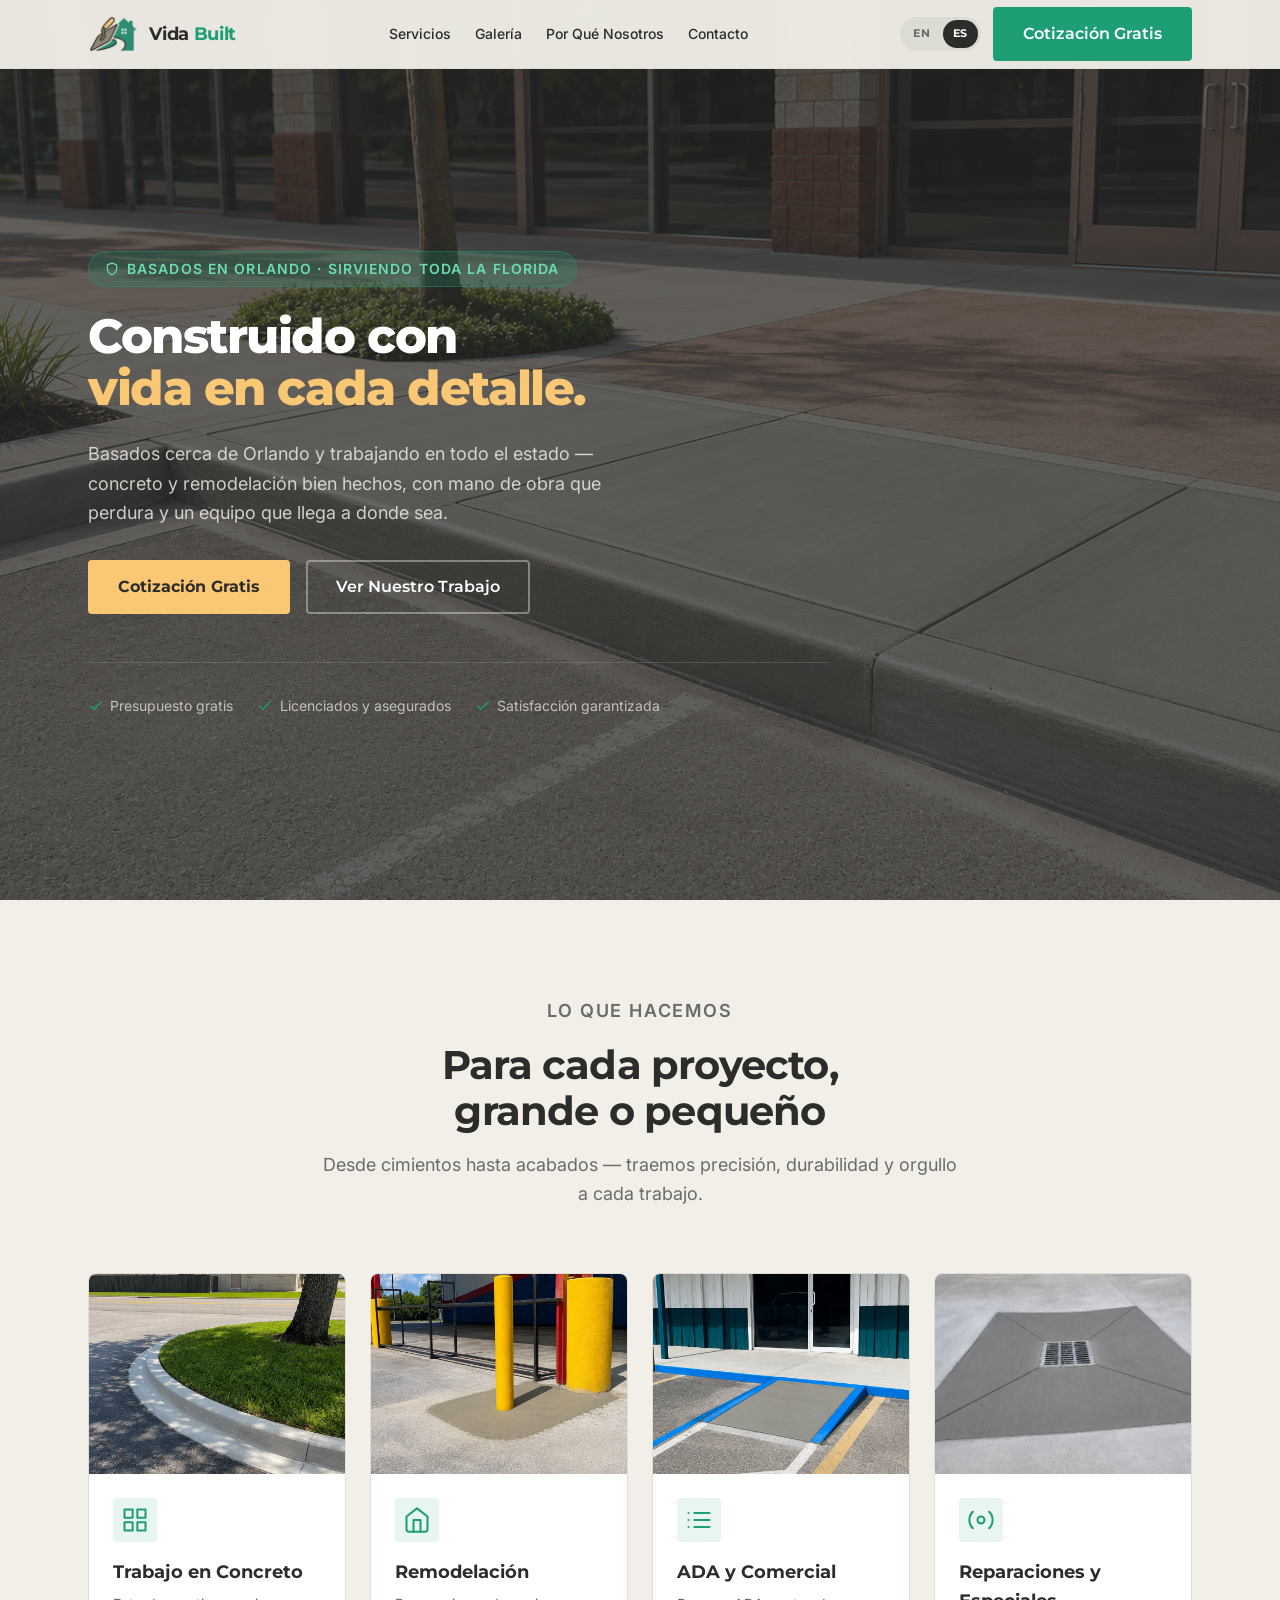
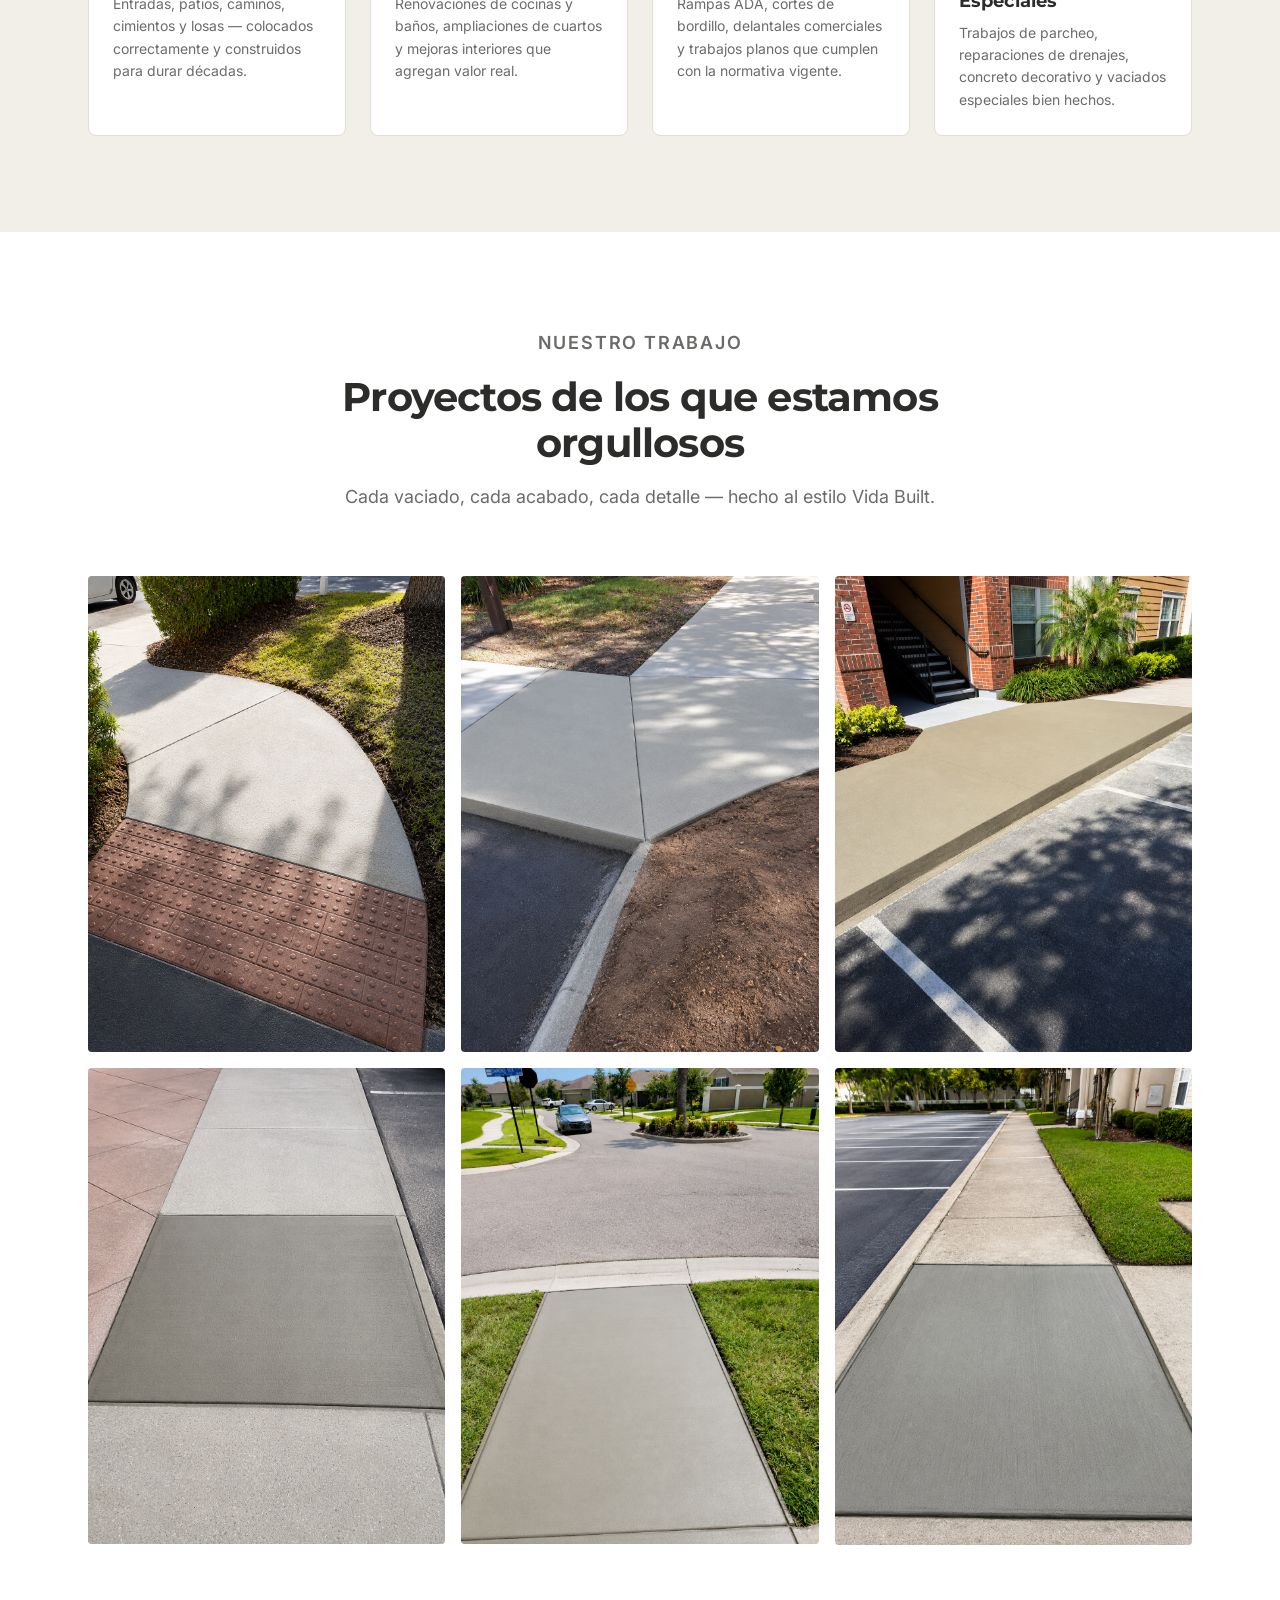
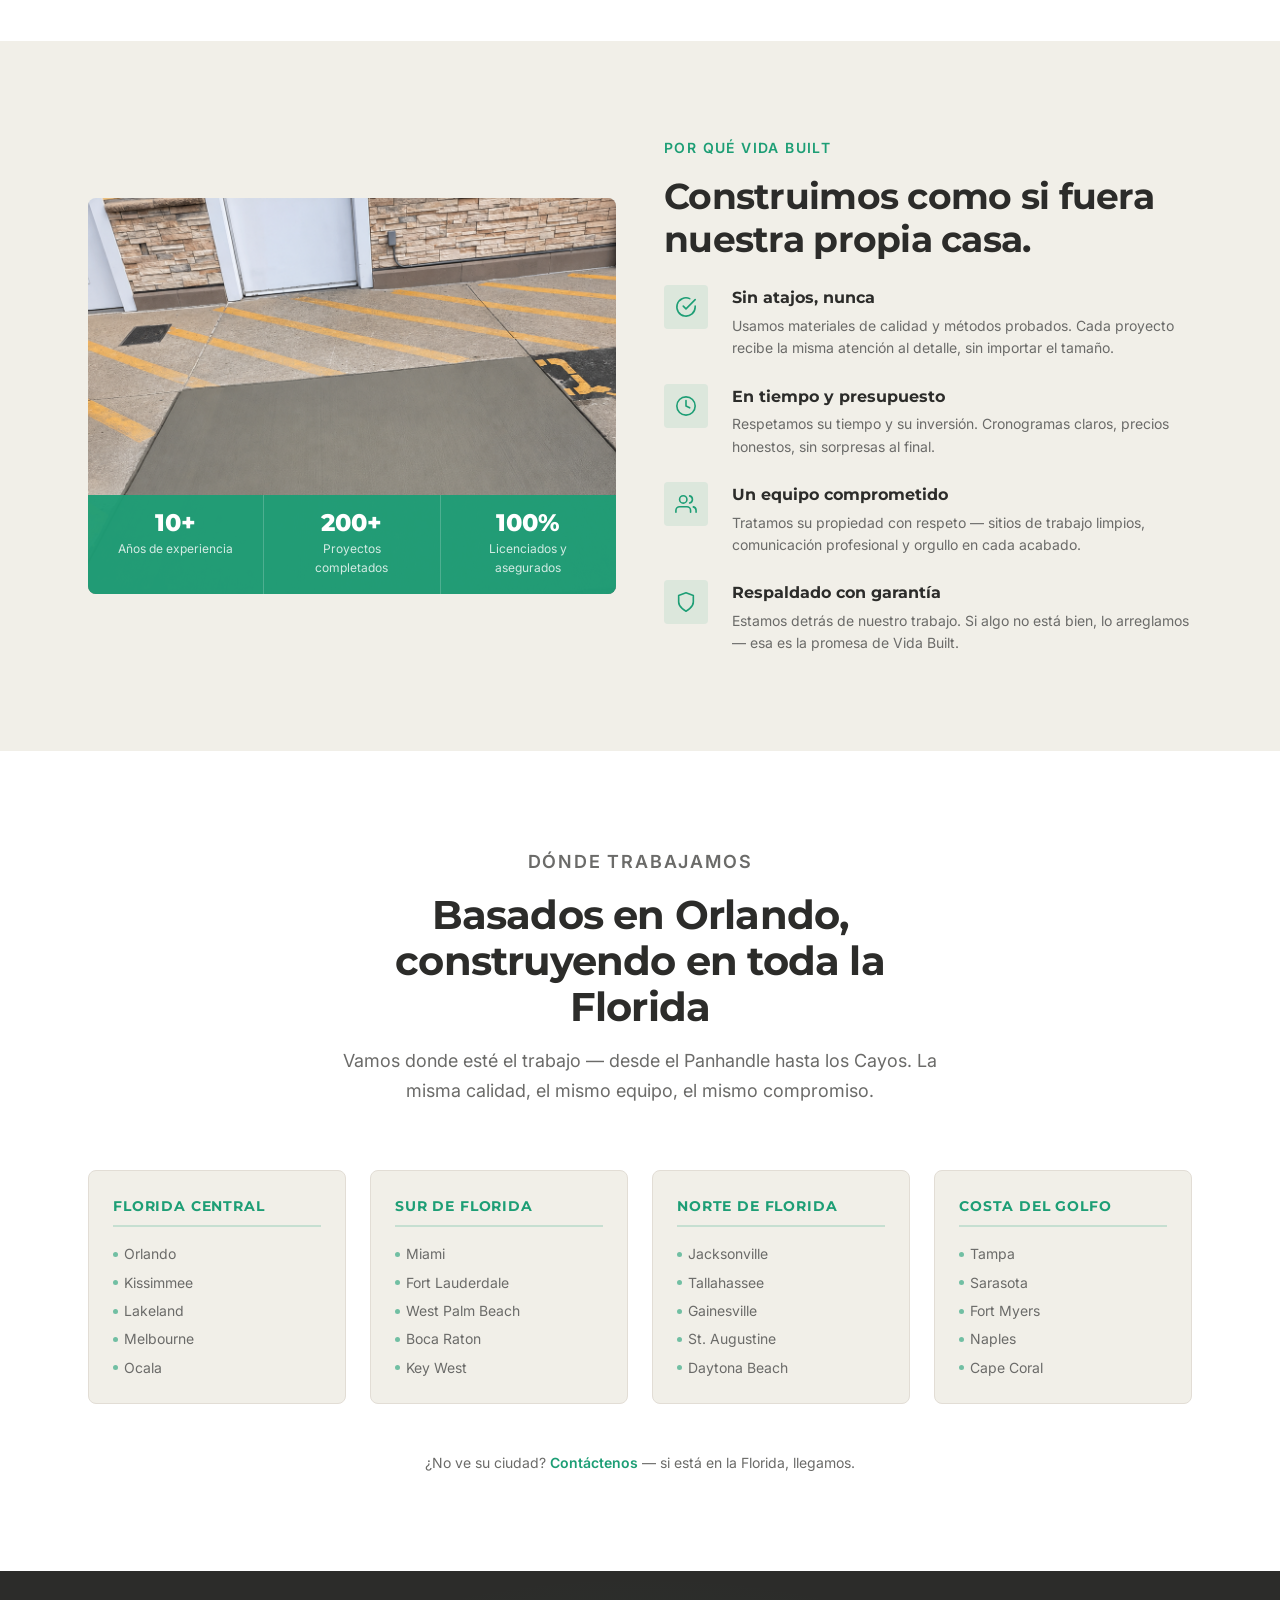
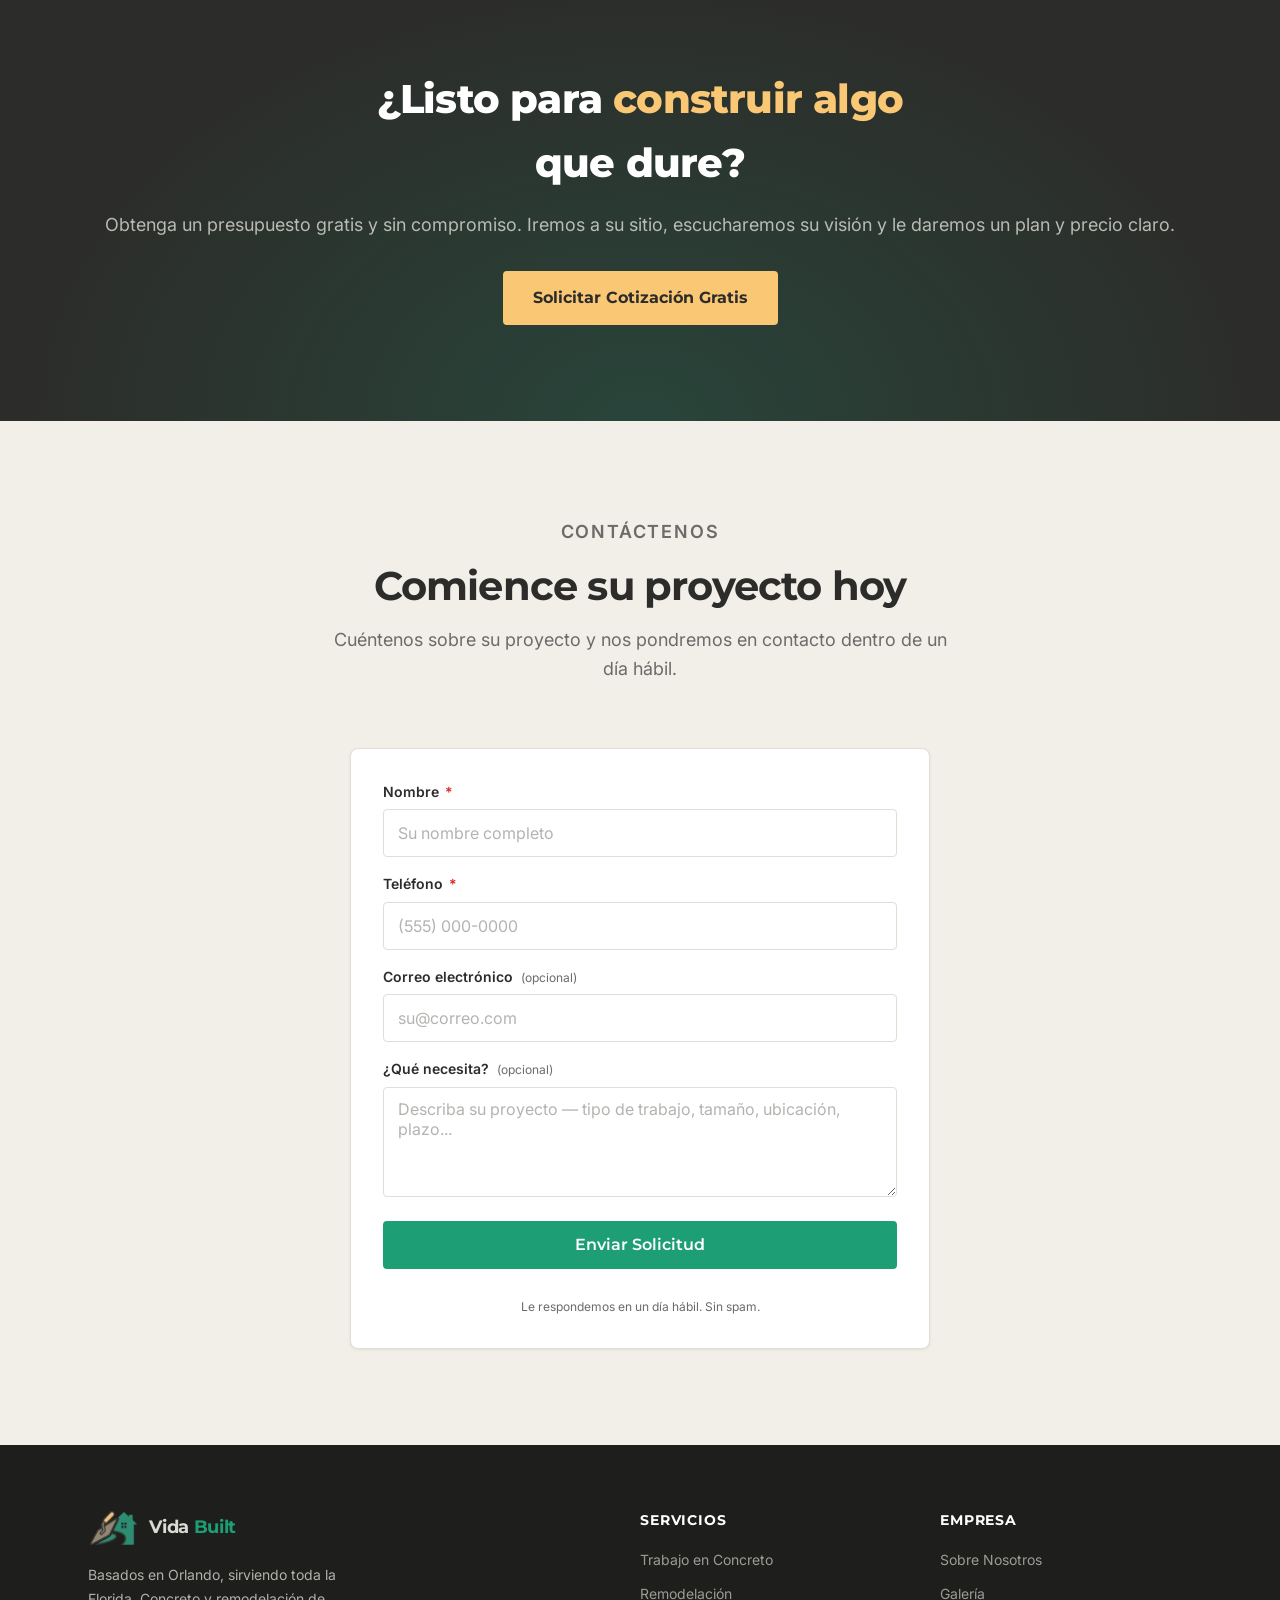
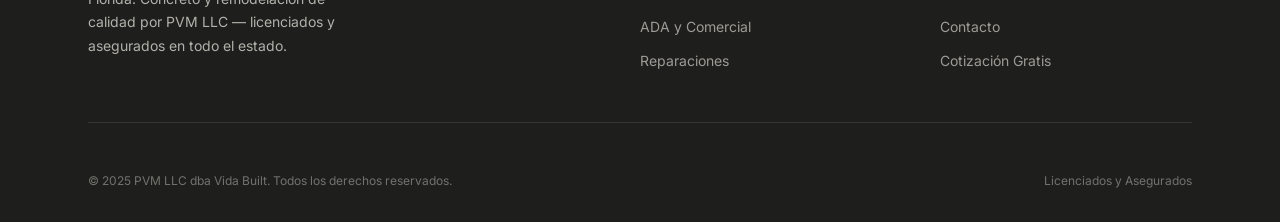
==== commit 97109cbf: "Fix footer logo: use icon-only PNG with white text on dark background vida_built_full_logo_transpare" ====
--- a/es/index.html
+++ b/es/index.html
@@ -511,8 +511,9 @@
       <div class="footer-top">
 
         <div class="footer-brand">
-          <a href="#" aria-label="Vida Built — Inicio">
-            <img src="../img/vida_built_full_logo_transparent.png" alt="Vida Built" class="footer-logo-img" width="220" height="110" loading="lazy">
+          <a href="#" class="nav-logo" aria-label="Vida Built — Inicio">
+            <img src="../img/vida_built_icon_only_transparent.png" alt="" aria-hidden="true" class="nav-logo-img" width="44" height="44" loading="lazy">
+            <span class="nav-logo-name footer-logo-name">Vida <span>Built</span></span>
           </a>
           <p>Basados en Orlando, sirviendo toda la Florida. Concreto y remodelación de calidad por PVM LLC — licenciados y asegurados en todo el estado.</p>
         </div>
--- a/css/style.css
+++ b/css/style.css
@@ -191,12 +191,9 @@
 }
 .nav-logo-name span { color: var(--color-green); }
 
-/* Footer full logo (icon + text as one image) */
-.footer-logo-img {
-  height: 72px;
-  width: auto;
-  display: block;
-}
+/* Footer logo text override — white on dark background */
+.footer-logo-name { color: rgba(241,239,232,0.9); }
+.footer-logo-name span { color: var(--color-green); }
 
 .nav-links {
   display: none;
